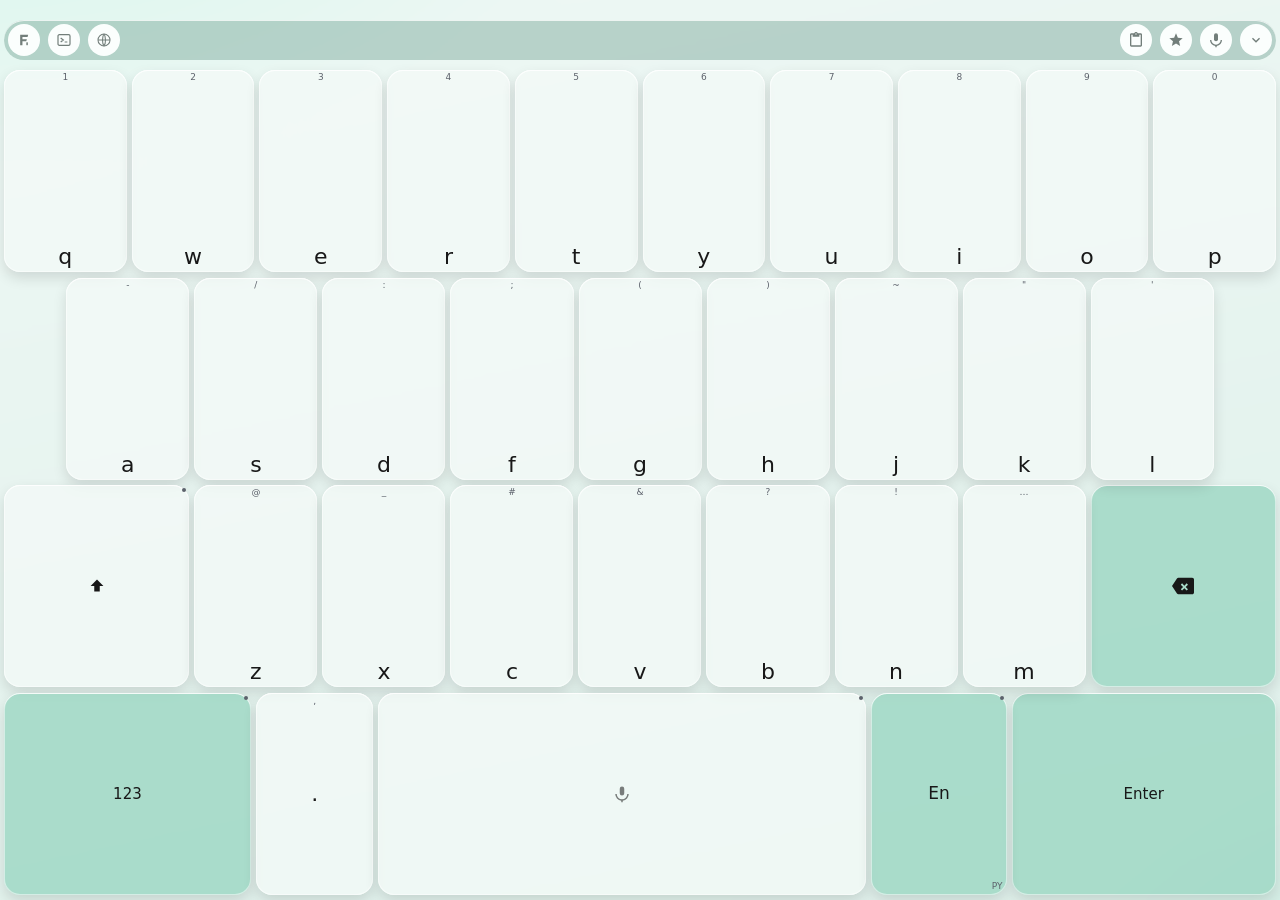
==== app/src/main/assets/keyboard/index.html @ f9fce421 "液态玻璃外观、皮肤工作室，以及中文设置分区 键盘与设置改成同一套磨砂玻璃：更圆的键帽、半透面板、壁纸模糊，并在皮肤页提供八套内置皮肤和磨砂/圆角/透明度调节。设置首页按日常使用重新分组，语音浮层写明需" ====
<!doctype html>
<html lang="zh-CN">
<head>
    <meta charset="utf-8">
    <meta name="viewport" content="width=device-width,initial-scale=1,maximum-scale=1,user-scalable=no,viewport-fit=cover">
    <title>Feelime Keyboard</title>
    <link rel="stylesheet" href="keyboard.css?v=__KB_VERSION__">
</head>
<body>
<main id="softKeyboard" aria-label="Feelime HTML keyboard">
    <!-- 背景图片层：铺满整个键盘区域（工具条到底部留白）。z-index 垫底，
         data-bg-image=on 时根背景转透明让图透出。 -->
    <div id="bgImage" aria-hidden="true"></div>
    <!-- 拼音行内前缀：悬浮在顶部 padding 带里（issue #8 定稿形态——
         独立一行，字号可在设置里三档调整）。 -->
    <div id="preeditLine" aria-live="polite"></div>

    <!-- 单手模式侧边条（issue #15）：data-side-content 驱动两态——
         cursor（2×4 光标/编辑簇）、blank。位置贴单手让位的一侧。 -->
    <aside id="sidePad">
        <div id="sideGrid">
            <!-- 方向键按物理位次排布（issue #15 定稿）：上 / 左右 / 下，
                 与手指预期一致；编辑键横排 icon+文字保证语义明确。 -->
            <div class="side-row">
                <button class="side-key" data-side-cursor="up" aria-label="光标上移" data-i18n-aria-label="光标上移">
                    <svg viewBox="0 0 24 24" width="16" height="16" fill="none" stroke="currentColor"
                         stroke-width="2.2" stroke-linecap="round" stroke-linejoin="round" aria-hidden="true">
                        <path d="M5 15 L12 8 L19 15"/>
                    </svg>
                </button>
            </div>
            <div class="side-row side-row-mid">
                <button class="side-key" data-side-cursor="left" aria-label="光标左移" data-i18n-aria-label="光标左移">
                    <svg viewBox="0 0 24 24" width="16" height="16" fill="none" stroke="currentColor"
                         stroke-width="2.2" stroke-linecap="round" stroke-linejoin="round" aria-hidden="true">
                        <path d="M15 5 L8 12 L15 19"/>
                    </svg>
                </button>
                <button class="side-key" data-side-cursor="right" aria-label="光标右移" data-i18n-aria-label="光标右移">
                    <svg viewBox="0 0 24 24" width="16" height="16" fill="none" stroke="currentColor"
                         stroke-width="2.2" stroke-linecap="round" stroke-linejoin="round" aria-hidden="true">
                        <path d="M9 5 L16 12 L9 19"/>
                    </svg>
                </button>
            </div>
            <div class="side-row">
                <button class="side-key" data-side-cursor="down" aria-label="光标下移" data-i18n-aria-label="光标下移">
                    <svg viewBox="0 0 24 24" width="16" height="16" fill="none" stroke="currentColor"
                         stroke-width="2.2" stroke-linecap="round" stroke-linejoin="round" aria-hidden="true">
                        <path d="M5 9 L12 16 L19 9"/>
                    </svg>
                </button>
            </div>
            <button class="side-key side-labeled" data-side-action="selectAll" aria-label="全选" data-i18n-aria-label="全选">
                <svg viewBox="0 0 24 24" width="13" height="13" fill="none" stroke="currentColor"
                     stroke-width="2" stroke-linecap="round" aria-hidden="true">
                    <path d="M7 3H5a2 2 0 0 0-2 2v2m0 4v2m0 4v2a2 2 0 0 0 2 2h2m4 0h2m4 0h2a2 2 0 0 0 2-2v-2m0-4v-2m0-4V5a2 2 0 0 0-2-2h-2M9 9h6v6H9z"/>
                </svg>
                <span data-i18n="全选">全选</span>
            </button>
            <button class="side-key side-labeled" data-side-action="copy" aria-label="复制" data-i18n-aria-label="复制">
                <svg viewBox="0 0 24 24" width="13" height="13" fill="none" stroke="currentColor"
                     stroke-width="2" stroke-linecap="round" stroke-linejoin="round" aria-hidden="true">
                    <path d="M16 1H4a2 2 0 0 0-2 2v14h2V3h12V1zm3 4H8a2 2 0 0 0-2 2v14a2 2 0 0 0 2 2h11a2 2 0 0 0 2-2V7a2 2 0 0 0-2-2zm0 16H8V7h11v14z"/>
                </svg>
                <span data-i18n="复制">复制</span>
            </button>
            <button class="side-key side-labeled" data-side-action="cut" aria-label="剪切" data-i18n-aria-label="剪切">
                <svg viewBox="0 0 24 24" width="13" height="13" fill="none" stroke="currentColor"
                     stroke-width="2" stroke-linecap="round" stroke-linejoin="round" aria-hidden="true">
                    <circle cx="6" cy="6" r="3"/><circle cx="6" cy="18" r="3"/>
                    <path d="M20 4L8.12 15.88M14.47 14.48L20 20M8.12 8.12L12 12"/>
                </svg>
                <span data-i18n="剪切">剪切</span>
            </button>
            <button class="side-key side-labeled" data-side-action="paste" aria-label="粘贴" data-i18n-aria-label="粘贴">
                <svg viewBox="0 0 24 24" width="13" height="13" fill="none" stroke="currentColor"
                     stroke-width="2" stroke-linecap="round" stroke-linejoin="round" aria-hidden="true">
                    <path d="M19 2h-4.18C14.4.84 13.3 0 12 0c-1.3 0-2.4.84-2.82 2H5c-1.1 0-2 .9-2 2v16c0 1.1.9 2 2 2h14c1.1 0 2-.9 2-2V4c0-1.1-.9-2-2-2zm-7 0c.55 0 1 .45 1 1s-.45 1-1 1-1-.45-1-1 .45-1 1-1zm7 18H5V4h2v3h10V4h2v16z"/>
                </svg>
                <span data-i18n="粘贴">粘贴</span>
            </button>
        </div>
    </aside>

<!-- Editor strip ABOVE the candidate bar
         (which stays selectable mid-edit), regular keyboard below. -->
    <section id="panelEditor" hidden>
        <input id="panelEditorInput" class="phrase-input" maxlength="200"
               placeholder="输入常用内容（最多 200 字）" data-i18n-placeholder="输入常用内容（最多 200 字）" aria-label="常用语内容" data-i18n-aria-label="常用语内容">
 <!-- The custom-JSON editor shares the strip as a
             multi-line textarea (system paste works on real inputs). -->
        <textarea id="panelEditorArea" class="phrase-input phrase-area" rows="3" hidden
                  placeholder="粘贴定制 JSON" data-i18n-placeholder="粘贴定制 JSON" aria-label="定制符号 JSON" data-i18n-aria-label="定制符号 JSON"></textarea>
        <button id="panelEditorCancel" class="phrase-cancel" aria-label="取消" data-i18n-aria-label="取消" data-i18n="取消">取消</button>
        <button id="panelEditorSave" class="phrase-add" aria-label="保存" data-i18n-aria-label="保存" data-i18n="保存">保存</button>
    </section>
 <!-- The phrase editor card floats ABOVE the keyboard view
         (native band area): title row + 2-row input + input
         code + save/cancel. The redirect channel targets .phrase-input
         focus, which the card's textarea keeps. -->
    <section id="phraseCard" hidden>
        <div class="pc-head">
            <button id="phraseCardClose" class="pc-close" aria-label="关闭" data-i18n-aria-label="关闭">×</button>
            <span id="phraseCardTitle" class="pc-title" data-i18n="添加常用语">添加常用语</span>
            <span class="pc-head-pad" aria-hidden="true"></span>
        </div>
        <div class="pc-card">
            <textarea id="phraseCardInput" class="phrase-input pc-input" rows="2" maxlength="200"
                      placeholder="输入常用内容" data-i18n-placeholder="输入常用内容" aria-label="常用语内容" data-i18n-aria-label="常用语内容"></textarea>
            <!-- issue #19 的「从剪贴板粘贴」按钮已撤下：工具栏剪贴板面板
                 本就支持选历史条目上屏，编辑卡不再放第二条通道。 -->
            <label class="pc-code-label" for="phraseCardCode"><span data-i18n="输入码">输入码</span> <small data-i18n="留空时自动生成">留空时自动生成</small></label>
            <!-- The code field shares one row with the rank stepper -
                 the code input narrows and the freed space holds 位次 -/+. -->
            <div class="pc-code-row">
                <input id="phraseCardCode" class="pc-code phrase-input" maxlength="12"
                       placeholder="例如：nh" data-i18n-placeholder="例如：nh" aria-label="输入码" data-i18n-aria-label="输入码">
                <span class="pc-rank" role="group" aria-label="位次" data-i18n-aria-label="位次">
                    <button id="phraseCardRankDown" class="pc-rank-btn" aria-label="位次减一" data-i18n-aria-label="位次减一">−</button>
                    <span id="phraseCardRankValue" class="pc-rank-value">1</span>
                    <button id="phraseCardRankUp" class="pc-rank-btn" aria-label="位次加一" data-i18n-aria-label="位次加一">＋</button>
                    <span class="pc-rank-label" data-i18n="位次">位次</span>
                </span>
            </div>
            <div class="pc-actions">
                <button id="phraseCardCancel" class="pc-btn pc-ghost" aria-label="取消" data-i18n-aria-label="取消" data-i18n="取消">取消</button>
                <button id="phraseCardSave" class="pc-btn pc-main" aria-label="保存" data-i18n-aria-label="保存" data-i18n="保存">保存</button>
            </div>
        </div>
    </section>
 <!-- Height adjust card (floats above the keyboard view).
         Fine steps via the -/+ buttons (applied live), coarse via the drag
         strip (preview only - the height lands on release/保存). -->
    <section id="heightCard" hidden>
        <div class="pc-head">
            <span class="pc-head-pad" aria-hidden="true"></span>
            <span class="pc-title" data-i18n="键盘高度">键盘高度</span>
            <span class="pc-head-pad" aria-hidden="true"></span>
        </div>
        <div class="pc-card">
            <div class="hc-row">
                <button id="heightMinus" class="hc-step" aria-label="减少高度" data-i18n-aria-label="减少高度">−</button>
                <div id="heightTrack" class="hc-track">
                    <i id="heightThumb"></i>
                </div>
                <button id="heightPlus" class="hc-step" aria-label="增加高度" data-i18n-aria-label="增加高度">＋</button>
            </div>
            <div class="hc-meta">
                <span id="heightValue">272</span>
                <span class="hc-hint" id="heightHint" data-i18n="拖动为预览，松手应用">拖动为预览，松手应用</span>
            </div>
            <div class="pc-actions">
                <button id="heightCardReset" class="pc-btn pc-ghost" aria-label="恢复默认" data-i18n-aria-label="恢复默认" data-i18n="恢复默认">恢复默认</button>
                <button id="heightCardCancel" class="pc-btn pc-ghost" aria-label="取消" data-i18n-aria-label="取消" data-i18n="取消">取消</button>
                <button id="heightCardSave" class="pc-btn pc-main" aria-label="保存" data-i18n-aria-label="保存" data-i18n="保存">保存</button>
            </div>
        </div>
    </section>
    <section id="candidateBar">
 <!-- The app's own F logo marks the keyboard menu;
             the gear moved to the full-settings entry. -->
        <button id="setupButton" data-role="setup" class="tool" aria-label="键盘设置" data-i18n-aria-label="键盘设置">
 <!-- The refreshed F logo (docs/branding/feelime-logo.svg,
                 same path as app/src/main/res/drawable/ic_launcher.xml). -->
            <svg viewBox="0 0 48 48" width="16" height="16" fill="currentColor" aria-hidden="true">
                <path d="M12.5 8.5h24l-1.8 6.2H19.3v7.2h13.3l-1.8 6.2H19.3v11.4h-6.8z"/>
                <rect x="31" y="31" width="4.5" height="8.5" rx="1"/>
            </svg>
        </button>
 <!-- The control-key entry - the toolbar swaps for two
             rows of control keys (Esc/Ctrl/Alt/arrows/...) while it shows. -->
        <button id="ctrlTool" data-role="ctrl-tool" class="tool" aria-label="控制键" data-i18n-aria-label="控制键">
            <svg viewBox="0 0 24 24" width="16" height="16" fill="none" stroke="currentColor"
                 stroke-width="1.8" aria-hidden="true">
                <rect x="3" y="4" width="18" height="16" rx="2"/>
                <path d="M7 9l4 3-4 3M13 15h4"/>
            </svg>
        </button>
 <!-- Opens the SYSTEM input method picker (all IMEs). -->
        <button id="imeSwitchButton" data-role="ime-switch" class="tool" aria-label="切换输入法" data-i18n-aria-label="切换输入法">
            <svg viewBox="0 0 24 24" width="16" height="16" fill="none" stroke="currentColor"
                 stroke-width="1.6" aria-hidden="true">
                <circle cx="12" cy="12" r="9"/>
                <path d="M3 12h18M12 3c3 3.5 3 14 0 18M12 3c-3 3.5-3 14 0 18"/>
            </svg>
        </button>
 <!-- Full settings moved off the panel into the toolbar;
             only visible while the quick panel is open. A gear
             glyph - the toolbar's own entry is the app logo now, so the gear
             no longer reads as a duplicate. The ‹ › pager buttons are gone
 the bar holds the whole pool and auto-fetches. -->
        <button id="fullSetupButton" class="tool" aria-label="打开完整设置" data-i18n-aria-label="打开完整设置" hidden>
            <svg viewBox="0 0 24 24" width="16" height="16" fill="currentColor" aria-hidden="true">
                <path d="M19.14 12.94c.04-.3.06-.61.06-.94 0-.32-.02-.64-.07-.94l2.03-1.58a.49.49 0 0 0 .12-.61l-1.92-3.32a.488.488 0 0 0-.59-.22l-2.39.96c-.5-.38-1.03-.7-1.62-.94l-.36-2.54a.484.484 0 0 0-.48-.41h-3.84c-.24 0-.43.17-.47.41l-.36 2.54c-.59.24-1.13.57-1.62.94l-2.39-.96c-.22-.08-.47 0-.59.22L2.74 8.87c-.12.21-.08.47.12.61l2.03 1.58c-.05.3-.09.63-.09.94s.02.64.07.94l-2.03 1.58a.49.49 0 0 0-.12.61l1.92 3.32c.12.22.37.29.59.22l2.39-.96c.5.38 1.03.7 1.62.94l.36 2.54c.05.24.24.41.48.41h3.84c.24 0 .44-.17.47-.41l.36-2.54c.59-.24 1.13-.56 1.62-.94l2.39.96c.22.08.47 0 .59-.22l1.92-3.32c.12-.22.07-.47-.12-.61l-2.01-1.58zM12 15.6c-1.98 0-3.6-1.62-3.6-3.6s1.62-3.6 3.6-3.6 3.6 1.62 3.6 3.6-1.62 3.6-3.6 3.6z"/>
            </svg>
        </button>
 <!-- 手写候选态的整行互斥（wetype 形态）：有识别候选时工具栏全部
             让位，这一行左侧的模式标识与右侧 ×（composeClear）一起构成
             候选行；平时隐藏，不占布局。 -->
        <span id="inkTag" class="ink-tag" hidden data-i18n="手写">手写</span>
 <!-- #H 候选条形态快捷切换键（#87 顺带优化）：键区隐藏时的模式可见性
             ——软硬切换后用户能看见自己身在哪个键盘。modeToggle 的紧凑
             形态：cn-main=当前模式简称、cn-sub=快捷对目标简称，点按翻对、
             长按模式菜单；完整键盘形态仍用 modeToggle。 -->
        <button id="hwModeTag" class="hw-toggle" hidden aria-label="切换键盘" data-i18n-aria-label="切换键盘">
            <span class="cn-main"></span><span class="cn-sub"></span>
        </button>
        <div id="candidates"></div>
 <!-- Engine lifecycle notice (mode-fallback §2.3): overlays the
             candidate strip while the engine warms up or a degrade fallback
             serves. Pointer-transparent; hidden otherwise. -->
        <div id="engineStatus" hidden></div>
        <button id="clipboardButton" data-role="clipboard" class="tool" aria-label="剪贴板" data-i18n-aria-label="剪贴板">
            <svg viewBox="0 0 24 24" width="16" height="16" fill="currentColor" aria-hidden="true">
                <path d="M19 2h-4.18C14.4.84 13.3 0 12 0c-1.3 0-2.4.84-2.82 2H5c-1.1 0-2 .9-2 2v16c0 1.1.9 2 2 2h14c1.1 0 2-.9 2-2V4c0-1.1-.9-2-2-2zm-7 0c.55 0 1 .45 1 1s-.45 1-1 1-1-.45-1-1 .45-1 1-1zm7 18H5V4h2v3h10V4h2v16z"/>
            </svg>
        </button>
        <button id="favoritesButton" data-role="favorites" class="tool" aria-label="常用语" data-i18n-aria-label="常用语">
            <svg viewBox="0 0 24 24" width="16" height="16" fill="currentColor" aria-hidden="true">
                <path d="M12 17.27 18.18 21l-1.64-7.03L22 9.24l-7.19-.61L12 2 9.19 8.63 2 9.24l5.46 4.73L5.82 21z"/>
            </svg>
        </button>
        <button id="composeClear" class="tool compose-tool" aria-label="清除输入" data-i18n-aria-label="清除输入" hidden>
            <svg viewBox="0 0 24 24" width="16" height="16" fill="currentColor" aria-hidden="true">
                <path d="M19 6.41 17.59 5 12 10.59 6.41 5 5 6.41 10.59 12 5 17.59 6.41 19 12 13.41 17.59 19 19 17.59 13.41 12z"/>
            </svg>
        </button>
        <button id="composeExpand" class="tool compose-tool" aria-label="展开候选" data-i18n-aria-label="展开候选" hidden>
            <svg viewBox="0 0 24 24" width="16" height="16" fill="currentColor" aria-hidden="true">
                <path d="M7.41 8.59 12 13.17l4.59-4.58L18 10l-6 6-6-6z"/>
            </svg>
        </button>
        <button id="mic" class="tool" aria-label="开始语音输入" data-i18n-aria-label="开始语音输入">
            <svg viewBox="0 0 24 24" width="16" height="16" fill="currentColor" aria-hidden="true">
                <path d="M12 14a3 3 0 0 0 3-3V5a3 3 0 0 0-6 0v6a3 3 0 0 0 3 3z"/>
                <path d="M19 12a7 7 0 0 1-14 0H3a9 9 0 0 0 8 8.94V23h2v-2.06A9 9 0 0 0 21 12h-2z"/>
            </svg>
        </button>
        <button id="hide" class="tool" aria-label="收起键盘" data-i18n-aria-label="收起键盘">
            <svg viewBox="0 0 24 24" width="16" height="16" fill="currentColor" aria-hidden="true">
                <path d="M16.59 8.59 12 13.17 7.41 8.59 6 10l6 6 6-6z"/>
            </svg>
        </button>
 <!-- Settings sub-page chrome rides the toolbar -
             left: back + title, right: close. Regular tools hide meanwhile. -->
        <div id="settingsPageBar" hidden></div>
 <!-- #41 统计浮层的工具栏 chrome：左标题右 ✕（常规工具让位，
      body.stats-page 互斥，settingsPageBar 同款形态）。 -->
        <div id="statsPageBar" hidden></div>
    </section>

    <section id="expandLayer" hidden>
        <div class="expand-head">
            <div class="expand-tabs" role="tablist">
                <button class="expand-tab active" data-expand-tab="freq" data-i18n="词频">词频</button>
                <button class="expand-tab" data-expand-tab="single" data-i18n="单字">单字</button>
            </div>
            <div id="expandPreedit" aria-live="polite"></div>
            <button id="expandCollapse" class="tool" aria-label="收起候选" data-i18n-aria-label="收起候选">
                <svg viewBox="0 0 24 24" width="18" height="18" fill="currentColor" aria-hidden="true">
                    <path d="M7.41 15.41 12 10.83l4.59 4.58L18 14l-6-6-6 6z"/>
                </svg>
            </button>
        </div>
        <div class="expand-body">
            <div id="expandVariants"></div>
            <div id="expandGrid"></div>
        </div>
    </section>

 <!-- The control-key view replaces ONLY the candidate
         bar (same 40px slot); the keyboard rows below stay untouched. -->
    <section id="ctrlLayer" class="kb-layer" hidden>
        <div class="kb-row ctrl-row">
            <button class="kb-key ctrl-key" data-ctrl="Escape">Esc</button>
            <button class="kb-key ctrl-key ctrl-mod" data-ctrl="sticky-ctrl">Ctrl</button>
            <button class="kb-key ctrl-key" data-ctrl="Home">Home</button>
            <button class="kb-key ctrl-key" data-ctrl="ArrowUp">↑</button>
            <button class="kb-key ctrl-key" data-ctrl="End">End</button>
            <button class="kb-key ctrl-key" data-ctrl="PageUp">PgUp</button>
 <!-- Fn replaces the Comb icon - tap = sticky
                 (twelve letter keys become F1..F12), long-press = the old
                 Comb combo grid. -->
            <button class="kb-key ctrl-key ctrl-mod" data-ctrl="sticky-fn" aria-label="Fn 粘滞键" data-i18n-aria-label="Fn 粘滞键">Fn</button>
            <button class="kb-key ctrl-key" data-ctrl="Del">Del</button>
        </div>
        <div class="kb-row ctrl-row">
            <button class="kb-key ctrl-key" data-ctrl="Tab">Tab</button>
            <button class="kb-key ctrl-key ctrl-mod" data-ctrl="sticky-alt">Alt</button>
            <button class="kb-key ctrl-key" data-ctrl="ArrowLeft">←</button>
            <button class="kb-key ctrl-key" data-ctrl="ArrowDown">↓</button>
            <button class="kb-key ctrl-key" data-ctrl="ArrowRight">→</button>
            <button class="kb-key ctrl-key" data-ctrl="PageDown">PgDn</button>
            <button class="kb-key ctrl-key ctrl-mod" data-ctrl="sticky-meta" aria-label="Meta 键" data-i18n-aria-label="Meta 键">&#8862;</button>
            <button class="kb-key ctrl-key ctrl-close" data-ctrl="collapse" aria-label="收起控制键" data-i18n-aria-label="收起控制键">
                <svg viewBox="0 0 24 24" width="12" height="12" fill="none" stroke="currentColor"
                     stroke-width="2.2" stroke-linecap="round" aria-hidden="true">
                    <path d="M6 6 L18 18 M18 6 L6 18"/>
                </svg>
            </button>
        </div>
    </section>

    <!-- 工具栏编辑模式（issue #15）：替换键区，展示未上栏的 icon 仓库
         （点按添加到工具栏；候选条内 × 移除、长按拖动排序）。 -->
    <section id="toolbarEditor" hidden>
        <div class="tbe-head">
            <span class="tbe-title" data-i18n="编辑工具栏">编辑工具栏</span>
            <span class="tbe-hint" data-i18n="点按图标添加 · 拖动工具栏图标排序">点按图标添加 · 拖动工具栏图标排序</span>
            <button id="toolbarEditCancel" class="tbe-cancel" data-i18n="取消">取消</button>
            <button id="toolbarEditDone" class="tbe-done" data-i18n="完成">完成</button>
        </div>
        <div id="toolbarEditorGrid"></div>
    </section>

    <section id="qwertyLayer" class="kb-layer"></section>
    <section id="symbolLayer" class="kb-layer" hidden>
        <div id="symGrid"></div>
        <div id="symCatBar">
            <button class="kb-key kb-special" data-action="letters">ABC</button>
            <div id="symCats"></div>
            <!-- ⌫ 由 setup 注入（specialKey repeat，占换行键原位）：
                 符号层不设换行——换行走 ABC 回主键盘（2026-10-28 用户定案）。 -->
        </div>
    </section>
    <!-- 九宫格数字键盘（长按 123 打开），全部由 renderNumpad 填充 -->
    <section id="numPadLayer" class="kb-layer" hidden></section>
    <!-- #39-10 编辑工具条（可选工具栏控件，搜狗「文字编辑」形态）：
         替换键区——左侧 ↑/← 扩选 →/↓、底部 行首/全选/行尾，右列
         删除/复制/剪切/粘贴。全部动作复用现有桥通道（editorCursor/
         keyEvent/SHIFT 扩选、editorAction、backspace），JS 填充。 -->
    <section id="editLayer" class="kb-layer" hidden></section>
    <!-- #41 二轮：输入统计浮层（快捷设置 tile 进入；数据经 inputStats 桥）。 -->
    <section id="statsLayer" class="kb-layer" hidden></section>

    <section id="panelLayer" hidden>
        <div class="panel-head">
            <div class="panel-tabs" role="tablist">
                <button class="panel-tab active" data-panel-tab="clipboard" data-i18n="剪贴板">剪贴板</button>
                <button class="panel-tab" data-panel-tab="favorites" data-i18n="常用语">常用语</button>
            </div>
            <!-- #67 定稿：颜文字不走 tab 界面——面板头换成横向滑动的
                 分类条（右侧固定 × 收起），列表区整幅给网格。 -->
            <div id="kaomojiTabs" class="kaomoji-tabs" hidden></div>
            <button id="panelClear" class="panel-action" aria-label="清空剪贴板" data-i18n-aria-label="清空剪贴板" data-i18n="清空">清空</button>
            <button id="panelManage" class="panel-action" aria-label="添加常用语" data-i18n-aria-label="添加常用语" hidden data-i18n="＋添加">＋添加</button>
            <!-- #39-4 定稿：面板头右侧唯一的关闭钮，× 图标回主键盘
                 （tab 已是剪贴板/常用语切换器，不再复用工具栏图标）。 -->
            <button id="panelClose" class="tool" aria-label="关闭面板" data-i18n-aria-label="关闭面板">
                <svg viewBox="0 0 24 24" width="16" height="16" fill="none" stroke="currentColor"
                     stroke-width="2" stroke-linecap="round" aria-hidden="true">
                    <path d="M6 6l12 12M18 6L6 18"/>
                </svg>
            </button>
        </div>
        <div id="panelList"></div>
        <div id="panelEmpty" hidden></div>
    </section>


    <div id="modeMenu"></div>

 <!-- Long-press / ⋯ menu for a favorites row. -->
    <div id="itemMenu"></div>

 <!-- Confirm deleting a self-made word from the user
         lexicon (long-press a candidate -> 删除自造词). -->
    <div id="confirmCard" hidden>
        <div id="confirmText" aria-live="polite"></div>
        <div class="confirm-actions">
            <button id="confirmCancel" data-i18n="取消">取消</button>
            <button id="confirmOk" class="danger" data-i18n="删除">删除</button>
        </div>
    </div>

    <section id="settingsPanel" hidden>
 <!-- The toolbar tools live in the quick panel now (the
             toolbar keeps only the logo, the gear and the dismiss chevron).
             renderSettingsHome re-appends this node after each rebuild, so
             the ids/bindings the suites (and users) rely on survive. -->
    </section>

    <div id="voiceOverlay">
        <div id="voiceScrim"></div>
        <div id="voiceCard">
 <!-- The big red dot became a half-height mic icon
                 (portrait AND landscape); only colours/pulse animate. -->
            <div class="vc-mic">
                <svg viewBox="0 0 24 24" width="20" height="20" fill="currentColor" aria-hidden="true">
                    <path d="M12 14a3 3 0 0 0 3-3V5a3 3 0 0 0-6 0v6a3 3 0 0 0 3 3z"/>
                    <path d="M19 12a7 7 0 0 1-14 0H3a9 9 0 0 0 8 8.94V23h2v-2.06A9 9 0 0 0 21 12h-2z"/>
                </svg>
            </div>
            <div id="voiceStatus" data-i18n="正在聆听…">正在聆听…</div>
            <div id="partialText" aria-live="polite"></div>
            <div id="levelBar"><i></i></div>
            <div id="voiceHint" data-i18n="点击任意位置结束">点击任意位置结束</div>
            <div id="voiceGuide" data-i18n="请说较标准的普通话。标点由本机模型自动补上，声音不会上传">请说较标准的普通话。标点由本机模型自动补上，声音不会上传</div>
            <!-- mic 浮层动作行：说完了居中大按钮（主要出口）。 -->
            <div id="voiceActions">
                <button id="voiceDone" type="button" aria-label="说完了，结束并上屏" data-i18n-aria-label="说完了，结束并上屏">
                    <svg viewBox="0 0 24 24" width="14" height="14" fill="currentColor" aria-hidden="true">
                        <path d="M9 16.2L4.8 12l-1.4 1.4L9 19 21 7l-1.4-1.4L9 16.2z"/>
                    </svg><span data-i18n="说完了">说完了</span>
                </button>
            </div>
            <!-- 撤销（弃稿）回右上角：小而语义明确（↺+文字）。 -->
            <button id="voiceClose" type="button" aria-label="撤销本次听写" data-i18n-aria-label="撤销本次听写">
                <svg viewBox="0 0 24 24" width="12" height="12" fill="currentColor" aria-hidden="true">
                    <path d="M12.5 8c-2.65 0-5.05.99-6.9 2.6L2 7v9h9l-3.62-3.62c1.39-1.16 3.16-1.88 5.12-1.88 3.54 0 6.55 2.31 7.6 5.5l2.37-.78C21.08 11.03 17.15 8 12.5 8z"/>
                </svg><span id="voiceCloseLabel" data-i18n="撤销">撤销</span>
            </button>
        </div>
        <!-- 长按空格浮层专用：上滑撤销提示，toast 样式挂在卡片下方，
             不自动消失；上滑时字体和背景同步放大（updateSlideCancel）。 -->
        <div id="voiceSlideHint" data-i18n="上滑撤销">上滑撤销</div>
    </div>

    <!-- 按键气泡（issue #30-1，外观开关默认关）：按下时在键帽上方放大
         显示所按字符；长按弹层接管时立即让位 -->
    <div id="keyBubble" hidden></div>
    <div id="keyPopup"><div id="keyPopupInner"></div></div>
    <!-- 三行弹层滑出卡片边界时的「松手撤销」提示（issue #9，showPopupCancelTip） -->
    <div id="keyPopupCancelTip"></div>
 <!-- The 3x3 combo grid (long-press Ctrl/Alt/tap Comb) - full
         key names stacked per row, centered. -->
    <div id="comboPopup"><button id="comboClose" aria-label="关闭组合键浮层" data-i18n-aria-label="关闭组合键浮层">×</button><div id="comboPopupInner"></div></div>
 <!-- The keyboard-height adjust handle (drag the top edge),
         shown only from quick settings. -->
    <div id="flickBlob"></div>
    <div id="toast" role="status"></div>
    <!-- 液态玻璃底放在文档末尾：负 z-index 仍垫在键下，但不插到
         #keyPopup 之前，避免改变既有兄弟序号（弹层几何测试依赖它）。 -->
    <div id="glassField" aria-hidden="true"></div>
</main>
<script src="keyboard.js?v=__KB_VERSION__"></script>
</body>
</html>
---- app/src/main/assets/keyboard/keyboard.css ----
/* Feelime keyboard styles.
 * Key geometry: 44px keys, 5px gaps, ~272px content height inside the IME
 * view (the budget formula lives in applyHeight, keyboard.js).
 * Colors are tokenized per docs/design/appearance.md (design §1.1).
 * Historical pixel gates (#103a24 shift-green, #07180e sel text) were
 * retired with the #31 hue slider: the surfaces now derive from --kb-hue
 * (--mod-active-bg / --accent-strong + --accent-ink); the old hexes survive
 * only as var() fallbacks. */
/* Theme tokens: dark by default, light via system scheme or manual override
 * (html.theme-light / html.theme-dark). */
:root {
    color-scheme: dark;
    /* #31 色相滑条（oh-my-term 式「一个 hue 驱动全套」）：--kb-hue 是
     * 唯一的色相源，键帽/面板/背景按低饱和各自带一点色相（中性灰时代
     * S=0，用户反馈「只换 accent 没区别」），accent 三件套饱和度高。
     * --kb-hue 的来源优先级：内联 style（自定义滑条值，inline 胜一切
     * 属性选择器）> html[data-preset]（六预置=六个固定 hue）> 默认 160
     * （经典绿，校准为与旧版硬编码观感一致）。像素门禁色（文件头注释
     * 列的两处）不参与派生。 */
    --kb-hue: 160;
    /* 饱和度缩放（黑白灰滑块，用户验收二轮 2026-09-27）：0=纯灰度
     * （黑白灰主题，明暗模式定黑白基底）、1=全彩默认。乘在各表面
     * 的设计饱和度上，层次（键帽淡/面板中/accent 浓）保持比例。 */
    --kb-sat: 1;
    /* 皮肤双组（用户验收四轮：背景/键面独立色调+饱和度）：
     * --bg-hue/--bg-sat 驱动背景/面板/线条/卡片；--key-hue/--key-sat
     * 驱动键帽/特殊键/accent。默认键面组继承背景组（未自定义键面时
     * 与旧单源行为一致），JS 只在用户自定义时内联覆盖键面组。 */
    --bg-hue: var(--kb-hue);
    --bg-sat: var(--kb-sat, 1);
    --key-hue: var(--kb-hue);
    --key-sat: var(--kb-sat, 1);
    /* 键帽不透明度滑块（外观页）：hsla 的 alpha 位由 JS 只调
     * --key-alpha（0-1），键帽文字保持实色。 */
    /* 液态玻璃：键帽默认略透（文字仍实色）。用户「按键不透明度」
     * 仍写这个变量，100 = 完全实心。 */
    --key-alpha: 0.78;
    /* 面板/浮层通透度（设置页「面板透明度」）。候选首词 pill 保持
     * 更实，避免主操作在壁纸上发虚。 */
    --panel-alpha: 0.72;
    --glass-blur: 16px;
    --glass-a: hsl(var(--bg-hue) 55% 32% / .75);
    --glass-b: hsl(var(--key-hue) 48% 22% / .7);
    --glass-c: hsl(var(--bg-hue) 24% 11%);
    --glass-d: hsl(var(--bg-hue) 28% 7%);
    --glass-sheen: rgba(255, 255, 255, .38);
    --glass-edge: rgba(255, 255, 255, .16);
    --glass-veil: rgba(8, 16, 20, .28);
    --glass-veil-2: rgba(8, 16, 20, .42);
    --bg: hsl(var(--bg-hue) calc(22% * var(--bg-sat, 1)) calc(12% + (100% - 12%) * 0.35 * var(--bg-lt, 0)));
    --key: hsl(var(--key-hue) calc(16% * var(--key-sat, 1)) calc(37% + (100% - 37%) * 0.75 * var(--key-lt, 0)) / var(--key-alpha));
    --special: hsl(var(--key-hue) calc(22% * var(--key-sat, 1)) calc(25% + (100% - 25%) * 0.75 * var(--key-lt, 0)) / var(--key-alpha));
    --pressed: hsl(var(--key-hue) calc(16% * var(--key-sat, 1)) calc(43% + (100% - 43%) * 0.75 * var(--key-lt, 0)) / var(--key-alpha));
    --text: #e8e8e8;
    --muted: #b0b0b0;
    --accent: hsl(var(--key-hue) calc(62% * var(--key-sat, 1)) calc(48% + (100% - 48%) * 0.75 * var(--key-lt, 0)));
    --accent-strong: hsl(var(--key-hue) calc(62% * var(--key-sat, 1)) calc(30% + (100% - 30%) * 0.75 * var(--key-lt, 0)));
    --danger: #ff6b6b;
    --recording: #ff4d4d;
    --panel: hsl(var(--bg-hue) calc(22% * var(--bg-sat, 1)) calc(16% + (100% - 16%) * 0.35 * var(--bg-lt, 0)) / var(--panel-alpha));
    --panel-a: hsl(var(--bg-hue) calc(22% * var(--bg-sat, 1)) calc(16% + (100% - 16%) * 0.35 * var(--bg-lt, 0)) / var(--panel-alpha));
    --pill: hsl(var(--bg-hue) calc(20% * var(--bg-sat, 1)) calc(24% + (100% - 24%) * 0.35 * var(--bg-lt, 0)));
    --logo-bg: hsl(var(--bg-hue) calc(8% * var(--bg-sat, 1)) calc(30% + (100% - 30%) * 0.35 * var(--bg-lt, 0)));
    --icon: hsl(var(--bg-hue) calc(5% * var(--bg-sat, 1)) calc(60% + (100% - 60%) * 0.35 * var(--bg-lt, 0)));
    --card-bg: hsl(var(--bg-hue) calc(9% * var(--bg-sat, 1)) calc(21% + (100% - 21%) * 0.35 * var(--bg-lt, 0)) / var(--panel-alpha));
    --card-text: #e8e8e8;
    --card-sub: #a2a2ac;
    --input-placeholder: #dedede;
    --key-subtext: #dedede;
    --accent-text: hsl(var(--key-hue) calc(60% * var(--key-sat, 1)) calc(66% + (100% - 66%) * 0.75 * var(--key-lt, 0)));
    --accent-ink: hsl(var(--key-hue) calc(45% * var(--key-sat, 1)) calc(95% + (100% - 95%) * 0.75 * var(--key-lt, 0)));
    --line: hsl(var(--bg-hue) calc(18% * var(--bg-sat, 1)) calc(28% + (100% - 28%) * 0.35 * var(--bg-lt, 0)));
    --radius-key: 16px;
    --radius-card: 22px;
    --scrim: #000000b8;
}

html.theme-light {
    color-scheme: light;
    --key: hsl(var(--key-hue) calc(38% * var(--key-sat, 1)) calc(97% + (100% - 97%) * 0.75 * var(--key-lt, 0)) / var(--key-alpha));
    --special: hsl(var(--key-hue) calc(42% * var(--key-sat, 1)) calc(72% + (100% - 72%) * 0.75 * var(--key-lt, 0)) / var(--key-alpha));
    --pressed: hsl(var(--key-hue) calc(38% * var(--key-sat, 1)) calc(92% + (100% - 92%) * 0.75 * var(--key-lt, 0)) / var(--key-alpha));
    --bg: hsl(var(--bg-hue) calc(32% * var(--bg-sat, 1)) calc(88% + (100% - 88%) * 0.35 * var(--bg-lt, 0)));
    --text: #181818;
    /* The old #b0b0b0 sat at ~2.1:1 on the light surfaces -
     * quick-settings text was effectively invisible. #5c616b keeps the
     * secondary tone and clears 4.5:1 on every surface muted text actually
     * sits on (6.1 on --key, 5.7 on --panel, 4.9 on --bg; --special surfaces
     * carry --text, not muted). */
    --muted: #5c616b;
    --accent: hsl(var(--key-hue) calc(62% * var(--key-sat, 1)) calc(42% + (100% - 42%) * 0.75 * var(--key-lt, 0)));
    --accent-strong: hsl(var(--key-hue) calc(62% * var(--key-sat, 1)) calc(30% + (100% - 30%) * 0.75 * var(--key-lt, 0)));
    --danger: #d93025;
    --recording: #e5484d;
    --panel: hsl(var(--bg-hue) calc(34% * var(--bg-sat, 1)) calc(95% + (100% - 95%) * 0.35 * var(--bg-lt, 0)) / var(--panel-alpha));
    --panel-a: hsl(var(--bg-hue) calc(34% * var(--bg-sat, 1)) calc(95% + (100% - 95%) * 0.35 * var(--bg-lt, 0)) / var(--panel-alpha));
    --pill: hsl(var(--bg-hue) calc(45% * var(--bg-sat, 1)) calc(99% + (100% - 99%) * 0.35 * var(--bg-lt, 0)));
    --logo-bg: hsl(var(--bg-hue) calc(20% * var(--bg-sat, 1)) calc(99% + (100% - 99%) * 0.35 * var(--bg-lt, 0)));
    --icon: hsl(var(--bg-hue) calc(5% * var(--bg-sat, 1)) calc(47% + (100% - 47%) * 0.35 * var(--bg-lt, 0)));
    --card-bg: hsl(var(--bg-hue) calc(18% * var(--bg-sat, 1)) calc(97% + (100% - 97%) * 0.35 * var(--bg-lt, 0)) / var(--panel-alpha));
    --card-text: #1c1c24;
    --card-sub: #6a6a78;
    --input-placeholder: #5c616b;
    --key-subtext: #5c616b;
    --accent-text: hsl(var(--key-hue) calc(70% * var(--key-sat, 1)) calc(26% + (100% - 26%) * 0.75 * var(--key-lt, 0)));
    --accent-ink: hsl(var(--key-hue) calc(45% * var(--key-sat, 1)) calc(95% + (100% - 95%) * 0.75 * var(--key-lt, 0)));
    --line: hsl(var(--bg-hue) calc(26% * var(--bg-sat, 1)) calc(82% + (100% - 82%) * 0.35 * var(--bg-lt, 0)));
    --scrim: #ffffffb0;
    --mod-active-bg: hsl(var(--key-hue) calc(55% * var(--key-sat, 1)) calc(89% + (100% - 89%) * 0.75 * var(--key-lt, 0)));
    --glass-a: hsl(var(--bg-hue) 70% 88% / .9);
    --glass-b: hsl(var(--key-hue) 55% 80% / .82);
    --glass-c: hsl(var(--bg-hue) 42% 96%);
    --glass-d: hsl(var(--bg-hue) 36% 90%);
    --glass-sheen: rgba(255, 255, 255, .75);
    --glass-edge: rgba(255, 255, 255, .5);
    --glass-veil: rgba(255, 255, 255, .38);
    --glass-veil-2: rgba(255, 255, 255, .16);
}

/* ===== #31 预置色调：六预置=六个固定 --kb-hue（classic=默认绿 160），
 * 整套令牌由 :root/.theme-light 的 hsl 派生接管——v1 只换 accent 三
 * 件套被用户实测「只影响少部分按键」。hue 取各预置 v1 主色的色相：
 * ocean #4da3ff→212、violet #a78bfa→255、amber #ff9f45→27、sakura
 * #ff8fb1→344、teal #2ec8c8→180。内联 --kb-hue（自定义滑条）胜过这
 * 里的属性选择器，设置页滑条动过即覆盖预置。 */
html[data-preset="ocean"]  { --kb-hue: 212; }
html[data-preset="violet"] { --kb-hue: 255; }
html[data-preset="amber"]  { --kb-hue: 27; }
html[data-preset="sakura"] { --kb-hue: 344; }
html[data-preset="teal"]   { --kb-hue: 180; }


html.theme-dark {
    color-scheme: dark;
}

@media (prefers-color-scheme: light) {
    html:not(.theme-light):not(.theme-dark) {
        color-scheme: light;
        --key: hsl(var(--key-hue) calc(38% * var(--key-sat, 1)) calc(97% + (100% - 97%) * 0.75 * var(--key-lt, 0)) / var(--key-alpha));
        --special: hsl(var(--key-hue) calc(42% * var(--key-sat, 1)) calc(72% + (100% - 72%) * 0.75 * var(--key-lt, 0)) / var(--key-alpha));
        --pressed: hsl(var(--key-hue) calc(38% * var(--key-sat, 1)) calc(92% + (100% - 92%) * 0.75 * var(--key-lt, 0)) / var(--key-alpha));
        --bg: hsl(var(--bg-hue) calc(32% * var(--bg-sat, 1)) calc(88% + (100% - 88%) * 0.35 * var(--bg-lt, 0)));
        --text: #181818;
        --muted: #5c616b; /* See html.theme-light */
        --accent: hsl(var(--key-hue) calc(62% * var(--key-sat, 1)) calc(42% + (100% - 42%) * 0.75 * var(--key-lt, 0)));
    --accent-strong: hsl(var(--key-hue) calc(62% * var(--key-sat, 1)) calc(30% + (100% - 30%) * 0.75 * var(--key-lt, 0)));
        --danger: #d93025;
        --recording: #e5484d;
        --panel: hsl(var(--bg-hue) calc(34% * var(--bg-sat, 1)) calc(95% + (100% - 95%) * 0.35 * var(--bg-lt, 0)) / var(--panel-alpha));
        --panel-a: hsl(var(--bg-hue) calc(34% * var(--bg-sat, 1)) calc(95% + (100% - 95%) * 0.35 * var(--bg-lt, 0)) / var(--panel-alpha));
        --pill: hsl(var(--bg-hue) calc(45% * var(--bg-sat, 1)) calc(99% + (100% - 99%) * 0.35 * var(--bg-lt, 0)));
        --logo-bg: hsl(var(--bg-hue) calc(20% * var(--bg-sat, 1)) calc(99% + (100% - 99%) * 0.35 * var(--bg-lt, 0)));
        --icon: hsl(var(--bg-hue) calc(5% * var(--bg-sat, 1)) calc(47% + (100% - 47%) * 0.35 * var(--bg-lt, 0)));
        --card-bg: hsl(var(--bg-hue) calc(18% * var(--bg-sat, 1)) calc(97% + (100% - 97%) * 0.35 * var(--bg-lt, 0)) / var(--panel-alpha));
        --card-text: #1c1c24;
        --card-sub: #6a6a78;
        --input-placeholder: #5c616b;
        --key-subtext: #5c616b;
        --accent-text: hsl(var(--key-hue) calc(70% * var(--key-sat, 1)) calc(26% + (100% - 26%) * 0.75 * var(--key-lt, 0)));
    --accent-ink: hsl(var(--key-hue) calc(45% * var(--key-sat, 1)) calc(95% + (100% - 95%) * 0.75 * var(--key-lt, 0)));
        --line: hsl(var(--bg-hue) calc(26% * var(--bg-sat, 1)) calc(82% + (100% - 82%) * 0.35 * var(--bg-lt, 0)));
        --scrim: #ffffffb0;
        --mod-active-bg: hsl(var(--key-hue) calc(55% * var(--key-sat, 1)) calc(89% + (100% - 89%) * 0.75 * var(--key-lt, 0)));
        --glass-a: hsl(var(--bg-hue) 70% 88% / .9);
        --glass-b: hsl(var(--key-hue) 55% 80% / .82);
        --glass-c: hsl(var(--bg-hue) 42% 96%);
        --glass-d: hsl(var(--bg-hue) 36% 90%);
        --glass-sheen: rgba(255, 255, 255, .75);
        --glass-edge: rgba(255, 255, 255, .5);
        --glass-veil: rgba(255, 255, 255, .38);
        --glass-veil-2: rgba(255, 255, 255, .16);
    }
}

* { box-sizing: border-box; }
/* button/输入类控件不吃 body 的 font-family 继承（UA 样式默认另起）；
 * 键帽都是 button，用户字体（issue #70）必须显式继承才生效。 */
button, input, select, textarea { font-family: inherit; }
/* The IME window is TALLER than the keyboard (the native float
 * band above it); html/body stay transparent so the app shows through the
 * band - only #softKeyboard paints the keyboard background. */
html, body { margin: 0; width: 100%; height: 100%; overflow: hidden; background: transparent; }
body {
    /* 用户字体（issue #70）：导入后 JS 把 --kb-font 置为 "FeelimeUser"，
     * @font-face 由 /keyboard/fonts/<digest>/face.css 提供；缺省/加载失败
     * 逐字回落系统栈。button 等表单元素不吃 body 继承，得显式带回来。 */
    font-family: var(--kb-font, system-ui), "Noto Sans CJK SC", sans-serif;
    /* 键帽字号（issue #70）的缩放基准：--keycap-font-scale 只乘在基准上，
     * 上限受角标让位约束（见 .kb-main/.t9-group 的 min/max 钳制）。 */
    --kb-main-base: min(22px, calc(var(--kb-row-h, 44px) * 0.5));
    --kb-t9-base: min(20px, calc(var(--kb-row-h, 44px) * 0.46));
    user-select: none;
    -webkit-user-select: none;
    /* 长按浮层不收起（#7）：系统长按 ~500ms 触发 WebView 文本选择/
     * callout 菜单时触摸流被直接终止（touchend/cancel 都不再发），
     * 长按弹层拿不到收场事件就悬挂。设置页同款防线（2940168 AVD
     * 双通道取证）补到键盘页；user-select 管不到 callout，须此项。
     * JS 层 contextmenu preventDefault 双保险（keyboard.js）。 */
    -webkit-touch-callout: none;
    -webkit-tap-highlight-color: transparent;
}

/* #7 配套：面板里的可编辑目标要系统长按菜单（粘贴），恢复默认
 * callout——body 级 none 会连它们一起压掉（codex 评审 P2）。 */
body textarea,
body input,
body [contenteditable] {
    -webkit-touch-callout: default;
}
button { font: inherit; }

/* Height budget : 14 + 2 + 40(bar) + 10(gap) + 4*44 + 3*5 + 15 =
 * 272 (272dp view). The bar grows to 40px (bigger touch
 * targets) and the row gap drops 8 -> 5 (a third tighter) to pay for it;
 * the total height never changes. The key height itself is
 * tunable through --kb-row-h (quick settings), clamped by applyHeight(). */
#softKeyboard {
    /* Pinned to the BOTTOM of the (taller) IME view; the band
     * above (--band, native-driven) is transparent and shows the app. */
    position: absolute;
    left: 0;
    right: 0;
    bottom: 0;
    height: calc(100% - var(--band, 0px));
    /* Top padding hosts the composing preedit band (issue #8); the band
     * grows with the user's preedit font level AND with vendor font
     * metrics (18px base covers a CJK line box at 13px). layoutChrome()
     * mirrors the same growth so the row budget shrinks instead of
     * overflowing. */
    padding: var(--preedit-band, 18px) 4px calc(5px + var(--safe-bottom, 0px) + var(--kb-bottom-pad, 0px));
    background: var(--bg);
    /* clip, not hidden: a focused editor-strip input auto-SCROLLS a
       hidden-overflow container (programmatic scroll), shoving every
       absolutely-positioned layer (voice card, preedit) off the keyboard
       top - caught by the device suite. */
    overflow: hidden;
    overflow: clip;
    display: flex;
    flex-direction: column;
}
/* Landscape : the native side caps the IME view at a third of
 * the screen, so every chrome row compresses and the rows live on the
 * applyHeight() budget. */
/* D: --safe-bottom (native gesture-nav inset, CSS px) lifts the
 * rows above the gesture strip in both orientations; the keyboard background
 * fills the gap. */
/* #39 挖孔安全区：padding 落在 #softKeyboard 上（背景默认铺满 padding 区，
 * 同单手模式语义）——键区给挖孔侧让位，背景仍铺到屏幕边。开关关闭时
 * JS 侧把 --safe-side-* 清 0，键也铺满。 */
/* #H 硬键盘候选条形态（design hardware-keyboard.md §5）：键区整层
 * 隐藏，只保留 candidateBar（预编辑 band 由 native 的候选条高度预算
 * 承载）。native 侧 contentHeightPx 已收缩窗口高度——CSS 只做视觉
 * 收口；applyHeight 同步重排。 */
/* 只藏字母键区（qwerty/.kb-rows）——symbolLayer/ninePad 也是工具栏
 * 可达视图（codex 复审 P1-9：数字/符号/Emoji 按钮放上工具栏后，无条件
 * 藏死=点开落空白；它们 [hidden] 自管，hwPanelHeightState 报 full 配套
 * 撑高）。ctrlLayer/voiceOverlay 同理不进隐藏列（控制层是候选条行视图、
 * 语音遮罩有 .open 开关）；也不写 body.hwkb #candidateBar{display:flex}
 * ——那条会盖掉 [hidden] 的 UA 隐藏（engineStatus 顶替、控制层借条
 * 都靠 hidden 让位）。 */
body.hwkb #qwertyLayer,
body.hwkb .kb-rows { display: none; }
/* 候选条在 hwkb 态独占键区：margin 归零（原生高度预算已按 40px bar
 * 计算，2/10px margin 会让 bar 沉底）。 */
body.hwkb #candidateBar { margin: 0; }
/* #H 候选条形态快捷切换键（#87 顺带优化）：modeToggle 的紧凑形态，
 * 只在 hwkb 形态显示。cn-main=当前模式简称、cn-sub=快捷对目标简称
 * （右下角小字，#modeToggle 同款排版）；点按翻对、长按模式菜单。 */
#hwModeTag {
    position: relative;
    background: none;
    border: none;
    color: inherit;
    font: inherit;
    padding: 2px 8px 4px;
    min-width: 34px;
    flex: none;
    display: none;
    cursor: pointer;
}
#hwModeTag[hidden] { display: none; }
body.hwkb #hwModeTag { display: inline-block; }
body.hwkb #hwModeTag[hidden] { display: none; }
/* 只在 hwkb 候选条形态显示，与软键盘行高无关；横屏行高钳制可到 1px，
   绑 --kb-row-h 会把模式字缩没了（codex review MAJOR） */
#hwModeTag .cn-main { font-size: 16px; font-weight: 500; }
#hwModeTag .cn-sub {
    position: absolute;
    right: 3px;
    bottom: 2px;
    font-size: 9px;
    font-weight: 400;
    color: var(--key-ink, var(--key-subtext));
}
body.hwkb #softKeyboard { padding-bottom: calc(2px + var(--safe-bottom, 0px)); }

body.landscape #softKeyboard {
    padding: 4px calc(4px + var(--safe-side-r, 0px))
        calc(4px + var(--safe-bottom, 0px) + var(--kb-bottom-pad, 0px))
        calc(4px + var(--safe-side-l, 0px));
}

/* #39 横屏整体不透明度：含背景在内的整层透明（想看被盖住的内容时用）。
 * 仅横屏选择器生效；窗口涂层（导航栏/底部条）由 native applyChromeColor
 * 同步转透明。 */
body.landscape #softKeyboard { opacity: var(--kb-landscape-opacity, 1); }

/* Engine lifecycle notice (mode-fallback §2.3): fills the candidate
 * slot while the engine warms up ("正在准备语言数据…") or a degrade
 * fallback serves ("「双拼」暂以英文直出…"). Hidden otherwise. */
/* The status strip REPLACES the candidate bar's slot while visible (the JS
 * sets candidates.hidden in step) — two flex:1 strips side by side would
 * squeeze and clip each other on narrow screens. */
#engineStatus {
    flex: 1;
    min-width: 0;
    min-height: 40px;
    /* Block (not flex): text-overflow does not ellipsize a flex container's
     * anonymous text child - the message clipped at both ends with no
     * ellipsis (round-4 review). line-height centers it. */
    display: block;
    line-height: 40px;
    text-align: center;
    font-size: 14px;
    color: var(--text);
    opacity: .7;
    overflow: hidden;
    white-space: nowrap;
    text-overflow: ellipsis;
}
#engineStatus[hidden] { display: none; }
#candidates[hidden] { display: none; }
body.landscape #engineStatus { min-height: 40px; }
/* Degraded fallback: a small '!' pinned to the mode toggle (persistent
 * state comes from hello/events; tapping the toggle retries the failed
 * mode). */
#modeToggle.degraded::after {
    content: '!';
    position: absolute;
    top: 1px;
    right: 1px;
    min-width: 14px;
    height: 14px;
    line-height: 14px;
    border-radius: 7px;
    background: #c62828;
    color: #fff;
    font-size: 11px;
    font-weight: 700;
    text-align: center;
}
/* The landscape bar grew (26 -> 40) and moved DOWN (margin-top
 * 2 -> 14) so the pinyin preedit line (0-14px) no longer overlaps the
 * candidates; applyHeight() reserves 78px for the landscape chrome. */
body.landscape #candidateBar { height: 40px; margin-top: var(--preedit-band, 18px); margin-bottom: 4px; }
body.landscape #candidateBar .tool,
body.landscape #settingsPageBar .tool { width: 30px; height: 30px; }
body.landscape #candidates { min-height: 40px; }
body.landscape .candidate { min-height: 40px; line-height: normal; font-size: calc(16px * var(--cand-font-scale, 1)); display: flex; align-items: center; }
body.landscape .kb-row { margin-bottom: 3px; }
body.landscape #symCatBar { margin-top: 3px; gap: 4px; }

/* Composing preedit（issue #8 定稿）：拼音悬浮在顶部 padding 带里
 * （1.0.13 形态），字号可在设置里三档调整（--preedit-font-scale）。
 * 带高不再用固定行高：真机厂商字体（OPPO Sans 等）行盒明显大于
 * Noto，固定 height/line-height 会把 g/j 的下缘裁掉。改为
 * line-height:normal + min-height=--preedit-band（按档位给足 CJK
 * 行盒，18/22/25px），顶部 padding / 横屏 bar margin-top 用同一个
 * 变量让位，行高预算由 layoutChrome() 按档位同步收缩。 */
#preeditLine {
    display: none;
    position: absolute;
    top: 0;
    left: 8px;
    min-height: var(--preedit-band, 18px);
    max-width: calc(100% - 16px);
    overflow: hidden;
    white-space: nowrap;
    text-overflow: ellipsis;
    align-items: center;
    /* Raw pinyin must be legible at a glance (review note b). */
    font-size: calc(13px * var(--preedit-font-scale, 1));
    line-height: normal;
    color: var(--text);
    z-index: 5;
}
body.composing #preeditLine {
    display: flex;
    padding: 0 8px;
    border-radius: 999px;
    background: hsl(var(--bg-hue) calc(18% * var(--bg-sat, 1)) 50% / .28);
}

/* ===== 单手模式（issue #15）=====
 * body[data-one-hand="left"|"right"] 时 #softKeyboard 用同侧 padding 让位
 * （键区贴 left/right），#sidePad absolute 贴另一侧、占满整个让位条
 * （拼音带 + 候选条 + 键区的全高——工具栏旁的空白一并利用，键更高），
 * bottom 对齐键区底（不含 safe area 与底部留白，不与系统手势条冲突）。
 * 拼音带在右手模式跟随键区贴右。侧边内容 body[data-side-content] 三态。 */
#sidePad {
    position: absolute;
    top: 0;
    bottom: calc(5px + var(--safe-bottom, 0px) + var(--kb-bottom-pad, 0px));
    width: var(--side-pad-w, 64px);
    display: none;
    z-index: 4;
}
/* off 态显式兜底（display:none 由 data-one-hand 完全驱动，JS 不碰 hidden）。 */
body[data-one-hand="off"] #sidePad { display: none; }
body[data-one-hand="left"] #softKeyboard { padding-right: var(--side-pad-w, 64px); }
body[data-one-hand="left"] #sidePad { display: block; right: 0; }
body[data-one-hand="right"] #softKeyboard { padding-left: var(--side-pad-w, 64px); }
body[data-one-hand="right"] #sidePad { display: block; left: 0; }
/* 拼音带跟随候选条起点（issue #15 真机反馈）：右手模式候选条从侧边条
 * 右侧开始，拼音带贴到同一位置上方，与第一个候选词保持视觉关联——
 * 不跟键区右缘（那会和候选脱节）。 */
body[data-one-hand="right"] #preeditLine { left: calc(var(--side-pad-w, 64px) + 8px); right: auto; }
/* 工具按钮在缩窄的候选条里临界溢出（8 键 + gap 会顶进侧边条）：单手
 * 模式下收紧行间距。 */
body[data-one-hand] #candidateBar { gap: 5px; }
/* 收起键/设置键贴着让位边界时与侧边栏视觉压边（真机截图回归）。
 * 用容器 padding 内收：margin-right 对最后一个 flex 项无效（不改变
 * 自身位置），hide 是末项、setup 是首项，padding 两侧各留 8px 缝。 */
body[data-one-hand="left"] #candidateBar { padding-right: 8px; }
body[data-one-hand="right"] #candidateBar { padding-left: 8px; }

/* ===== 工具栏编辑模式（issue #15）=====
 * 长按候选条任意可编辑工具进入；键区被 #toolbarEditor（未上栏 icon
 * 仓库，右上角 + 角标，点按添加）替换；候选条内可编辑 icon 右上角
 * 出现 ×（点按移除到仓库），长按拖动可在左/右两组内与组间排序。 */
#toolbarEditor {
    flex: 1;
    display: none;
    flex-direction: column;
    min-height: 0;
    padding: 4px 6px;
    background: var(--bg);
}
#toolbarEditor[hidden] { display: none; }
body.toolbar-edit #toolbarEditor { display: flex; }
/* 背景图开启时编辑区同样透出图（与快捷设置面板一致）；仓库格子
 * 自带 #ffffff18 底 + 按钮描边，图上仍可辨识。 */
body[data-bg-image="on"] #toolbarEditor { background: transparent; }
body.toolbar-edit #qwertyLayer,
body.toolbar-edit #symbolLayer,
body.toolbar-edit #numPadLayer { display: none; }
/* 模式切换用 hidden 属性;显式兜底防止 author display 覆盖 hidden。 */
#qwertyLayer[hidden] { display: none; }
#symbolLayer[hidden] { display: none; }
#numPadLayer[hidden] { display: none; }
.tbe-head { display: flex; align-items: center; gap: 10px; padding: 2px 4px 8px; }
.tbe-title { font-size: 15px; font-weight: 650; color: var(--text); }
.tbe-hint { flex: 1; font-size: 11px; color: var(--muted); overflow: hidden; white-space: nowrap; text-overflow: ellipsis; }
.tbe-done {
    flex: none;
    border: 0;
    border-radius: 8px;
    background: var(--accent, #18ad7c);
    color: #fff;
    font-size: 13px;
    font-weight: 600;
    padding: 6px 14px;
}
.tbe-cancel {
    flex: none;
    border: 1px solid var(--pill, #ffffff2e);
    border-radius: 8px;
    background: transparent;
    color: var(--muted, #999);
    font-size: 13px;
    font-weight: 600;
    padding: 5px 12px;
}
#toolbarEditorGrid {
    flex: 1;
    min-height: 0;
    display: flex;
    flex-wrap: wrap;
    gap: 10px;
    align-content: flex-start;
    padding: 8px;
    border-radius: 10px;
    /* 固定半透明白：不能用 --pill（浅色 #fff/深色 #3d3d3d），否则容器
     * 和圆钮同色，按钮融进背景只剩 + 角标（preview 实测）。 */
    background: #ffffff18;
    overflow-y: auto;
}
/* 仓库里的按钮恢复圆形工具样式（.tool 的圆钮样式挂在
 * #candidateBar .tool 下，仓库里不生效，这里独立给全）+ 右上角 +
 * 角标（点按整钮即添加）。 */
#toolbarEditorGrid .tool {
    width: 44px;
    height: 44px;
    padding: 0;
    border: 0;
    border-radius: 50%;
    background: var(--pill);
    color: var(--icon);
    display: flex;
    align-items: center;
    justify-content: center;
    /* 容器底色与圆钮在两个主题下都可能接近，靠阴影给轮廓。 */
    box-shadow: 0 1px 4px #0003;
}
#toolbarEditorGrid .tool.editor-pool { position: relative; }
#toolbarEditorGrid .tool.editor-pool::after {
    content: '+';
    position: absolute;
    top: -4px;
    right: -4px;
    width: 16px;
    height: 16px;
    border-radius: 50%;
    background: var(--accent, #18ad7c);
    color: #fff;
    font-size: 13px;
    line-height: 16px;
    text-align: center;
    font-weight: 700;
}
/* 候选条编辑态：可编辑 icon 右上角 × 徽章（点按移除）；非编辑态隐藏
 * 且不参与按钮 flex 布局。 */
.tool-x { display: none; }
body.toolbar-edit #candidateBar .tool[data-tool] {
    position: relative;
    /* × 伸出按钮顶边 5px，左组紧邻候选区（DOM 靠后=绘制在上）时会被
     * 盖住点不到——编辑态把工具抬到候选区之上。 */
    z-index: 2;
}
body.toolbar-edit #candidateBar .tool[data-tool] .tool-x {
    display: block;
    position: absolute;
    top: -5px;
    right: -5px;
    width: 16px;
    height: 16px;
    border-radius: 50%;
    background: #c62828;
    color: #fff;
    font-size: 12px;
    line-height: 16px;
    text-align: center;
    font-weight: 700;
    z-index: 2;
}
/* 拖拽中的按钮浮起、原位置半透明。ghost 是独立的圆形浮钮——
 * clone 出来的 .tool 在 body 下没有候选条的圆钮样式，这里给全，
 * 并把 × 藏掉（编辑态的徽章跟着 clone 会一起出来）。 */
.tool.toolbar-dragging { opacity: 0.35; }
.tool.toolbar-drag-ghost {
    position: fixed;
    z-index: 60;
    pointer-events: none;
    border: 0;
    padding: 0;
    border-radius: 50%;
    background: var(--pill);
    color: var(--icon);
    display: flex;
    align-items: center;
    justify-content: center;
    box-shadow: 0 6px 16px #0007;
}
.tool.toolbar-drag-ghost .tool-x { display: none; }
#sideGrid {
    display: flex;
    flex-direction: column;
    gap: 3px;
    height: 100%;
    box-sizing: border-box;
    padding: 3px;
}
/* 方向行（上 / 左右 / 下）：左右行是高频主键，高度 +30%；其余行
   （▲ / ▼ / 四个编辑键）等高（issue #15 定稿微调）。 */
.side-row { display: flex; gap: 3px; flex: 1; min-height: 0; }
.side-row.side-row-mid { flex: 1.3; }
.side-key {
    flex: 1;
    min-height: 0;
    border: 0;
    border-radius: var(--radius-key);
    background: var(--key);
    color: var(--text);
    font-size: 13px;
    font-weight: 550;
    display: flex;
    align-items: center;
    justify-content: center;
    padding: 0;
}
.side-row .side-key { min-width: 0; }
.side-key:active { background: var(--pressed); }
/* 编辑键：icon+文字横排（纯 icon 语义不明确），四键等高。 */
.side-key.side-labeled { gap: 5px; justify-content: center; }
.side-key.side-labeled span { font-size: 11px; font-weight: 550; line-height: 1; }
/* 侧边内容两态：blank 收起键簇。 */
body[data-side-content="blank"] #sideGrid { display: none; }

/* ===== 背景图片（原「侧边图片」升级） =====
 * 铺满整个键盘区域（工具条到底部留白；float band 扩展透明区在
 * WebView 之外，天然不覆盖）。on 时根背景转透明，键帽/候选 pill
 * 保持实色浮在图上（键盘皮肤形态）。 */
#softKeyboard { isolation: isolate; }
#bgImage {
    position: absolute;
    inset: 0;
    /* 负 z-index:画在容器背景之上、键区等普通流内容之下（z-index:0
     * 的定位元素会画到普通流之上，把键全盖住）。isolate 把 context
     * 锁在 softKeyboard 内，图不会沉到键盘窗口之外。 */
    z-index: -1;
    display: none;
    background-size: cover;
    background-position: center;
    pointer-events: none;
}
body[data-bg-image="on"] #bgImage { display: block; }
body[data-bg-image="on"] #softKeyboard { background: transparent; }
/* 液态玻璃底：色相渐变先模糊成水纹，键帽再以半透+高光浮在上面。
 * 有壁纸时改成薄色罩，模糊交给 #bgImage（一张图只模糊一次）。 */
#glassField {
    position: absolute;
    inset: -14%;
    z-index: -1;
    pointer-events: none;
    background:
        radial-gradient(68% 52% at 8% -8%, var(--glass-a), transparent 64%),
        radial-gradient(62% 70% at 108% 112%, var(--glass-b), transparent 60%),
        linear-gradient(168deg, var(--glass-c), var(--glass-d));
    filter: blur(var(--glass-blur, 16px));
}
body[data-bg-image="on"] #glassField {
    inset: 0;
    filter: none;
    background: linear-gradient(180deg, var(--glass-veil), var(--glass-veil-2));
}
body[data-bg-image="on"] #bgImage {
    filter: blur(var(--glass-blur, 16px));
    transform: scale(1.12);
}
/* 拼音加粗（issue #8）：设置开关，默认关。 */
body[data-preedit-bold="1"] #preeditLine { font-weight: 600; }
body[data-preedit-font="large"] { --preedit-font-scale: 1.2; --preedit-band: 22px; }
body[data-preedit-font="xlarge"] { --preedit-font-scale: 1.35; --preedit-band: 25px; }

/* ===== Candidate / tool bar ===== */
#candidateBar {
    flex: none;
    /* 40px - bigger pills and a wider candidate strip. */
    height: 40px;
    display: flex;
    align-items: center;
    /* Wider tool spacing - 5px caused mis-taps. */
    gap: 8px;
    /* Ride lower, clear of the pinyin line above. */
    margin-top: 2px;
    margin-bottom: 10px;
    padding: 0 4px;
    border-radius: calc(var(--radius-key) + 6px);
    background: hsl(var(--bg-hue) calc(20% * var(--bg-sat, 1)) 50% / calc(var(--panel-alpha) * .55));
    box-shadow: inset 0 1px 0 var(--glass-sheen);
}
#candidateBar .tool {
    flex: none;
    width: 32px;
    height: 32px;
    padding: 0;
    border: 0;
    border-radius: 50%;
    /* Measured toolbar button (not the logo disc): --pill #3d3d3d/#ffffff. */
    background: var(--pill);
    color: var(--icon);
    display: flex;
    align-items: center;
    justify-content: center;
}
#candidateBar .tool:active, #candidateBar .tool.active-touch { background: var(--pressed); }
/* 开关型工具（振动/声音/联想/单手）：开着时点亮。色彩模式是三态
 * 循环无开/关语义，syncToolStates 不再给它挂 state-on。
 * 底色用 active 深绿（mic listening / ctrl active 同配方）、icon 走
 * accent——之前的实心亮绿 + 纯白 icon 在暗色键盘里像颗灯泡（真机
 * 截图定罪）。快捷设置 tile 的 on 也只是 icon 变绿，语义统一。 */
#candidateBar .tool.state-on,
#toolbarEditorGrid .tool.state-on {
    /* 开 = icon 变 accent + 一圈细描边，底色不动——大色块（实心绿/
     * 深绿底）在暗色键区里两次被用户点名刺眼；快捷设置 tile 的 on
     * 也只是 icon 变绿，两处语义保持一致。 */
    background: var(--pill, #3d3d3d);
    color: var(--accent, #23c890);
    box-shadow: inset 0 0 0 1px var(--accent, #23c890);
}
/* Settings sub-page chrome rides the toolbar - back +
 * title on the left, close on the right, all in .tool pill styling; the
 * regular tools (logo, gear, clipboard, favorites, mic, hide, strip) hide
 * while a sub-page is up. */
#settingsPageBar, #statsPageBar {
    display: none;
    flex: 1;
    min-width: 0;
    align-items: center;
    gap: 8px;
}
#settingsPageBar .tool, #statsPageBar .tool { flex: none; width: 32px; height: 32px; }
#settingsPageBar .page-title, #statsPageBar .page-title {
    flex: 1;
    min-width: 0;
    font-size: 13px;
    font-weight: 600;
    color: var(--text);
    white-space: nowrap;
    overflow: hidden;
    text-overflow: ellipsis;
}
body.settings-page #settingsPageBar { display: flex; }
/* #41 统计浮层：工具栏换成标题+✕（settingsPageBar 同款互斥形态——
 * 常规工具全藏，统计面板外的任何界面不可能再叠上来）。 */
body.stats-page #statsPageBar { display: flex; }
body.stats-page #candidates,
body.stats-page #candidateBar > .tool,
body.settings-page #statsPageBar { display: none; }
/* 子页打开时隐藏所有常规工具——直接子元素级选择器，动态开关工具
 * （toolTheme 等五个）自动覆盖，新增工具也不会再漏（真机翻车：逐 id
 * 枚举漏掉动态按钮，「输入法快捷切换」子页标题栏边上挂着一颗色彩
 * 模式）。settingsPageBar 的 ‹/× 在其内部，不受 > 影响。 */
body.settings-page #candidates,
body.settings-page #candidateBar > .tool { display: none; }
/* [hidden] must win even against the settings-page swap (lint R2). */
#setupButton[hidden], #fullSetupButton[hidden], #clipboardButton[hidden],
#favoritesButton[hidden], #hide[hidden], #settingsPageBar[hidden],
#ctrlTool[hidden], #imeSwitchButton[hidden], #statsPageBar[hidden] {
    display: none !important;
}
/* Author display:flex beats the UA [hidden] rule - compose controls and the
 * M4 toolbar swap never actually hid without this (review: P1). */
#candidateBar .tool[hidden] { display: none; }
/* The clipboard/favorites panel replaces the toolbar row entirely. */
#candidateBar[hidden] { display: none; }
#modeButton {
    width: auto;
    min-width: 30px;
    padding: 0 7px;
    font-weight: 700;
    font-size: 12px;
    color: var(--text);
    background: var(--special);
}
#modeButton:active, #modeButton.active-touch { background: var(--pressed); }
#candidates {
    min-width: 0;
    flex: 1;
    display: flex;
    align-items: center;
    gap: 2px;
    overflow-x: auto;
    overflow-y: hidden;
    white-space: nowrap;
    scrollbar-width: none;
    min-height: 40px;
    padding: 0 2px;
}
#candidates::-webkit-scrollbar { display: none; }
.candidate {
    flex: none;
    /* 垂直布局防弹化（issue #8 真机反馈）：厂商 CJK 字体（OPPO Sans 等）
     * 的行高 metrics 明显大于 Noto，固定 height+line-height 会在手机
     * 浏览器/大字号下把 descender（g/j/y）下缘裁掉、下方却留白。改为
     * min-height + flex 居中 + line-height:normal，行盒随字体自适应，
     * 药丸在候选条（40px，overflow hidden）内始终容得下完整字形。 */
    min-height: 34px;
    padding: 0 12px;
    border: 0;
    border-radius: calc(var(--radius-key) - 2px);
    background: transparent;
    color: var(--text);
    font-size: calc(17px * var(--cand-font-scale, 1));
    line-height: normal;
    display: flex;
    align-items: center;
}

/* 联想词（docs/design/association.md）：与引擎候选同尺寸同配色。
 * 用户定稿（2026-09-20）：不做任何「这是联想」的降调标识——不加灰字、
 * 不加圆点/角标，样式全部继承 .candidate。class 名保留供测试定位。 */

/* 候选字号（issue #42）：JS 直写 --cand-font-scale（80-150% 连续），
 * data 属性仅作测试锚点，不再驱动缩放；34px 行高预算不动。 */
.candidate:active, .candidate.active-touch { background: var(--pressed); }
/* First candidate: accent text on a pill (both themes, reference behaviour). */
.candidate.first {
    color: var(--accent-text);
    background: var(--pill);
    font-weight: 650;
    box-shadow: inset 0 0 0 1px var(--accent);
}
/* 中英混输：拉丁词候选加一枚小 EN，方便和拼音缩写分开看。 */
.candidate.en-mix::after {
    content: "EN";
    margin-left: 5px;
    font-size: 9px;
    font-weight: 700;
    letter-spacing: .04em;
    color: var(--accent-text);
    opacity: .8;
}

#mic.listening { background: var(--mod-active-bg, #103a24); box-shadow: inset 0 0 0 1.5px var(--accent); color: var(--accent-text); animation: pulse 1.3s ease-in-out infinite; }
#mic.loading { opacity: .55; color: var(--accent-text); }
#mic.stopping { opacity: .55; }
#mic.error { color: var(--danger); }
#mic[disabled] { opacity: .35; }
@keyframes pulse { 50% { box-shadow: inset 0 0 0 1.5px var(--accent), 0 0 12px hsl(var(--key-hue) calc(62% * var(--key-sat, 1)) 48% / 0.4); } }

/* ===== Key layers ===== */
/* The row gap drops to 5px (a third tighter) - the freed
 * height funds the taller candidate bar. */
/* 行内缝与缩进提成变量（#59 行对齐公式引用同一来源，竖屏/横屏
 * 改一处即可）。 */
body { --kb-gap: 5px; --kb-indent: 4.9%; }
body.landscape { --kb-gap: 4px; }
.kb-row { display: flex; gap: var(--kb-gap); margin-bottom: 5px; }
.kb-row:last-child { margin-bottom: 0; }
.kb-row.kb-indent { padding: 0 var(--kb-indent); }
/* #59 26 键行对齐：第三行字母键与第二行（缩进行）同宽，z..m 精确
 * 落在 s..k 之上（左功能键宽 = 缩进 + 一个字母，与旧版 z 的视觉位
 * 一致），差值由退格 flex:1 吸收（Gboard 中文键面同款宽退格）。
 * 类名按第二行几何：qwerty 家族 9 字母 8 缝、俄语 11 字母 10 缝。 */
.kb-align-9 > .kb-letter { width: calc((100% - 2 * var(--kb-indent) - 8 * var(--kb-gap)) / 9); flex: none; }
.kb-align-9 > .kb-mod { width: calc(var(--kb-indent) + (100% - 2 * var(--kb-indent) - 8 * var(--kb-gap)) / 9); flex: none; }
.kb-align-9 > .kb-special { flex: 1; }
.kb-align-11 > .kb-letter { width: calc((100% - 2 * var(--kb-indent) - 10 * var(--kb-gap)) / 11); flex: none; }
.kb-align-11 > .kb-mod { width: calc(var(--kb-indent) + (100% - 2 * var(--kb-indent) - 10 * var(--kb-gap)) / 11); flex: none; }
.kb-align-11 > .kb-special { flex: 1; }
/* 14 键贴合（kb-align-dp14）：第二行 5 键帽 4 缝共 9 半键。第三行
 * 半键/键帽显式定宽与第二行等宽（消漂移），差值由两侧功能键均分。 */
.kb-align-dp14 > .kb-letter { width: calc((100% - 2 * var(--kb-indent) - 4 * var(--kb-gap)) / 9); flex: none; }
.kb-align-dp14 > .merge-pair { width: calc(2 * (100% - 2 * var(--kb-indent) - 4 * var(--kb-gap)) / 9); flex: none; }
/* #36 双拼 14 键（验收反馈三轮）：相邻两字母贴合为一颗宽键帽——
 * 触摸判定保持半区（半区宽 ≥ 原 26 键键宽，分界无歧义）；中间一道
 * 分割线区分两个半区，每颗半区键保留自己的居中字母与上滑小字
 * （韵母小字仍不显示：键面溢出，方案键位图在设置页有）。 */
.merge-pair { flex: 2; min-width: 0; display: flex; }
.merge-pair .kb-key { flex: 1; min-width: 0; border-radius: 0; }
.merge-pair .kb-key:first-child { border-radius: var(--radius-key) 0 0 var(--radius-key); }
.merge-pair .kb-key:last-child { border-radius: 0 var(--radius-key) var(--radius-key) 0; }
/* 分割线：面板底色细缝，视觉上等同键间 gap 的窄化版。 */
.merge-pair .kb-key + .kb-key { border-left: 2px solid var(--panel); }
/* Key height is the tunable variable (default 44). */
.kb-key, .sym-tab {
    flex: 1;
    min-width: 0;
    height: var(--kb-row-h, 44px);
    padding: 0;
    border: 0;
    border-radius: var(--radius-key);
    background: var(--key);
    /* 液态玻璃高光：上沿一道亮边 + 细描边，按压仍只换底色。 */
    box-shadow:
        inset 0 1px 0 var(--glass-sheen),
        inset 0 0 0 1px var(--glass-edge),
        0 6px 14px rgba(0, 0, 0, .12);
    /* #61 review P1：键面亮度偏移过大时白字对比崩，JS 设 --key-ink 翻深墨；缺省回落 --text。 */
    color: var(--key-ink, var(--text));
    /* 功能键文字（issue #70）：跟随键帽字号缩放；无角标碰撞，不设上限。 */
    font-size: calc(13px * var(--keycap-font-scale, 1));
    font-weight: 550;
    display: flex;
    align-items: center;
    justify-content: center;
    touch-action: none;
}
.kb-key:active, .kb-key.active-touch, .sym-tab:active, .sym-tab.active-touch {
    background: var(--pressed);
    box-shadow: inset 0 1px 0 var(--glass-sheen), inset 0 0 0 1px var(--glass-edge);
}
.kb-key.kb-letter { flex-direction: column; gap: 2px; }
/* Glyphs scale with the row height (dragging the keyboard
 * shorter shrinks the font too - nothing overflows the key face). */
/* 键帽字号（issue #70）：基准 × --keycap-font-scale，再被「行高-16px」
 * 钳制（顶部角标区 12px + 底部留白 4px，#39-3 让位布局不能被大字号
 * 侵占）；max(base, …) 保证过矮行高下缩放退化为不缩放而非缩到基准以下。 */
.kb-main { font-size: min(calc(var(--kb-main-base) * var(--keycap-font-scale, 1)), max(var(--kb-main-base), calc(var(--kb-row-h, 44px) - 16px))); line-height: 1; font-weight: 400; }
.kb-alt { color: var(--muted); font-size: 9px; line-height: 1; font-weight: 400; }
/* 上下滑互换（issue #29-2）：小字提示跟着翻到主字下方（提示的是下滑值）；
 * 标点槽是墨形绝对定位，主字（inset 42%/12%）与 alt 要一起上下镜像，
 * 只翻 alt 会两个墨形挤在下半键（验收 2026-09-24 实录）。 */
body.flick-swap .kb-key.kb-letter { flex-direction: column-reverse; }
/* #39-3（间距）：角标钉键顶 3px、主字沉键底（上方留 4px）——两者分
 * 离到键的两端，任意行高都不重叠。1.3.1 首版只钉了角标、主字仍居
 * 中，44px 行高下主字上半与角标重叠约 2px（用户实测「y/6 上下间距
 * 也更小了」「显示重叠」）；更早的整体居中布局角标贴主字太近也是同
 * 一诉求（拉开间距）。互换布局（column-reverse）镜像：角标钉底、主
 * 字浮顶。 */
.kb-key.kb-letter { position: relative; justify-content: flex-end; padding-bottom: 4px; }
.kb-key.kb-letter .kb-alt { position: absolute; top: 3px; left: 0; right: 0; }
body.flick-swap .kb-key.kb-letter { justify-content: flex-end; padding-top: 4px; padding-bottom: 0; }
body.flick-swap .kb-key.kb-letter .kb-alt { top: auto; bottom: 3px; }
body.flick-swap .kb-key[data-key="."] .kb-alt { top: auto; bottom: 4px; }
body.flick-swap .kb-key.zh-punct .kb-main { inset: 12% 0 42%; }
body.flick-swap .kb-key.zh-punct .kb-alt { top: auto; bottom: 12%; }
/* Follow-up: an armed Fn key turns its twelve letter caps into
 * F1..F12. Keep the label on one line and let the single visible glyph use
 * the key's normal centring; F10 is the widest label at the narrowest key. */
.kb-key.fn-label .kb-alt { display: none; }
.kb-key.fn-label .kb-main {
    /* 功能键文字（issue #70）：跟随键帽字号缩放（无角标，钳制同口径）。 */
    font-size: min(calc(16px * var(--keycap-font-scale, 1)), max(16px, calc(var(--kb-row-h, 44px) - 16px)));
    white-space: nowrap;
}
/* alt 隐藏后回中：flick-swap 起字母键是 alt 上/main 下的底锚
 * （justify-content:flex-end + padding-bottom），沿用初版的「正常
 * 居中」在底锚布局里变成低于键心 ~11px（9m Fn lock 断言抓到的存量
 * 回归）。显式回中，并压掉两个方向的 flick padding。 */
.kb-key.kb-letter.fn-label {
    justify-content: center;
    padding-top: 0;
    padding-bottom: 0;
}
.kb-special { background: var(--special); font-size: min(calc(15px * var(--keycap-font-scale, 1)), max(15px, calc(var(--kb-row-h, 44px) - 16px))); font-weight: 500; }
.kb-mod.active, .kb-mod.locked { color: var(--accent-text); background: var(--mod-active-bg, #103a24); box-shadow: inset 0 0 0 1px var(--accent); }
.kb-wide-1_4 { flex: 1.4; }
.kb-wide-2_1 { flex: 2.1; }
.kb-wide-2_25 { flex: 2.25; }
.kb-wide-1_15 { flex: 1.15; }
.kb-wide-4 { flex: 4.15; }
/* Symbol row 4 = ABC | sliding categories |
 * enter. The strip fades at both edges and the next tab peeks in, so the
 * row reads as scrollable. */
/* Margin 9 -> 5 - the taller candidate bar consumed the slack and
 * the four symbol rows must stay inside the same 272px budget. */
#symCatBar { display: flex; gap: 5px; margin-top: 5px; }
#symCatBar [data-action="letters"] { flex: 1.35; font-size: 13px; }
/* ⌫ 顶替换行键位（setup 注入）：与 ABC 同权重，长按连删（bar 在
 * 滚动容器外，bindTouch 合法——numpad back 同判定）。 */
#symCatBar [data-role="backspace"] { flex: 1.35; }
#symCats {
    flex: 4.8;
    display: flex;
    gap: 5px;
    overflow-x: auto;
    overflow-y: hidden;
    -webkit-overflow-scrolling: touch;
    -webkit-mask-image: linear-gradient(to right, transparent, #000 12px, #000 calc(100% - 12px), transparent);
    mask-image: linear-gradient(to right, transparent, #000 12px, #000 calc(100% - 12px), transparent);
}
.sym-cat {
    flex: none;
    flex: 0 0 auto;
    position: relative;
    min-width: 52px;
    /* Every key on the symbol layer shares the row height -
     * categories, ABC and enter all track --kb-row-h (was a fixed 44 that
     * could disagree with the compressed editing rows). */
    height: var(--kb-row-h, 44px);
    padding: 0 10px;
    border: 0;
    border-radius: var(--radius-key);
    background: var(--special);
    /* Category labels stay readable on both themes; the old
     * muted tone washed out on the light palette. */
    color: var(--text);
    font-size: 13px;
    display: flex;
    align-items: center;
    justify-content: center;
    /* pan-x: category taps have no touch handlers, and `none` here would
     * intersect with the scroll container and kill the strip's horizontal
     * drag . */
    touch-action: pan-x;
}
/* The active category matches the expanded area's white pill inside
 * a pale capsule - the old accent outline clashed with the main keyboard. */
.sym-cat.active {
    background: var(--key);
    color: var(--text);
    font-weight: 600;
}
.sym-cat:active, .sym-cat.active-touch { background: var(--pressed); }
/* 常用 dual-label: the small 中/En badge sits bottom-right like the
 * mode toggle's target shorthand (#modeToggle .cn-sub) - same token,
 * the muted tone read as "missing" on the light theme once. */
.sym-cat .cat-sub {
    position: absolute;
    right: 4px;
    bottom: 3px;
    font-size: 9px;
    font-weight: 400;
    color: var(--key-ink, var(--key-subtext));
}
/* 方向 category: two text rows top-aligned inside the three-row slot. */
.sym-arrows {
    flex: 1;
    display: flex;
    flex-direction: column;
    justify-content: flex-start;
    gap: 5px;
}
/* Single-glyph cells read at near-main-key size - 13px on a
 * 44px cell wasted the key face and hurt digit recognition. */
.kb-key.sym-single { font-size: min(20px, calc(var(--kb-row-h, 44px) * 0.46)); font-weight: 400; }
.sym-multi {
    font-size: 11px;
    /* Review P3: custom-table cells can hold long strings - clip
     * instead of wrapping the 44px cell open. */
    white-space: nowrap;
    overflow: hidden;
}
.sym-blank { flex: 1; min-width: 0; height: var(--kb-row-h, 44px); background: transparent; }
/* 分词 (syllable separator) rides in the Shift slot of Chinese layouts. */
.sep { font-size: 14px; font-weight: 500; }
.kb-layer[hidden] { display: none; }
.kb-layer { flex: 1; min-height: 0; display: flex; flex-direction: column; justify-content: space-between; }
/* #symGrid 是竖向滚动容器（分类行数不设限，货币/假名/制表等多行
 * 分类上下滑动）。justify-content 不能留在 scroller 本体——溢出时
 * 负剩余空间把起始方向的内容裁进不可滚区（.sym-custom-row 同教训），
 * 分布职责摘到内层 .sym-grid-inner。 */
#symGrid {
    flex: 1;
    min-height: 0; /* 无此则撑破层高，被 #softKeyboard overflow:hidden 裁掉 */
    display: flex;
    flex-direction: column;
    overflow-y: auto;
    overscroll-behavior: contain;
    touch-action: pan-y;
    -webkit-overflow-scrolling: touch;
    scrollbar-width: none;
}
#symGrid::-webkit-scrollbar { display: none; }
/* 滚动容器的键盘焦点圈（.ink-scroll 真机实录同因）。 */
#symGrid:focus { outline: none; }
/* ≤3 行时 wrapper=视口高，space-between 分布与旧版逐像素一致；
 * >3 行时 wrapper 高=内容高，space-between 无负空间、起点永不裁。
 * renderSymbols 每次重建 inner，scrollTop 随内容清空归零=进分类回顶
 * （搜狗同语义，有意为之）。 */
.sym-grid-inner {
    min-height: 100%;
    display: flex;
    flex-direction: column;
    justify-content: space-between;
}
/* 压过 .kb-key 的 touch-action:none——否则从键上起手的竖向拖动被
 * 杀。作用域限定 inner：定制分支的 .sym-custom 直挂 #symGrid，其
 * pan-x 横滚不受影响。 */
.sym-grid-inner .kb-key { touch-action: pan-y; }
/* 可滚才挂（JS 量高后 toggle）：底边 8px 渐隐提示还有更多行；
 * 顶部不需——每次进分类都回顶。 */
#symGrid.sym-scrollable {
    -webkit-mask-image: linear-gradient(to bottom, #000 calc(100% - 8px), transparent);
    mask-image: linear-gradient(to bottom, #000 calc(100% - 8px), transparent);
}
#symGrid .kb-row:last-child { margin-bottom: 0; }

/* ===== 九宫格数字键盘（长按 123，design §2.6）===== */
#numPadLayer { display: flex; flex-direction: column; }
#numPadLayer[hidden] { display: none; }
/* ===== #39-10 编辑工具条（搜狗「文字编辑」形态）=====
 * in-flow 替换键区（同 settingsPanel/panelLayer 机制），工具栏保留。
 * 四行高度全部走 --kb-row-h（与 t9-grid 同法），横屏自动压缩。
 * grid areas：↑ 跨三列居中、← 扩选 →、↓ 跨三列、底行 行首/全选/行尾；
 * 第四列 = 右侧竖排 删除/复制/剪切/粘贴。 */
#editLayer { flex: 1; min-height: 0; display: flex; flex-direction: column; }
#editLayer[hidden] { display: none; }
/* 法语候选大小写循环的 shift 指示（cap=单档亮，upper=锁定亮）。 */
.kb-mod.shift.case-cap { box-shadow: inset 0 0 0 2px var(--accent); }
.kb-mod.shift.case-upper {
    box-shadow: inset 0 0 0 2px var(--accent);
    background: var(--accent);
    color: var(--accent-ink);
}

/* --- #41 输入统计浮层 -------------------------------------------------- */
.stats-wrap {
    flex: 1;
    min-height: 0;
    overflow-y: auto;
    padding: 10px 14px 12px;
    display: flex;
    flex-direction: column;
    gap: 10px;
}
.stats-hero { text-align: center; padding: 2px 0 0; }
.stats-hero-label { font-size: 11px; color: var(--muted); letter-spacing: .12em; }
.stats-total {
    font-size: 38px;
    font-weight: 700;
    line-height: 1.15;
    color: var(--text);
    font-variant-numeric: tabular-nums;
}
.stats-total-unit { font-size: 13px; font-weight: 400; color: var(--muted); margin-left: 4px; }
.stats-sub { font-size: 12px; color: var(--muted); margin-top: 2px; }
.stats-sub b { color: var(--text); font-weight: 650; }
.stats-cards { display: flex; gap: 8px; }
.stats-card {
    flex: 1;
    padding: 8px 4px;
    border-radius: 8px;
    background: var(--panel);
    text-align: center;
}
.stats-card-v { font-size: 16px; font-weight: 650; color: var(--text); font-variant-numeric: tabular-nums; }
.stats-card-k { font-size: 10px; color: var(--muted); margin-top: 1px; }
.stats-bars {
    display: flex;
    align-items: flex-end;
    gap: 6px;
    height: 58px;
    padding: 0 2px;
}
.stats-bar-col { flex: 1; display: flex; flex-direction: column; align-items: center; gap: 3px; height: 100%; }
.stats-bar {
    width: 100%;
    flex: 1;
    max-height: 100%;
    border-radius: 3px 3px 0 0;
    background: var(--key);
    transform-origin: bottom;
    transform: scaleY(0);
    transition: transform .55s cubic-bezier(.2, .85, .3, 1);
    min-height: 3px;
}
.stats-bar.today { background: var(--accent); }
.stats-wrap.grown .stats-bar { transform: scaleY(1); }
.stats-bar-dow { font-size: 9px; color: var(--muted); }
.stats-bar-dow.today { color: var(--accent-text); font-weight: 650; }
.stats-fun {
    font-size: 11px;
    color: var(--muted);
    text-align: center;
    line-height: 1.6;
}
.stats-fun b { color: var(--text); }
.stats-badges { display: flex; gap: 6px; justify-content: center; flex-wrap: wrap; }
.stats-badge {
    display: inline-flex;
    align-items: center;
    gap: 4px;
    padding: 3px 8px;
    border-radius: 999px;
    border: 1px solid var(--line);
    font-size: 10px;
    color: var(--muted);
    font-variant-numeric: tabular-nums;
}
.stats-badge .dot { width: 6px; height: 6px; border-radius: 50%; background: var(--line); }
.stats-badge.earned {
    border-color: var(--accent);
    color: var(--accent-ink);
    background: var(--accent);
    font-weight: 650;
}
.stats-badge.earned .dot { background: var(--accent-ink); }
.stats-wrap.grown .stats-badge.earned { animation: stats-pop .4s cubic-bezier(.2, .85, .3, 1.2) backwards; }
@keyframes stats-pop {
    0% { transform: scale(.3); opacity: 0; }
    70% { transform: scale(1.12); }
    100% { transform: scale(1); opacity: 1; }
}

.edit-grid {
    flex: 1;
    min-height: 0;
    display: grid;
    grid-template-columns: 1fr 1.2fr 1fr 1.3fr;
    /* 行高 ≥ 键行基准且平分键区余量（t9 撑 --kb-row-h 是模式总高的事，
     * qwerty 槽位下编辑面板自己吃满整个键区高度，不再露出底部空白）。 */
    grid-template-rows: repeat(4, minmax(var(--kb-row-h, 44px), 1fr));
    grid-template-areas:
        "up    up    up    del"
        "left  sel   right copy"
        "down  down  down  cut"
        "home  all   end   paste";
    gap: 5px;
}
.edit-grid .kb-key {
    flex: none;
    min-width: 0;
    height: 100%;
}
.edit-grid .kb-key[data-edit="up"] { grid-area: up; }
.edit-grid .kb-key[data-edit="down"] { grid-area: down; }
.edit-grid .kb-key[data-edit="left"] { grid-area: left; }
.edit-grid .kb-key[data-edit="right"] { grid-area: right; }
.edit-grid .kb-key[data-edit="sel"] { grid-area: sel; }
.edit-grid .kb-key[data-edit="home"] { grid-area: home; }
.edit-grid .kb-key[data-edit="all"] { grid-area: all; }
.edit-grid .kb-key[data-edit="end"] { grid-area: end; }
.edit-grid .kb-key[data-edit="del"] { grid-area: del; }
.edit-grid .kb-key[data-edit="copy"] { grid-area: copy; }
.edit-grid .kb-key[data-edit="cut"] { grid-area: cut; }
.edit-grid .kb-key[data-edit="paste"] { grid-area: paste; }
/* 方向箭头大字；「选择」是面板内 toggle（点亮 = 方向键带 SHIFT），
 * 锁定态用 accent 实底（验收反馈：细描边不够明显）——与粘滞键的
 * armed 绿同语言但更满：底色 + 反差字，一眼锁定。 */
.edit-grid .kb-key[data-arrow] { font-size: min(22px, calc(var(--kb-row-h, 44px) * 0.5)); font-weight: 400; }
.edit-grid .kb-key[data-edit="sel"].armed {
    color: var(--accent-ink);
    background: var(--accent-strong);
    font-weight: 650;
    box-shadow: inset 0 0 0 2px var(--accent);
}
/* 右列文字键：主字 14px 与特殊键一致。 */
.edit-grid .kb-key.edit-word { font-size: min(15px, calc(var(--kb-row-h, 44px) * 0.34)); font-weight: 500; }
/* 横屏：行距收紧（t9-grid 同款）。 */
body.landscape .edit-grid { gap: 4px 5px; }
.num-grid {
    flex: 1;
    min-height: 0;
    display: grid;
    grid-template-columns: 0.8fr 1.2fr 1.2fr 1.2fr 1fr;
    grid-template-rows: repeat(4, var(--kb-row-h, 44px));
    gap: 5px;
}
/* Left strip: vertical scroll over plain-click keys - bindTouch's
 * preventDefault would kill the drag (same lesson as .sym-cat). */
.num-syms {
    grid-row: 1 / 4;
    grid-column: 1;
    display: flex;
    flex-direction: column;
    gap: 5px;
    overflow-y: auto;
    touch-action: pan-y;
    -webkit-overflow-scrolling: touch;
    scrollbar-width: none;
    -webkit-mask-image: linear-gradient(to bottom, transparent, #000 8px, #000 calc(100% - 8px), transparent);
    mask-image: linear-gradient(to bottom, transparent, #000 8px, #000 calc(100% - 8px), transparent);
}
.num-sym-key {
    flex: none;
    height: var(--kb-row-h, 44px);
    border: 0;
    border-radius: var(--radius-key);
    background: var(--special);
    color: var(--text);
    font-size: 15px;
    display: flex;
    align-items: center;
    justify-content: center;
}
.num-sym-key:active { background: var(--pressed); }
/* The back key rides the accent (reference: green, left column bottom). */
.num-back {
    grid-row: 4;
    grid-column: 1;
    background: var(--accent-strong);
    color: var(--accent-ink);
}
.num-digit { font-size: min(26px, calc(var(--kb-row-h, 44px) * 0.6)); font-weight: 400; }
.num-fn { font-size: 14px; }
/* ===== 九宫格 T9（微信式五列键面，preview-t9 定稿） ===== */
.t9-grid {
    flex: 1;
    min-height: 0;
    display: grid;
    grid-template-columns: 0.92fr 1fr 1fr 1fr 0.92fr;
    grid-template-rows: repeat(4, var(--kb-row-h, 44px));
    gap: 5px;
}
/* 左列：常用字符/音节条（native pan-y 滚动，键不 bindTouch——
 * preventDefault 杀拖动，同 .num-syms 的教训）+ 底部符号面板键。
 * 显式跨满 4 行——缺了放置声明整列会塌进 r1（截图评审抓到）。 */
.t9-side {
    grid-row: 1 / 5;
    grid-column: 1;
    display: flex;
    flex-direction: column;
    gap: 4px;
    min-height: 0;
    min-width: 0;
}
.t9-strip {
    flex: 1;
    min-height: 0;
    display: flex;
    flex-direction: column;
    gap: 4px;
    overflow-y: auto;
    touch-action: pan-y;
    -webkit-overflow-scrolling: touch;
    scrollbar-width: none;
}
.t9-strip::-webkit-scrollbar { display: none; }
.t9-side-cell {
    flex: none;
    /* 0.74：符号键加高到整行后，音节条竖屏仍刚好放下 4 格（用户要求
     * 「符号键 = 最后一行高，压缩上面 4 格」）。 */
    height: calc(var(--kb-row-h, 44px) * 0.74);
    border: 0;
    border-radius: var(--radius-key);
    background: var(--special);
    color: var(--text);
    font-size: min(17px, calc(var(--kb-row-h, 44px) * 0.4));
    display: flex;
    align-items: center;
    justify-content: center;
    padding: 0;
}
.t9-side-cell:active { background: var(--pressed); }
.t9-syl-pre { color: var(--key-subtext); }
/* flex:none 压住 .kb-key 的默认 flex:1——否则符号键与滚动条平分列高。
 * 高度 = 最后一行（r4）整行高，底边与 123/mic/中英/换行对齐。 */
.t9-sym-btn { flex: none; height: var(--kb-row-h, 44px); }
/* 字母组键：主字形=字母组，右上角标=数字（与空格的 0 角标同款）。 */
.t9-key { position: relative; }
.t9-sup {
    position: absolute;
    top: 2px;
    right: 7px;
    font-size: 10px;
    color: var(--key-ink, var(--key-subtext));
}
/* 字母组主字形不加重——kb-key 的 550 在大号字母组上显得过粗（用户反馈） */
.t9-group { font-size: min(calc(var(--kb-t9-base) * var(--keycap-font-scale, 1)), max(var(--kb-t9-base), calc(var(--kb-row-h, 44px) - 16px))); font-weight: 400; }
/* 长按符号角标：左上角小字（issue #9；右上角留给数字角标）。 */
.t9-hint {
    position: absolute;
    top: 2px;
    left: 5px;
    font-size: 10px;
    color: var(--key-ink, var(--key-subtext));
    letter-spacing: 1px;
}
/* 底行：123 与中英各 2/3 键宽，省出的空间全给 mic/空格（5/3 键宽）。 */
.t9-r4 { display: flex; gap: 5px; min-width: 0; }
.t9-r4 .kb-key { flex: 3; min-width: 0; }
.t9-r4 .t9-narrow { flex: 2; }
.t9-r4 .t9-wide { flex: 5; }
/* T9 长按浮层：单行排布（5 格，qwerty 长按的 3 格换行排不适用）。 */
#keyPopupInner.t9-row { max-width: none; flex-wrap: nowrap; }
/* T9 三行长按弹层（issue #9）：小写 / 左符号·数字·右符号 / 大写，
 * 每行一个容器行内居中——符号行 3 格窄于字母行也对齐中轴。整体
 * 一张卡片（格子换 --key 底色做对比），中行压在工具栏上也不混淆。 */
#keyPopupInner.t9-grid3 {
    max-width: none;
    flex-wrap: nowrap;
    flex-direction: column;
    gap: 5px;
    padding: 6px;
    border-radius: 12px;
    background: var(--panel);
    box-shadow: 0 6px 24px #000c;
}
#keyPopupInner.t9-grid3 .kp-row { display: flex; gap: 5px; justify-content: center; }
#keyPopupInner.t9-grid3 .kp-item { background: var(--key); box-shadow: none; }
/* 选中格必须压回上面的 ID 优先级覆盖，否则高亮只剩深色文字看不见。 */
#keyPopupInner.t9-grid3 .kp-item.sel { background: var(--accent-strong); }
/* 手写符号键下方抽出的候选条（round-5）：纵向单列、与键同宽，从键
 * 下沿向下展开——T9/数字面板左列符号条的形态，不再盖住书写区（四轮
 * 上滑弹层的核心抱怨）。格子压着键宽铺满；下方空间不足时 JS 把整条
 * 翻到键上方并限高，格子按 min 高度压缩（键盘视口内永不裁切）。
 * 选中格用 .sel，无预选格。 */
#keyPopupInner.kp-drawer {
    max-width: none;
    flex-wrap: nowrap;
    flex-direction: column;
    gap: 3px;
    padding: 4px;
    border-radius: 12px;
    background: var(--panel);
    box-shadow: 0 6px 24px #000c;
    overflow: hidden;
}
#keyPopupInner.kp-drawer .kp-item {
    width: auto;
    min-height: 24px;
    max-height: 44px;
    flex: 1 1 auto;
    background: var(--key);
    box-shadow: none;
    font-size: 17px;
}
#keyPopupInner.kp-drawer .kp-item.sel { background: var(--accent-strong); color: var(--accent-ink); }
/* 抽出动画：从键沿向下滑出（transform 不参与定位，弹层位置仍由
 * JS 的 left/top 决定）。 */
@keyframes ink-drawer {
    from { transform: translateY(-10px); opacity: 0.35; }
}
#keyPopup.kp-drawer.open { animation: ink-drawer 0.13s ease-out; }
/* 滑出浮层卡片边界时的「松手撤销」提示（showPopupCancelTip 挂在浮层
 * 上方中线，不跟手）。卡片底色 + 描边：黑底白字在暗色键盘上看不清。 */
#keyPopupCancelTip {
    display: none;
    position: fixed;
    z-index: 31;
    transform: translateX(-50%);
    padding: 5px 14px;
    border-radius: 999px;
    background: var(--card-bg);
    border: 1px solid var(--line);
    color: var(--text);
    font-size: 13px;
    font-weight: 600;
    box-shadow: 0 4px 16px #000a;
    pointer-events: none;
    white-space: nowrap;
}
#keyPopupCancelTip.show { display: block; }
/* 横屏高度预算按 qwerty 的 4px gap 计算——T9 保持 5px 会侵入底部
 * 预留（codex round-2 P2-7 实测 3px）。 */
body.landscape .t9-grid { gap: 4px 5px; }
/* T9 空格键：长按圆点（::after）挪到左上角，右上角留给字面 0 角标。 */
#spaceKey.t9-space::after { right: auto; left: 3px; }
/* ===== 手写键面（issue #28，design/handwriting.md）：round-3 起为
 * wetype 形态——书写面板是主区（.ink-main 里唯一的弹性块），右侧窄列
 * 退格+，。！？（round-5），底行 符号/数字/空格/快捷切换/换行。竖屏目标宽高比
 * 1.6:1（wetype 984×590 口径）——键盘总高由 JS 推到 chrome + 底行 +
 * 主区（applyModeHeight）。底行高固定 --ink-row-h（JS 单一来源写入），
 * 不吃 --kb-row-h 预算：applyHeight 在视图被瞬时量高时烘焙出的陈旧行
 * 变量再也压不塌书写区（重唤折叠 P1 的根因通道被结构性拆除）。
 * 横屏总高被 native 钳在半屏、纵向没有底行的余量：右列改两列四行
 * （.ink-rail，底行键并入），键盘切换键不占格（中英键留守=模式出口）。
 * ===== */
.ink-layout {
    flex: 1;
    min-height: 0;
    display: flex;
    flex-direction: column;
    gap: 5px;
}
.ink-main {
    flex: 1;
    min-height: 0;
    display: flex;
    gap: 5px;
}
.ink-pad {
    position: relative;
    flex: 1;
    min-height: 0;
    border-radius: var(--radius-key);
    background: var(--key);
    overflow: hidden;
}
/* 右窄列（round-6 用户拍板）：退格固定 1 格 + 滚动符号列（视口 3 格），
 * 总高与 4 键等分一致。符号列是常驻滚动列表（T9/数字面板左列同款）：
 * 上滑滚出更多，点按直上屏。 */
.ink-side {
    flex: none;
    min-height: 0;
    display: flex;
    flex-direction: column;
    gap: 5px;
    width: 58px;
}
/* 高度统一（round-6）后的结构性兜底：键盘内容永不越出 view——
 * 矮高度下手写链的任何溢出都被裁在 view 内。 */
#softKeyboard { overflow: hidden; }
.ink-layout { overflow: hidden; }
.ink-scroll {
    /* 4 键等分里的 3 份（退格拿 1 份，见 .ink-side > .kb-key）。 */
    flex: 3;
    min-height: 0;
    display: flex;
    flex-direction: column;
    gap: 5px;
    overflow-y: auto;
    overscroll-behavior: contain;
    /* 与 .t9-strip 同款：列内原生滚动。列上和格上都必须放行 pan-y
     * （格是 .kb-key，基类声明的 none 会把整列拖死——真机实录：
     * overflow-y:auto 形同虚设）。 */
    touch-action: pan-y;
    -webkit-overflow-scrolling: touch;
    scrollbar-width: none;
}
.ink-scroll::-webkit-scrollbar { display: none; }
/* 滚动会让 Chromium 给滚动容器自身发焦点，系统 outline（部分 ROM 是
 * 橙色粗圈）会箍住整列——真机实录。IME 视图没有键盘导航场景，直接压掉。 */
.ink-scroll:focus { outline: none; }
/* 特异性必须压过文件后段的 `.ink-side .kb-key { flex:1 }`（否则 12 格
 * 被均分成 1px 线全挤进视口——真机实录）。格高 = 视口剥掉 2 条格缝后
 * 三等分，与退格的 calc((100% - 15px)/4) 数学上严格同高。字号跟格高
 * 走（inkResize 量视口写 --ink-sym-size），矮高度下不再裁字。 */
.ink-side .ink-scroll .kb-key {
    flex: none;
    height: calc((100% - 10px) / 3);
    touch-action: pan-y;
    font-size: var(--ink-sym-size, 22px);
    line-height: 1;
}
/* 底行：符号/数字/空格（宽）/键盘切换/换行，高固定（--ink-row-h）。 */
.ink-bottom {
    flex: none;
    display: flex;
    gap: 5px;
    /* 键高 JS 写入（--ink-row-h），缺省值仅兜 mock/旧 DOM。 */
    height: var(--ink-row-h, 46px);
}
/* 窄列/底行的键高不消费 --kb-row-h：键盘高度调节的弹性全部留给
 * 书写面板（§8.4 结构性解耦在本键面的体现）。 */
.ink-side .kb-key,
.ink-bottom .kb-key,
.ink-rail .kb-key {
    flex: 1;
    min-width: 0;
    min-height: 0;
    height: auto;
}
.ink-bottom .kb-key { height: var(--ink-row-h, 46px); }
/* 退格 4 键等分的 1 份（round-6 终稿实修）：此前退格与滚动列同为
 * flex:1 对半分列高——退格虚高近一倍、符号格被压成细缝的根因。
 * 特异性与上面 `.ink-side .kb-key` 同为 (0,2,0)，靠文件顺序压过。
 * 列高 H = 4k + 3g（g=5px 缝），故 k = (H-15px)/4。 */
.ink-side > .kb-key {
    flex: none;
    height: calc((100% - 15px) / 4);
}
/* 空格不再是底行的大头（round-4 反馈：空格短一点，宽度让给换行）：
 * flex 2 让其余四键与右窄列同宽（58px 量级），换行不再是最窄的键。 */
.ink-bottom #spaceKey { flex: 2; }
.ink-punct { font-size: 22px; }
body.landscape .ink-layout { flex-direction: row; }
/* 横屏右列：退格/， ‖ 。/中英 ‖ 符号/123 ‖ 空格/换行 两列四行。 */
body.landscape .ink-rail {
    flex: none;
    display: flex;
    flex-flow: row wrap;
    align-content: stretch;
    gap: 4px;
    width: 116px;
    margin-left: 4px;
}
body.landscape .ink-rail .kb-key {
    flex: 0 0 calc(50% - 2px);
    height: calc(25% - 3px);
}
.ink-canvas {
    /* 绝对定位铺满书写区：canvas 是替换元素，静态布局会把位图尺寸
     * （inkResize 按 devicePixelRatio 写入的 width/height 属性）当作
     * 固有高度顶进 flex——键盘窗口变矮后（编辑框上移/旋转/拖高）书写区
     * 缩不回去，底行被推出窗外（AVD 实测 pad 底到 567 > 视口 472）。 */
    position: absolute;
    inset: 0;
    width: 100%;
    height: 100%;
    /* 书写区不是滚动容器：封死浏览器默认手势（长按选择/双击缩放），
     * 笔迹事件全部 preventDefault。 */
    touch-action: none;
    -webkit-user-select: none;
    user-select: none;
}
.ink-hint {
    position: absolute;
    left: 0;
    right: 0;
    top: 50%;
    transform: translateY(-50%);
    text-align: center;
    color: var(--muted);
    font-size: 13px;
    pointer-events: none;
}
/* 三行提示（round-5）：首行是动作主行（稍大、略强），后两行是预期
 * 管理（能力边界 / 连笔影响识别率），弱化缩进次级。 */
.ink-hint .ink-hint-line { display: block; }
.ink-hint .ink-hint-line:first-child {
    font-size: 15px;
    color: var(--text);
    opacity: 0.72;
}
.ink-hint .ink-hint-line + .ink-hint-line {
    margin-top: 4px;
    font-size: 12px;
    opacity: 0.85;
}
/* 落笔后提示让位（.writing 由 bindInkPad 控制）——识别结果在候选条，
 * 书写区不额外画 loading 态（design §5.2）。 */
.ink-pad.writing .ink-hint { opacity: 0; }
/* 手写候选态的整行互斥（wetype 形态）：左侧模式标识。候选条自持滚动，
 * 标识是 #candidateBar 行内 #candidates 之前的独立节点，不随滚动漂移。 */
.ink-tag {
    flex: none;
    font-size: 13px;
    font-weight: 650;
    color: var(--accent-text);
    white-space: nowrap;
}
/* Emoji sub-view: snapping page scroller over the category strip.
 * No edge mask - the pages are exactly full width and a mask would dim
 * the first/last emoji column. */
.emoji-area {
    grid-column: 2 / 6;
    grid-row: 1 / 5;
    display: grid;
    grid-template-rows: 1fr auto;
    gap: 4px;
    min-width: 0;
}
.emoji-pages {
    display: flex;
    overflow-x: auto;
    scroll-snap-type: x mandatory;
    touch-action: pan-x;
    -webkit-overflow-scrolling: touch;
    scrollbar-width: none;
}
.emoji-page {
    flex: 0 0 100%;
    scroll-snap-align: start;
    display: grid;
    grid-template-columns: repeat(8, 1fr);
    grid-template-rows: repeat(3, 1fr);
    gap: 4px;
    min-width: 0;
}
.emoji-key {
    border: 0;
    border-radius: var(--radius-key);
    background: var(--key);
    color: var(--text);
    font-size: min(22px, calc(var(--kb-row-h, 44px) * 0.52));
    display: flex;
    align-items: center;
    justify-content: center;
    min-width: 0;
    padding: 0;
}
.emoji-key:active { background: var(--pressed); }
.emoji-cats { display: flex; gap: 4px; overflow-x: auto; touch-action: pan-x; scrollbar-width: none; }
body.landscape .num-grid { gap: 3px; }

/* Long-press affordance (design §1.2): ONLY keys whose long-press opens
 * a hidden surface or toggles a state wear the top-right dot - 123
 * (nine-pad), the mode toggle (mode menu), Shift (caps lock) and the
 * ctrl layer's sticky keys (combo grids, via bindCtrlLayer's own timer,
 * no data-lp). Repeat-style holds (⌫/enter/arrows) and letter popups
 * stay bare - a dot on every key reads as noise (user review). */
.kb-key[data-lp="lock"],
.kb-key[data-lp="numpad"],
.kb-key[data-lp="mode-menu"],
.kb-key[data-lp="space-hold"],
#ctrlLayer .ctrl-mod {
    position: relative;
}
.kb-key[data-lp="lock"]::after,
.kb-key[data-lp="numpad"]::after,
.kb-key[data-lp="mode-menu"]::after,
.kb-key[data-lp="space-hold"]::after,
#ctrlLayer .ctrl-mod::after {
    content: '';
    position: absolute;
    top: 3px;
    right: 3px;
    width: 4px;
    height: 4px;
    border-radius: 50%;
    background: var(--key-subtext);
    pointer-events: none;
}

/* In-space mic glyph: the space key shows ONLY
 * a centered mic - the mode shorthand lives on the adjacent toggle key.
 * Text colour at 55% - muted washed out on the light key
 * surface and read as "missing"; the key itself is a plain key cap now. */
#spaceKey { position: relative; }
#spaceKey .space-mic {
    position: absolute;
    left: 50%;
    top: 50%;
    transform: translate(-50%, -50%);
    width: 18px;
    height: 18px;
    color: var(--text);
    opacity: .55;
    pointer-events: none;
}
#spaceKey.voice .space-mic { color: var(--accent-text); opacity: 1; }
/* 长按空格非语音动作的自定义键面文案（#59 验收延伸）：与 mic 同一
 * 槽位同一弱化观感，字号跟键高（≤8 字符）。 */
#spaceKey .space-face {
    position: absolute;
    left: 50%;
    top: 50%;
    transform: translate(-50%, -50%);
    font-size: min(13px, calc(var(--kb-row-h, 44px) * 0.3));
    color: var(--text);
    opacity: .55;
    pointer-events: none;
    white-space: nowrap;
}

/* Chinese/English toggle: plain text, no accent
 * colour or highlight - the big current-language glyph with the small target
 * language tucked into the lower-right corner of the same key. The
 * glyphs are the MODE SHORTHANDS (拼/双/En/FR/РУ/日). */
#modeToggle { position: relative; line-height: 1; }
#modeToggle .cn-main { font-size: min(17px, calc(var(--kb-row-h, 44px) * 0.4)); font-weight: 500; }
#modeToggle .cn-sub {
    position: absolute;
    right: 4px;
    bottom: 4px;
    font-size: 9px;
    font-weight: 400;
    /* muted is near-invisible on the special key surface in the light theme
     * (users read it as "missing"); text colour at 55% reads on
     * both themes. */
    color: var(--key-ink, var(--key-subtext));
}

/* The punctuation slot's main glyph sits dead-center; the small
 * alt preview overlays the top-left corner instead of squeezing the layout
 * (the full-width 。glyph read as off-center inside the column flow). */
/* position:relative keeps the absolute spans inside the button - without it
   they resolve against the page and overlay the whole keyboard (every tap
   then hits the punct key - caught by the AVD suite). */
.kb-key[data-key="."] { position: relative; }
.kb-key[data-key="."] .kb-main {
    position: absolute;
    inset: 0;
    display: flex;
    align-items: center;
    justify-content: center;
    font-size: min(22px, calc(var(--kb-row-h, 44px) * 0.5));
}
/* Center the alt preview across the key width - the old
 * left-anchored preview read as off-center even after the .3em shift
 * (a 9px glyph barely moves under an em-relative transform). */
.kb-key[data-key="."] .kb-alt {
    position: absolute;
    left: 0;
    right: 0;
    top: 4px;
    text-align: center;
}

/* Chinese punctuation uses centered ink shapes instead of font-dependent
 * fullwidth side bearings. Text remains in the spans for accessibility. */
.kb-key.zh-punct .kb-main {
    inset: 42% 0 12%;
    font-size: 0;
}
.kb-key.zh-punct .kb-main::after {
    content: "";
    width: 3.5px;
    height: 5px;
    background: var(--text);
    -webkit-mask: url("data:image/svg+xml,%3Csvg xmlns='http://www.w3.org/2000/svg' viewBox='0 0 7 10'%3E%3Cpath d='M3.6 0C1.8 0 .5 1.3 .5 3c0 1.5 1 2.6 2.4 2.8C2.7 7 1.8 8.1 .5 9l.9 1C4.7 8.1 6.5 5.8 6.5 3.2 6.5 1.3 5.3 0 3.6 0Z'/%3E%3C/svg%3E") center / contain no-repeat;
    mask: url("data:image/svg+xml,%3Csvg xmlns='http://www.w3.org/2000/svg' viewBox='0 0 7 10'%3E%3Cpath d='M3.6 0C1.8 0 .5 1.3 .5 3c0 1.5 1 2.6 2.4 2.8C2.7 7 1.8 8.1 .5 9l.9 1C4.7 8.1 6.5 5.8 6.5 3.2 6.5 1.3 5.3 0 3.6 0Z'/%3E%3C/svg%3E") center / contain no-repeat;
}
.kb-key.zh-punct .kb-alt {
    top: 12%;
    height: 22%;
    display: flex;
    align-items: center;
    justify-content: center;
    font-size: 0;
}
.kb-key.zh-punct .kb-alt::after {
    content: "";
    width: 2.5px;
    height: 2.5px;
    border: .5px solid currentColor;
    border-radius: 50%;
}

/* ===== Clipboard / favorites panel ===== */
#panelLayer {
    flex: 1;
    display: flex;
    flex-direction: column;
    min-height: 0;
}
#panelLayer[hidden] { display: none; }
.panel-head {
    flex: none;
    display: flex;
    align-items: center;
    gap: 8px;
    padding: 2px 0 8px;
}
/* #33 统一内外视觉：面板头圆钮与候选条工具钮同尺寸同材质
 * （--pill 底 + --pressed 按下，portrait 32 / landscape 30）。 */
.panel-head .tool {
    flex: none;
    width: 32px;
    height: 32px;
    padding: 0;
    border: 0;
    border-radius: 50%;
    background: var(--pill);
    color: var(--icon);
    display: flex;
    align-items: center;
    justify-content: center;
}
.panel-head .tool:active { background: var(--pressed); }
body.landscape .panel-head .tool { width: 30px; height: 30px; }
/* #39-4：面板开时工具栏整条隐藏，面板头无接管按钮——gap 仍与
 * candidateBar 的实际值（body[data-one-hand] 恒命中 5px）保持一致，
 * 头行与候选条密度统一。display:flex 盖掉 UA [hidden] 的坑一并钉住。 */
body[data-one-hand] .panel-head { gap: 5px; }
.panel-head .tool[hidden] { display: none; }
/* The clipboard/favorites tabs live in one pale capsule (the
 * expanded area's tab container); the ACTIVE tab is the white pill. The
 * inactive tabs are transparent with muted text so the selection reads
 * instantly in both themes - the old grey-pills pair was unreadable. */
.panel-tabs {
    flex: none;
    display: flex;
    background: var(--panel-a);
    border-radius: 16px;
    padding: 2px;
}
/* hidden 属性必须压过上面的显式 display：UA 样式 [hidden]{display:none}
 * 会被类选择器盖掉——#67 首版颜文字态 tabs 行（display:flex）设置了
 * hidden 属性却视觉残留「剪贴板|常用语」，DOM 断言读属性全绿、真机
 * 全露馅。head 内所有子元素统一收口。 */
.panel-head [hidden] { display: none; }
.panel-tab, .panel-action {
    height: 26px;
    padding: 0 14px;
    border: 0;
    border-radius: 13px;
    background: transparent;
    color: var(--muted);
    font-size: 13px;
}
.panel-tab.active {
    background: var(--key);
    color: var(--text);
    font-weight: 600;
}
/* 面板头改版（验收 2026-09-24）：收起箭头撤掉，清空/添加顺排右侧，
 * 最右是收起键。#33 二轮（2026-09-26）：tabs 两侧 auto 居中在
 * 清空(2字)/＋添加(3字) 间左右位移且不贴左——改为 tabs 靠左、
 * action 组 auto margin 推右；面板头几何与 candidateBar 逐像素对齐
 * （portrait 40px 高 + 2/10 边距；landscape 40px 高 + preedit 带
 * 上边距），打开/关闭面板顶部零跳变，真机 CJK 行盒差异由定高吸收。 */
.panel-head { height: 40px; padding: 0; margin: 2px 0 10px; }
body.landscape .panel-head { margin: var(--preedit-band, 18px) 0 4px; }
.panel-tabs { margin: 0; }
.panel-action { color: var(--text); height: 30px; margin-left: auto; }
/* 「清空」确认态（#39 两击确认） */
.panel-action.danger { color: var(--danger); font-weight: 600; }
#panelList {
    flex: 1;
    min-height: 0;
    overflow-y: auto;
    border-radius: 10px;
    /* 候选列表块与键帽同材质（验收反馈）：背景按「按键不透明度」
     * 合成，壁纸上与键帽一致地透，不再是一块死色。 */
    background: var(--panel-a);
    padding: 4px;
}
/* 空态不铺列表块（验收反馈）：提示只占一行，列表整个收起，
 * 剩余空间透出键盘背景。 */
#panelLayer[data-empty] #panelList { display: none; }
#panelLayer[data-empty] #panelEmpty { flex: none; padding: 14px 0 18px; }
/* #67 颜文字定稿形态：面板头 tabs 让位给横向滑动分类条（.kaomoji-tabs
 *  就是面板头里那行 chips，右侧 × 为 panelClose 固定件），列表区整幅
 *  给网格纵向滚动。与剪贴板/常用语 tab 界面解耦。 */
.kaomoji-tabs {
    display: flex; gap: 6px; overflow-x: auto; flex: 1; min-width: 0;
    padding: 0; margin: 0; border: none; scrollbar-width: none;
}
.kaomoji-tabs::-webkit-scrollbar { display: none; }
.kaomoji-chip {
    flex: none; border: 1px solid var(--kb-border, rgba(128,128,128,.35));
    background: transparent; color: inherit; border-radius: 999px;
    padding: 3px 12px; font-size: 12px; cursor: pointer;
}
.kaomoji-chip.active { background: var(--kb-accent, #147345); color: #fff; border-color: transparent; }
#panelLayer[data-kaomoji] #panelList {
    display: flex; flex: 1; min-height: 0;
}
.kaomoji-grid {
    display: grid; grid-template-columns: repeat(4, 1fr);
    gap: 4px; padding: 6px 10px 12px; overflow-y: auto;
    align-content: start; flex: 1;
}
.kaomoji-cell {
    border: none; background: rgba(128,128,128,.10); color: inherit;
    border-radius: 8px; min-height: 40px; padding: 6px 4px;
    font-size: 13px; line-height: 1.25; word-break: break-all;
    cursor: pointer; display: flex; align-items: center; justify-content: center;
}
.kaomoji-cell:active { background: rgba(128,128,128,.25); }

.panel-item {
    display: flex;
    align-items: center;
    gap: 8px;
    width: 100%;
    min-height: 44px;
    padding: 8px 10px;
    border: 0;
    border-radius: 8px;
    background: transparent;
    color: var(--text);
    font-size: 14px;
    text-align: left;
}
.panel-item:active { background: var(--pressed); }
.panel-item.disabled { color: var(--muted); }
.panel-text {
    flex: 1;
    min-width: 0;
    /* Two-line clamp (design §3.5). */
    display: -webkit-box;
    -webkit-box-orient: vertical;
    -webkit-line-clamp: 2;
    overflow: hidden;
    word-break: break-all;
}
.panel-remove {
    flex: none;
    width: 24px;
    height: 24px;
    border-radius: 50%;
    display: flex;
    align-items: center;
    justify-content: center;
    color: var(--muted);
    font-size: 16px;
}
#panelEmpty {
    flex: 1;
    display: flex;
    align-items: center;
    justify-content: center;
    color: var(--muted);
    font-size: 13px;
    text-align: center;
    padding: 0 24px;
}
#panelEmpty[hidden] { display: none; }

/* ===== Control-key layer ===== */
/* Replaces the candidate bar slot: use the WHOLE slot
 * PLUS the 11px preedit padding the ctrl view collapses (63px total),
 * minus 3px of breathing room top and bottom - the keys grow to 27px
 * while the keyboard rows below keep their full height. 8-column grid +
 * the main keyboard's key language stay. */
#ctrlLayer {
    flex: none;
    display: flex;
    flex-direction: column;
    gap: 2px;
    /* 槽位守恒（2026-09-18 用户反馈：展开 ctrl 层主键盘高度会变）：
     * 普通态槽位 = --preedit-band(padTop) + bar(2+40+10)；ctrl 态 =
     * padTop 3 + margins 6 + height。height 随 band 走才能让 qwerty 的
     * 起点与层高在两态完全一致（band 加大时 ctrlLayer 同步加高）。
     * 默认 band 18 → 61px。 */
    height: calc(var(--preedit-band, 18px) + 43px);
    margin-top: 3px;
    margin-bottom: 3px;
}
#ctrlLayer[hidden] { display: none; }
/* The 14px top padding exists for the composing preedit
 * line, which the ctrl view never shows - collapse it there (kept OUT of
 * applyHeight's chrome so the keyboard rows below keep their height) and
 * hand the space to the control keys. */
body.ctrl-view #softKeyboard { padding-top: 3px; }
/* Design §11: both landscape slots total 62px before the letter rows
 * (band 18). Candidate: band + 40 + 4. Control: 3 + H + 3 → H = band + 38. */
body.landscape #ctrlLayer { height: calc(var(--preedit-band, 18px) + 38px); margin-top: 0; margin-bottom: 3px; gap: 2px; }
#ctrlLayer .ctrl-row {
    display: grid;
    grid-template-columns: repeat(8, 1fr);
    gap: 2px;
    margin-bottom: 0;
    /* 弹性等分容器富余（band 加大时键面随之变高），min-height 保底。 */
    flex: 1 1 0;
    min-height: 27px;
}
body.landscape #ctrlLayer .ctrl-row { gap: 2px; height: auto; }
#ctrlLayer .ctrl-key {
    height: 100%;
    /* The rows borrow the MAIN keyboard's key language -
       letter-key face and the same pressed feedback (declared right below;
       the .ctrl-close overrides keep its bare no-face look). */
    background: var(--key);
    color: var(--text);
    font-size: 14px;
    font-weight: 550;
    border-radius: 4px;
    letter-spacing: 0;
    padding: 0;
}
#ctrlLayer .ctrl-key:active, #ctrlLayer .ctrl-key.active-touch { background: var(--pressed); }
body.landscape #ctrlLayer .ctrl-key { font-size: 11px; border-radius: var(--radius-key); }
#ctrlLayer .ctrl-key[data-ctrl="ArrowUp"], #ctrlLayer .ctrl-key[data-ctrl="ArrowDown"],
#ctrlLayer .ctrl-key[data-ctrl="ArrowLeft"], #ctrlLayer .ctrl-key[data-ctrl="ArrowRight"],
#ctrlLayer .ctrl-key[data-ctrl="sticky-meta"] {
    font-size: 16px;
}
body.landscape #ctrlLayer .ctrl-key[data-ctrl="ArrowUp"],
body.landscape #ctrlLayer .ctrl-key[data-ctrl="ArrowDown"],
body.landscape #ctrlLayer .ctrl-key[data-ctrl="ArrowLeft"],
body.landscape #ctrlLayer .ctrl-key[data-ctrl="ArrowRight"],
body.landscape #ctrlLayer .ctrl-key[data-ctrl="sticky-meta"] { font-size: 11px; }
/* The close affordance keeps its grid cell (columns stay aligned) but has
 * no key face - a bare X, muted, brightening on touch. */
#ctrlLayer .ctrl-close {
    background: transparent;
    color: var(--muted);
}
#ctrlLayer .ctrl-close:active, #ctrlLayer .ctrl-close.active-touch { background: transparent; color: var(--text); }
#ctrlLayer .ctrl-close svg { width: 14px; height: 14px; }
body.landscape #ctrlLayer .ctrl-close svg { width: 12px; height: 12px; }
/* Sticky modifiers light up like the shift key (same green, same inset).
 * Only the armed `.active` state - `.active-touch` is the PRESS class and
 * must keep the grey pressed face , matching how the main
 * keyboard's shift behaves (armed = green, held = pressed grey). */
#ctrlLayer .ctrl-key.active {
    color: var(--accent-text);
    background: var(--mod-active-bg, #103a24);
    box-shadow: inset 0 0 0 1px var(--accent);
}
#ctrlLayer .ctrl-close.active {
    background: transparent;
    box-shadow: none;
}

/* The combo grid (long-press Ctrl/Alt/Win, or the Comb key): a card that
 * borrows the main keyboard's key language - special-key faces, the green
 * active inset on press, modifier names as small muted text above the big
 * key glyph. */
#comboPopup {
    display: none;
    position: fixed;
    z-index: 34;
    pointer-events: auto;
    padding: 6px;
    border-radius: 14px;
    background: var(--panel);
    border: 1px solid rgba(128, 128, 140, .22);
    box-shadow: 0 12px 32px #000a;
}
/* The close X is its own floating badge centred on the card's
 * top-right CORNER point (offset = half its size) - it takes no room from
 * the grid, unlike the old top strip that padded the whole card. */
#comboClose {
    position: absolute;
    top: -14px;
    right: -14px;
    width: 28px;
    height: 28px;
    padding: 0;
    border: 1px solid rgba(128, 128, 140, .30);
    border-radius: 50%;
    background: var(--special);
    color: var(--text);
    font-size: 17px;
    line-height: 1;
    box-shadow: 0 2px 8px rgba(0, 0, 0, .45);
}
#comboClose:active, #comboClose.active-touch { background: var(--pressed); color: var(--text); }
/* fixed + shrink-to-fit collapses 1fr tracks to 0 - fixed cell widths.
 * The cells live in #comboPopupInner - the GRID goes there, not on the
 * fixed-positioned wrapper (else all nine cells stack in one column). */
#comboPopup.open { display: block; }
#comboPopupInner {
    display: none;
}
#comboPopup.open #comboPopupInner {
    display: grid;
    /* --combo-cell (set at open time) shrinks the grid into
     * short (landscape) keyboards; 58px is the portrait design size. */
    grid-template-columns: repeat(3, var(--combo-cell, 58px));
    gap: 6px;
}
.combo-cell {
    width: var(--combo-cell, 58px);
    height: var(--combo-cell, 58px);
    border: 0;
    border-radius: 8px;
    /* The grid borrows the main keyboard's LETTER-key face
     * (--key), not the special grey - it reads as the same palette as the
     * keyboard behind it and follows light/dark through the tokens. */
    background: var(--key);
    color: var(--text);
    display: flex;
    flex-direction: column;
    align-items: center;
    justify-content: center;
    gap: 3px;
    text-align: center;
    line-height: 1.2;
}
.combo-cell .combo-mod { color: var(--key-subtext); font-size: 11px; font-weight: 500; }
.combo-cell .combo-main { font-size: 14px; font-weight: 550; }
.combo-cell:active, .combo-cell.active-touch {
    background: var(--pressed);
    box-shadow: inset 0 0 0 1px var(--accent);
}

/* ===== Keyboard height adjust ===== */
/* One card pinned to the keyboard's TOP edge (it moves with the top edge
 * while dragging - the IME cannot paint above its own window). The drag
 * strip and the value/cancel/save all live IN the card, so nothing
 * overlays the keys or the strip any more; the card owns its own 36px of
 * layout (body.height-editing pushes the bar down) instead of covering. */
#heightHandle.height-handle {
    position: absolute;
    top: 3px;
    left: 4px;
    right: 4px;
    height: 34px;
    z-index: 38;
    display: flex;
    align-items: center;
    gap: 10px;
    padding: 0 8px 0 14px;
    border-radius: 10px;
    background: var(--panel);
    box-shadow: 0 4px 14px rgba(0, 0, 0, .35);
    cursor: ns-resize;
    touch-action: none;
}
#heightHandle[hidden] { display: none; }
#heightHandle.height-handle i {
    flex: none;
    width: 52px;
    height: 4px;
    border-radius: 2px;
    background: var(--pressed);
    box-shadow: 0 0 0 1px var(--pill);
}
#heightHint {
    flex: 1;
    display: flex;
    align-items: center;
    justify-content: flex-end;
    gap: 8px;
    color: var(--text);
    font-size: 12px;
    white-space: nowrap;
    /* Taps on the strip must start drags (only buttons take theirs). */
    pointer-events: none;
}
#heightHint.dragging { color: var(--accent-text); }
/* Big enough to tap reliably while dragging (user feedback). */
#heightHint button {
    pointer-events: auto;
    border: 0;
    border-radius: 8px;
    background: var(--pill);
    color: var(--text);
    font-size: 12.5px;
    padding: 7px 13px;
}
#heightHint #heightSave { background: var(--accent-strong); color: var(--accent-ink); font-weight: 600; }
/* （body.height-editing #candidateBar 已删：高度卡是浮层 placeHeightCard，
 * 无 JS 挂该类——独立评审点名的死 CSS。） */

/* ===== Mode menu ===== */
/* Opened by LONG-PRESSING the space-adjacent toggle key. 
 * #0.4: anchor-driven - toggleModeMenu hugs the toggle's top edge (window
 * coordinates, so it uses the band above the keyboard when there is one
 * and stays clear of the key rows); only a short band (landscape) drops it
 * to window-top + scroll. The static bottom/right below is just the
 * no-JS/preview fallback. */
#modeMenu {
    display: none;
    /* Single column - six keyboards read top-to-bottom. */
    grid-template-columns: 1fr;
    position: fixed;
    bottom: 62px;
    right: 4px;
    width: max-content;
    min-width: 180px;
    max-width: 70%;
    overflow-y: auto;
    z-index: 30;
    padding: 6px;
    border-radius: var(--radius-card);
    background: var(--panel);
    box-shadow:
        inset 0 1px 0 var(--glass-sheen),
        0 16px 36px #0008;
}
#modeMenu.open { display: grid; }
/* Compact rows (32px, was 42 - five items exceeded the
 * keyboard height), shorthand FIRST then the full title, left aligned with
 * no trailing blank (padding stays so it doesn't read cramped). */
#modeMenu button {
    display: flex;
    justify-content: flex-start;
    align-items: center;
    gap: 9px;
    min-height: 40px;
    padding: 4px 10px;
    border: 0;
    border-radius: calc(var(--radius-key) - 4px);
    background: transparent;
    color: var(--text);
    font-size: 12.5px;
    text-align: left;
}
#modeMenu .mm-copy { display: flex; flex-direction: column; min-width: 0; line-height: 1.15; }
#modeMenu .mm-hint { font-size: 10px; font-weight: 400; color: var(--muted); }
#modeMenu button.current { color: var(--accent-text); font-weight: 700; }
#modeMenu button.current .mm-hint { color: var(--accent-text); opacity: .75; }
#modeMenu button.preparing { color: var(--muted); }
#modeMenu button .prep {
    min-width: 22px;
    text-align: center;
    font-size: 10.5px;
    color: var(--muted);
}
/* 快捷切换配对入口（round-5）：菜单尾部的从属行——弱色 + 上分隔线，
 * 与可选的模式行区分开（它打开的是配对编辑，不是切换动作）。 */

/* ===== Voice overlay: recording ONLY, high contrast vs background ===== */
#voiceOverlay {
    display: none;
    position: absolute;
    inset: 0;
    z-index: 39;
    pointer-events: auto;
}
#voiceOverlay.open { display: block; }
#voiceScrim {
    position: absolute;
    inset: 0;
    z-index: 0;
    background: var(--scrim);
}
#voiceCard {
    position: absolute;
    left: 50%;
    top: 42%;
    transform: translate(-50%, -50%);
    z-index: 1;
    width: 246px;
    padding: 16px 16px 14px;
    border-radius: var(--radius-card);
    background: var(--card-bg);
    color: var(--card-text);
    border: 1px solid var(--glass-edge);
    /* Theme-aware card on a themed scrim - the deep shadow keeps
     * it reading as a floating layer in BOTH colour modes. 
     * max-height keeps the card inside short (landscape) keyboards. */
    box-shadow: 0 22px 54px #00000066, 0 4px 14px #00000038;
    display: flex;
    flex-direction: column;
    align-items: center;
    gap: 9px;
    max-height: calc(100% - 12px);
}
/* mic 浮层：撤销回右上角（小、描边、能看明白即可），
 * 说完了居中实心大按钮（主要出口）。 */
#voiceActions {
    display: flex;
    justify-content: center;
    width: 100%;
    margin-top: 3px;
}
#voiceDone {
    display: flex;
    align-items: center;
    justify-content: center;
    gap: 5px;
    width: 58%;
    min-height: 36px;
    padding: 0 12px;
    border: 0;
    border-radius: 18px;
    background: var(--accent-strong);
    color: var(--accent-ink);
    font-size: 14px;
    font-weight: 650;
    line-height: 1;
}
#voiceDone:active, #voiceDone.active-touch {
    background: var(--accent-text);
}
#voiceClose {
    position: absolute;
    top: 6px;
    right: 6px;
    display: flex;
    align-items: center;
    gap: 4px;
    height: 24px;
    padding: 0 8px;
    border: 1px solid var(--line);
    border-radius: 12px;
    background: transparent;
    color: var(--card-sub);
    font-size: 11px;
    line-height: 1;
}
#voiceClose:active, #voiceClose.active-touch {
    background: var(--pressed);
    color: var(--card-text);
}
/* 长按空格浮层：无按钮；「上滑撤销」是卡片下方的常驻 toast 胶囊
 * （半透明底、不自动消失），上滑时整体 transform scale 放大——
 * 字体和背景同步变大。位置锚在卡片下沿之下，不随卡片缩放。 */
#voiceSlideHint {
    display: none;
    position: absolute;
    left: 50%;
    top: 42%;
    transform: translateX(-50%) scale(0.85);
    transform-origin: center;
    margin-top: 65px;
    z-index: 1;
    padding: 8px 16px;
    border-radius: 999px;
    background: #000000b3;
    color: #ffffff;
    font-size: 13px;
    font-weight: 600;
    white-space: nowrap;
}
#voiceSlideHint.arm {
    background: hsl(var(--bg-hue) calc(55% * var(--bg-sat, 1)) 8% / 0.8);
    color: var(--accent-text);
}
#voiceOverlay.hold #voiceActions { display: none; }
#voiceOverlay.hold #voiceSlideHint { display: block; }
#voiceOverlay.hold #voiceClose { display: none; }
#voiceOverlay.hold #voiceCard {
    /* 提示挪到卡片外，卡片收紧：框住状态+识别内容+松手上屏即可。 */
    gap: 6px;
    padding-bottom: 11px;
}
#voiceOverlay.hold #voiceHint { min-height: 0; }
/* The recording dot became a half-height mic icon (20px) - the
 * pulse animates the icon itself (colour pulse via opacity), both themes. */
#voiceCard .vc-mic {
    width: 20px;
    height: 20px;
    color: var(--accent-text);
    animation: vcPulse 1.2s ease-in-out infinite;
}
#voiceCard .vc-mic svg { display: block; width: 100%; height: 100%; }
@keyframes vcPulse { 50% { opacity: .55; transform: scale(1.15); } }
/* 引擎加载/收尾态（issue #11）：脉冲是「可以开始说话」的唯一信号——
 * 加载中麦克风静态弱化，用户不会对着还没就绪的引擎过早开口。 */
#voiceOverlay[data-state="loading"] .vc-mic,
#voiceOverlay[data-state="stopping"] .vc-mic {
    animation: none;
    opacity: .45;
}
/* Landscape keyboards are short (~170-200px) - compact the
 * card and center it so nothing clips. */
body.landscape #voiceCard {
    top: 50%;
    width: 200px;
    padding: 10px 12px 9px;
    gap: 5px;
}
body.landscape #voiceDone { min-height: 30px; font-size: 13px; width: 58%; }
body.landscape #voiceClose { top: 4px; right: 4px; height: 21px; padding: 0 7px; font-size: 10px; }
/* 横屏卡片同锚点 42%（原 50% 会把下方胶囊挤进空格键行）。 */
body.landscape #voiceCard { top: 42%; }
/* 横屏卡片下缘与空格键之间放不下整颗胶囊（20px < 23px+间距）：
   让胶囊贴住并轻微压住卡片下缘——滑动时卡片本来就变透明，
   换来永不遮挡空格键。 */
body.landscape #voiceSlideHint { margin-top: 48px; padding: 5px 13px; font-size: 12px; }
#voiceStatus { font-size: 13px; font-weight: 650; color: var(--card-text); min-height: 17px; text-align: center; }
#partialText {
    font-size: 14px;
    font-weight: 550;
    color: var(--accent-text);
    min-height: 18px;
    max-width: 200px;
    white-space: nowrap;
    overflow: hidden;
    text-overflow: ellipsis;
    text-align: center;
}
#levelBar {
    width: 100%;
    height: 6px;
    border-radius: 3px;
    background: var(--pressed);
    overflow: hidden;
}
#levelBar i {
    display: block;
    width: 100%;
    height: 100%;
    background: var(--accent);
    transform-origin: left center;
    transform: scaleX(0);
    transition: transform 80ms linear;
}
#voiceHint { font-size: 11px; color: var(--card-sub); }
#voiceGuide {
    font-size: 11px;
    line-height: 1.35;
    color: var(--card-sub);
    text-align: center;
    max-width: 220px;
}
body.landscape #voiceGuide { display: none; }

/* ===== Long-press popup ===== */
/* Candidates flow in a wrap grid up to three columns (the reference 3x3) and
 * the inner layer shrinks/fades when the finger drags away to cancel. */
#keyPopup {
    display: none;
    position: fixed;
    z-index: 30;
    pointer-events: none;
}
#keyPopup.open { display: flex; }
/* 按键气泡（issue #30-1）：视觉沿用 .kp-item 的浮层语言（--panel/--text/
 * 投影），位置由 JS 定在键帽正上方并做左右钳制；hidden 由 JS 维护，
 * 长按弹层（#keyPopup，z-30 同层但后开）接管前气泡先撤。 */
#keyBubble {
    position: fixed;
    z-index: 30;
    pointer-events: none;
    min-width: 44px;
    height: 50px;
    padding: 0 12px;
    border-radius: calc(var(--radius-key) - 2px);
    display: flex;
    align-items: center;
    justify-content: center;
    background: var(--panel);
    color: var(--text);
    box-shadow: 0 3px 12px #000a;
    font-size: 26px;
    font-weight: 500;
    line-height: 1;
}
#keyBubble[hidden] { display: none; }
#keyPopupInner {
    display: flex;
    flex-wrap: wrap;
    justify-content: center;
    gap: 4px;
    max-width: 153px; /* 3 x 47px cells + 2 x 4px gaps */
    transform-origin: 50% 50%;
    will-change: transform, opacity;
}
.kp-item {
    width: 47px;
    height: 45px;
    border-radius: calc(var(--radius-key) - 6px);
    display: flex;
    align-items: center;
    justify-content: center;
    background: var(--panel);
    color: var(--text);
    box-shadow: 0 3px 12px #000a;
}
.kp-item.sel { color: var(--accent-ink); background: var(--accent-strong); }

/* Flick feedback is a viscous direction blob (WAAPI-driven
 * transforms live in showFlick) - never a character preview, the character
 * actually lands. */
#flickBlob {
    display: none;
    position: fixed;
    z-index: 31;
    border-radius: 50%;
    /* top-lit droplet: brighter where it "sticks" to the key surface
     * hsla() follows --kb-hue (old WebViews lack color-mix; hsla is fine). */
    background: radial-gradient(circle at 50% 68%,
        hsl(var(--key-hue) calc(62% * var(--key-sat, 1)) 48% / 0.55) 0%,
        hsl(var(--key-hue) calc(62% * var(--key-sat, 1)) 48% / 0.18) 55%,
        transparent 78%);
    pointer-events: none;
}
#flickBlob.run { display: block; }

/* toast（用户验收重做）：工具栏居中、暗亮通吃的高对比浮层——毛玻璃
 * 底 + 阴影 + 边框三重区分，字号加大。 */
#toast {
    display: none;
    position: absolute;
    left: 50%;
    top: 40px;
    transform: translateX(-50%);
    z-index: 40;
    max-width: 88%;
    padding: 10px 16px;
    border-radius: 12px;
    background: color-mix(in srgb, var(--panel, #2a2a2e) 88%, transparent);
    -webkit-backdrop-filter: blur(10px);
    backdrop-filter: blur(10px);
    color: var(--text, #fff);
    border: 1px solid color-mix(in srgb, var(--text, #fff) 18%, transparent);
    box-shadow: 0 6px 22px rgba(0, 0, 0, .35);
    font-size: 14px;
    line-height: 1.45;
    white-space: nowrap;
}
#toast.open { display: block; }
/* 定制键备注：锚在键上方的气泡（同款高对比浮层） */
#keyNote {
    position: fixed;
    z-index: 60;
    max-width: 78%;
    padding: 9px 13px;
    border-radius: 10px;
    background: color-mix(in srgb, var(--panel, #2a2a2e) 92%, transparent);
    -webkit-backdrop-filter: blur(8px);
    backdrop-filter: blur(8px);
    color: var(--text, #fff);
    border: 1px solid color-mix(in srgb, var(--text, #fff) 20%, transparent);
    box-shadow: 0 4px 16px rgba(0, 0, 0, .3);
    font-size: 13px;
    line-height: 1.45;
    white-space: normal;
    pointer-events: none;
}


/* While the phrase editor strip shows, the key area
 * compresses so strip + candidate bar + keyboard share the 272px budget.
 * The 0.82 key compression and the period-key font squeeze
 * are GONE - the phrase editor became a floating card in the band
 *  and takes no keyboard budget, so shrinking every key was
 * a stale visual regression. The body.editing class itself stays (it
 * carries JS semantics: native input redirect, ctrl-view guard). */
body.editing #panelEditor {
    flex: none;
    padding: 0 0 4px;
}
body.editing .phrase-input { font-size: 13px; padding: 6px 9px; }
body.editing .phrase-add, body.editing .phrase-cancel { padding: 6px 10px; }

/* ===== Expanded candidate area ===== */
/* The whole keyboard becomes the candidate surface. Follows the
 * The expand head: a 词频/单字 filter tab row, an optional parse-variant
 * column (double pinyin) and a vertically scrolling candidate grid whose
 * type sizes reuse the main candidate/key language. */
#expandLayer {
    position: absolute;
    inset: 0;
    display: flex;
    flex-direction: column;
    background: var(--bg);
    /* Above the tool layers; below voiceOverlay(39)/voiceCard(40). */
    z-index: 35;
}
#expandLayer[hidden] { display: none; }
/* 候选展开模式避让侧边条（issue #15）：让位的侧边条继续可用——浏览
 * 候选时正好用得上复制/剪切/光标键。 */
body[data-one-hand="left"] #expandLayer { inset: 0 var(--side-pad-w, 64px) 0 0; }
body[data-one-hand="right"] #expandLayer { inset: 0 0 0 var(--side-pad-w, 64px); }
body.expanded #preeditLine { display: none; }
.expand-head {
    flex: none;
    display: flex;
    align-items: center;
    gap: 10px;
    padding: 7px 10px 5px;
}
/* The tabs live inside one pale rounded capsule and the
 * active tab is a white pill inside it. */
.expand-tabs {
    flex: none;
    display: flex;
    background: var(--panel);
    border-radius: 16px;
    padding: 2px;
}
.expand-tab {
    flex: none;
    border: 0;
    border-radius: 14px;
    background: transparent;
    color: var(--muted);
    font-size: 14px;
    padding: 5px 14px;
}
.expand-tab.active {
    background: var(--key);
    color: var(--text);
    font-weight: 600;
}
#expandPreedit {
    flex: 1;
    min-width: 0;
    overflow: hidden;
    white-space: nowrap;
    text-overflow: ellipsis;
    text-align: right;
    font-size: 14px;
    color: var(--muted);
}
/* The collapse control is a bare chevron - no pill, no
 * border . The .tool pill styling is overridden, not relied on. */
#expandCollapse {
    /* border:0 matters: the UA <button> outset border is exactly the
     * "half light / half dark ring" seen on the expanded area . */
    border: 0;
    background: transparent;
    color: var(--muted);
    width: 34px;
    height: 34px;
    border-radius: 50%;
}
#expandCollapse:active, #expandCollapse.active-touch {
    background: var(--pressed);
    color: var(--text);
}
.expand-body {
    flex: 1;
    min-height: 0;
    display: flex;
}
/* Parse-variant column (double pinyin): one exact parse per row, small grey
 * keys with a row rule, the active row shaded. */
#expandVariants {
    flex: none;
    width: 72px;
    overflow-y: auto;
    overflow-x: hidden;
    touch-action: pan-y;
    border-right: 1px solid var(--pressed);
    display: flex;
    flex-direction: column;
}
#expandVariants[hidden] { display: none; }
.expand-variant {
    flex: none;
    border: 0;
    border-bottom: 1px solid var(--pressed);
    background: transparent;
    color: var(--muted);
    font-size: 13px;
    padding: 0 4px;
    height: 44px;
    white-space: nowrap;
}
.expand-variant.current {
    background: var(--pressed);
    color: var(--text);
    font-weight: 600;
}
/* Candidates flow as width-to-content chips in a wrapping
 * row - a 12-character word must be READABLE (the fixed 5-column grid
 * ellipsised everything past two glyphs). Denser type and padding show
 * more candidates per screen. */
#expandGrid {
    flex: 1;
    min-width: 0;
    display: flex;
    flex-wrap: wrap;
    align-content: flex-start;
    align-items: flex-start;
    overflow-y: auto;
    overflow-x: hidden;
    -webkit-overflow-scrolling: touch;
    touch-action: pan-y;
}
.expand-candidate {
    flex: none;
    max-width: 252px; /* 12 glyphs at 18px + padding, per the input cap */
    border: 0;
    background: transparent;
    color: var(--text);
    font-size: 18px;
    line-height: 1;
    padding: 0 10px;
    height: 44px;
    display: flex;
    align-items: center;
    justify-content: center;
    overflow: hidden;
    text-overflow: ellipsis;
    white-space: nowrap;
    touch-action: pan-y;
}
.expand-candidate.first { color: var(--accent-text); font-weight: 600; }
.expand-candidate:active, .expand-candidate.active-touch { background: var(--pressed); }
.expand-empty {
    flex: none;
    width: 100%;
    color: var(--muted);
    font-size: 14px;
    text-align: center;
    padding: 18px 0;
}
/* While a variant switch replays, the grid still shows the PREVIOUS
 * parse's candidates (ids invalid for the new one) - dim it and refuse taps
 * so a fast tap cannot get lost. */
#expandGrid.reloading { opacity: .5; pointer-events: none; }

/* ===== Quick settings panel ( ; Sub-pages) =====
 * An in-flow replacement of the KEY AREA (same mechanism as
 * the panel layer) - no floating card, the toolbar above stays put. */
#settingsPanel {
    flex: 1;
    display: none;
    flex-direction: column;
    min-height: 0;
    padding: 2px 4px 0;
    background: var(--bg);
    overflow-y: auto;
}
#settingsPanel.open { display: flex; }
/* 背景图开启时面板透出图（tile 本体仍实色，文字可读性不受影响）；
 * 纯色背景时维持 --bg 实底。 */
body[data-bg-image="on"] #settingsPanel { background: transparent; }
#settingsPanel[hidden] { display: none; }
/* The custom table's per-row preview. */
.custom-editor .set-row { align-items: center; }
.custom-preview {
    flex: 1;
    min-width: 0;
    color: var(--muted);
    font-size: 12px;
    white-space: nowrap;
    overflow: hidden;
    text-overflow: ellipsis;
}
/* The JSON editor's action buttons row. */
.custom-actions { display: flex; gap: 6px; margin-top: 8px; }
.custom-actions .set-nav { flex: none; }
/* The custom tab renders as three horizontally scrollable
 * strips (unlimited keys per row, drag to pan) with a fixed backspace
 * column on the right. */
.sym-custom { flex: 1; min-height: 0; display: flex; gap: 5px; }
.sym-custom-rows {
    flex: 1;
    min-width: 0;
    display: flex;
    flex-direction: column;
    justify-content: space-between;
}
.sym-custom-row {
    flex: 1;
    display: flex;
    gap: 5px;
    margin-bottom: 5px;
    overflow-x: auto;
    overflow-y: hidden;
    touch-action: pan-x;
    scrollbar-width: none;
}
.sym-custom-row::-webkit-scrollbar { display: none; }
.sym-custom-row:last-child { margin-bottom: 0; }
.sym-custom-key {
    flex: none;
    width: auto;
    /* em 化（2026-10-04 行缩放）：min-width/padding/字号随行 strip 的
     * font-size 等比缩（fitCustomRow 写 strip.style.fontSize 百分比）。
     * 注意 em 相对【本键】font-size：0.94em×16≈15px，则 2.75em≈41px、
     * 0.625em≈9.4px、6em≈90px（span2/3 同理 ≈86/132px）——比旧 px 值
     * 整体小 ~6%，等比语义不变。px 定死时字号缩了 min-width 先触顶，
     * 缩放形同虚设。 */
    min-width: 2.75em;
    max-width: 6em;
    padding: 0 0.625em;
    font-size: 0.94em;
    white-space: nowrap;
    overflow: hidden;
    /* : keys inherit .kb-key's none gesture policy,
     * which kills the row's horizontal pan whenever the finger starts ON a
     * key - only the 5px gaps would scroll. Same lesson as .sym-cat. */
    touch-action: pan-x;
}
/* #39-12 定制键的可选键面：色板（rgba 叠加，亮/暗键底都可辨）与
 * 宽键倍数（span 2/3；min/max 随档放宽，内容仍自适应）。 */
.sym-custom-key.ck-blue   { background: rgba(59, 130, 246, .32);  border-color: rgba(59, 130, 246, .60); }
.sym-custom-key.ck-green  { background: rgba(34, 197, 94, .30);   border-color: rgba(34, 197, 94, .55); }
.sym-custom-key.ck-orange { background: rgba(249, 115, 22, .32);  border-color: rgba(249, 115, 22, .55); }
.sym-custom-key.ck-red    { background: rgba(239, 68, 68, .30);   border-color: rgba(239, 68, 68, .55); }
.sym-custom-key.ck-purple { background: rgba(168, 85, 247, .30);  border-color: rgba(168, 85, 247, .55); }
.sym-custom-key[data-span="2"] { min-width: 5.75em; max-width: 10em; }
.sym-custom-key[data-span="3"] { min-width: 8.75em; max-width: 13.75em; }
/* 行对齐（2026-10-03 用户需求）：行不满时整组左/中/右停靠。走首键的
 * auto margin 而非 justify-content——overflow 容器里 justify 会把起点
 * 方向的键裁进不可滚动区，auto margin 在溢出时归零、自然回落左满排。 */
.sym-custom-row[data-align="center"] > .sym-custom-key:first-child { margin-left: auto; margin-right: auto; }
.sym-custom-row[data-align="right"] > .sym-custom-key:first-child { margin-left: auto; }
/* The shared strip's textarea form (custom-JSON editing). */
.phrase-area {
    height: auto;
    min-height: 58px;
    resize: none;
    font-size: 12px;
    line-height: 1.4;
    padding: 6px 9px;
}
/* ===== Height adjust card (band-floating). Fine steps via
 * -/+ buttons, coarse via the drag strip - dragging PREVIEWS only, the
 * height lands on release/save (user rule: no live resize while dragging). */
#heightCard {
    display: none;
    position: fixed;
    z-index: 37;
    left: 50%;
    transform: translateX(-50%);
    width: min(348px, calc(100% - 16px));
}
#heightCard.open { display: block; }
#heightCard[hidden] { display: none; }
.hc-row { display: flex; align-items: center; gap: 12px; }
.hc-step {
    position: relative;
    display: grid;
    place-items: center;
    flex: none;
    width: 36px;
    height: 36px;
    padding: 0;
    border: 0;
    border-radius: var(--radius-key);
    background: var(--key);
    color: var(--text);
    font-size: 0;
}
.hc-step::before, #heightPlus::after {
    content: "";
    position: absolute;
    width: 12px;
    height: 2px;
    border-radius: 1px;
    background: currentColor;
}
#heightPlus::after { transform: rotate(90deg); }
.hc-step:active, .hc-step.active-touch { background: var(--pressed); }
.hc-step:disabled { opacity: .4; }
.hc-track {
    position: relative;
    flex: 1;
    height: 36px;
    touch-action: none;
}
.hc-track::before {
    content: "";
    position: absolute;
    left: 0;
    right: 0;
    top: 15px;
    height: 6px;
    border-radius: 3px;
    background: linear-gradient(to right,
        var(--accent) calc(var(--frac, 0) * (100% - 14px) + 7px),
        var(--pressed) 0);
}
#heightThumb {
    position: absolute;
    top: 7px;
    left: 0;
    width: 14px;
    height: 22px;
    border: 2px solid var(--text);
    border-radius: var(--radius-key);
    background: var(--key);
    box-shadow: 0 1px 3px #00000030;
}
#heightCard .pc-card {
    padding: 12px;
    border-radius: 10px;
    box-shadow: 0 6px 20px #00000030;
}
#heightCard .pc-btn {
    min-height: 36px;
    padding: 8px 0;
    border-radius: var(--radius-key);
}
.hc-meta {
    display: flex;
    justify-content: space-between;
    align-items: center;
    margin-top: 8px;
    color: var(--text);
}
#heightValue { font-size: 14px; font-weight: 650; font-variant-numeric: tabular-nums; }
#heightValue small { font-size: 10px; font-weight: 500; color: var(--muted); margin-left: 1px; }
.hc-hint { font-size: 11px; color: var(--muted); }

/* ===== Phrase editor card (floats above the keyboard view,
 * in the native band - a floating phrase card). Same visual language as
 * the main keyboard: card surfaces, key-radius corners, accent main
 * button; focus rings are a thin accent inset, never the system outline. */
#phraseCard {
    display: none;
    position: fixed;
    z-index: 37;
    left: 50%;
    transform: translateX(-50%);
    width: min(348px, calc(100% - 16px));
}
#phraseCard.open { display: block; }
#phraseCard[hidden] { display: none; }
.pc-head {
    display: grid;
    grid-template-columns: 28px 1fr 28px;
    align-items: center;
    padding: 0 2px 8px;
}
.pc-title {
    text-align: center;
    font-size: 13px;
    font-weight: 650;
    color: var(--text);
}
#phraseCard .pc-close {
    width: 28px;
    height: 28px;
    padding: 0;
    border: 0;
    border-radius: 50%;
    background: var(--pill);
    color: var(--text);
    font-size: 16px;
    line-height: 1;
}
#phraseCard .pc-close:active, #phraseCard .pc-close.active-touch { background: var(--pressed); }
.pc-card {
    background: var(--card-bg);
    border-radius: 14px;
    padding: 8px;
    box-shadow: 0 18px 44px #00000059, 0 4px 14px #00000038;
}
#phraseCard .pc-input {
    display: block;
    width: 100%;
    min-height: 58px;
    border: 0;
    border-radius: 10px;
    background: var(--key);
    color: var(--text);
    font-size: 14px;
    line-height: 1.35;
    padding: 9px 10px;
    resize: none;
}
/* The system focus outline read as a garish yellow ring on
 * some ROMs - replace with a thin accent inset on BOTH card inputs. */
#phraseCard .phrase-input:focus, #phraseCard .pc-code:focus {
    outline: none;
    box-shadow: inset 0 0 0 1px var(--accent);
}
#phraseCard .pc-code {
    display: block;
    width: 100%;
    margin-top: 8px;
    border: 0;
    border-radius: 8px;
    background: var(--key);
    color: var(--text);
    font-size: 13px;
    padding: 8px 10px;
}
#phraseCard .pc-input::placeholder, #phraseCard .pc-code::placeholder {
    color: var(--input-placeholder);
    opacity: 1;
}
/* The actions row is shared card language too (heightCard reuses
 * pc-actions/pc-btn/pc-ghost/pc-main) - the #phraseCard prefixes left the
 * height card's buttons un-flexed and squeezed at UA defaults. */
.pc-actions { display: flex; gap: 8px; margin-top: 8px; }
.pc-btn {
    flex: 1;
    border: 0;
    border-radius: 8px;
    padding: 10px 0;
    font-size: 13px;
    font-weight: 600;
}
.pc-ghost { background: var(--special); color: var(--text); }
.pc-main { background: var(--accent-strong); color: var(--accent-ink); }
.pc-btn:active, .pc-btn.active-touch { filter: brightness(1.12); }

/* , The phrase editor strip sits above the
 * candidate bar (which stays selectable mid-edit) with the regular
 * keyboard below - body.editing compresses the key height to make room.
 * Replaces the old in-list add row (unusable: the list covered the very
 * keyboard that types into it). */
#panelEditor {
    flex: none;
    display: flex;
    gap: 6px;
    align-items: center;
    padding: 4px 2px 8px;
}
#panelEditor[hidden] { display: none; }
.phrase-input {
    flex: 1;
    min-width: 0;
    border: 0;
    border-radius: 8px;
    background: var(--key);
    color: var(--text);
    font-size: 14px;
    /* line-height:normal tracks the font metrics, so the
     * strip's height (and the 272px total) drifts per device - pin it. */
    line-height: 1.2;
    padding: 9px 10px;
}
.phrase-input::placeholder { color: var(--muted); }
.phrase-add {
    flex: none;
    border: 0;
    border-radius: 8px;
    background: var(--accent-strong);
    color: var(--accent-ink);
    font-size: 13px;
    font-weight: 600;
    padding: 9px 12px;
}
.phrase-cancel {
    flex: none;
    border: 0;
    border-radius: 8px;
    background: var(--special);
    color: var(--text);
    font-size: 13px;
    padding: 9px 12px;
}
/* Compact row trigger for the long-press menu. */
.panel-more {
    flex: none;
    width: 28px;
    height: 28px;
    border: 0;
    border-radius: 50%;
    background: transparent;
    color: var(--muted);
    font-size: 16px;
    line-height: 1;
    display: flex;
    align-items: center;
    justify-content: center;
}
.panel-more:active, .panel-more.active-touch { background: var(--pressed); color: var(--text); }
.panel-item.dragging { background: var(--pressed); opacity: .9; }
/* Row action menu (long press / ⋯) - same language as #modeMenu. */
#itemMenu {
    display: none;
    position: fixed;
    z-index: 33;
    min-width: 96px;
    padding: 4px;
    border-radius: 12px;
    background: var(--panel);
    box-shadow: 0 8px 26px #000c;
}
#itemMenu.open { display: block; }
#itemMenu button {
    display: block;
    width: 100%;
    min-height: 40px;
    padding: 0 14px;
    border: 0;
    border-radius: 8px;
    background: transparent;
    color: var(--text);
    font-size: 14px;
    text-align: left;
}
#itemMenu button:active { background: var(--pressed); }
#itemMenu button.danger { color: var(--danger); }
/* Review: the "head-only" hint must not read as an action. */
#itemMenu button:disabled { color: var(--muted); }
/* The delete-confirmation card (long-press a candidate ->
 * 删除自造词). A small centred modal over the key area, comboPopup styling. */
#confirmCard {
    position: fixed;
    left: 50%;
    /* The viewport grew by the float band - anchor the modal
     * to the keyboard's top area instead of 34% of the whole window. */
    top: calc(var(--band, 0px) + 48px);
    transform: translateX(-50%);
    z-index: 36;
    width: min(320px, calc(100% - 32px));
    padding: 16px 14px 12px;
    border-radius: 14px;
    background: var(--panel);
    border: 1px solid rgba(128, 128, 140, .22);
    box-shadow: 0 12px 32px #000a;
}
#confirmCard[hidden] { display: none; }
#confirmText { font-size: 14px; line-height: 1.5; color: var(--text); }
.confirm-actions {
    display: flex;
    justify-content: flex-end;
    gap: 8px;
    margin-top: 14px;
}
.confirm-actions button {
    min-height: 36px;
    padding: 0 16px;
    border: 0;
    border-radius: 8px;
    background: var(--special);
    color: var(--text);
    font-size: 14px;
    font-weight: 550;
}
.confirm-actions button:active, .confirm-actions button.active-touch { background: var(--pressed); }
.confirm-actions button.danger { background: var(--danger); color: #fff; }
/* Pair-row primitives (tick + name + drag handle). The in-keyboard
 * quick-switch editor is gone (tile deep-links the settings app since
 * 3.59.6); these classes are still used by the custom-page rows. */
.pair-row {
    display: flex;
    align-items: center;
    gap: 8px;
    height: 34px;
    border-radius: 8px;
    padding: 0 6px;
    background: transparent;
}
.pair-row.dragging { background: var(--pressed); opacity: .9; }
.pair-drag { color: var(--muted); font-size: 15px; padding: 6px 4px; touch-action: none; }
.pair-name { flex: 1; font-size: 13px; color: var(--text); text-align: left; }
.pair-tick {
    width: 24px;
    height: 24px;
    border: 1px solid var(--muted);
    border-radius: 50%;
    background: transparent;
    color: var(--text);
    font-size: 14px;
    line-height: 1;
}
.pair-tick.on { background: var(--accent); border-color: var(--accent-text); color: #fff; }
#settingsPanel .set-row {
    display: flex;
    align-items: center;
    justify-content: space-between;
    gap: 10px;
    min-height: 32px;
}
#settingsPanel .set-label {
    flex: none;
    color: var(--muted);
    font-size: 12px;
}
#settingsPanel .set-opts {
    display: flex;
    gap: 4px;
    background: var(--panel);
    border-radius: 14px;
    padding: 2px;
}
#settingsPanel .set-opt {
    border: 0;
    border-radius: 12px;
    background: transparent;
    color: var(--muted);
    font-size: 12px;
    padding: 4px 10px;
    white-space: nowrap;
}
#settingsPanel .set-opt.active {
    background: var(--key);
    color: var(--text);
    font-weight: 600;
}
#settingsPanel .set-opt[disabled] { opacity: .45; }

/* ===== 快捷设置方块网格（微信式 2×4，横向滑动翻页） =====
 * 页容器 native scroll-snap（无手势代码，t9-side 教训）；tile 即状态：
 * 点按直接生效并重渲染，开关块的图标/状态行着色跟随。 */
.qs-wrap { flex: 1; min-height: 0; display: flex; flex-direction: column; padding: 4px 0 0; }
.qs-pages {
    flex: 1;
    min-height: 0;
    display: flex;
    overflow-x: auto;
    overflow-y: hidden;
    /* 翻页吸附由 keyboard.js 手势接管（touchmove 跟手 + touchend
     * scrollTo），CSS scroll-snap 会在松手时抢先吸附、与 JS 目标页
     * 竞争（用户反馈「要划大半屏才翻页」的元凶之一），必须关闭。 */
    scrollbar-width: none;
    -webkit-overflow-scrolling: touch;
}
.qs-pages::-webkit-scrollbar { display: none; }
.qs-page {
    flex: 0 0 100%;
    min-width: 100%;
    display: grid;
    grid-template-columns: repeat(4, 1fr);
    grid-template-rows: repeat(2, 1fr);
    gap: 7px;
    min-height: 0;
    padding: 2px 2px 4px;
}
.qs-tile {
    min-width: 0;
    min-height: 0;
    border: 0;
    border-radius: 12px;
    background: var(--special);
    color: var(--text);
    display: flex;
    flex-direction: column;
    align-items: center;
    justify-content: center;
    gap: 3px;
    padding: 4px 2px;
}
/* 亮色下 --special 是灰块，观感不佳（用户反馈）：亮色统一白底，
 * 「完整设置」大方块改用更亮的 --key + 描边保持区分。 */
html.theme-light .qs-tile { background: var(--panel); }
.qs-tile svg { width: 24px; height: 24px; flex: none; }
.qs-tile:active { background: var(--pressed); }
.qs-tile.on svg { color: var(--accent); }
.qs-name { font-size: 12px; line-height: 1.2; }
.qs-state {
    max-width: 100%;
    font-size: 10px;
    line-height: 1.2;
    color: var(--muted);
    white-space: nowrap;
    overflow: hidden;
    text-overflow: ellipsis;
}
.qs-tile.on .qs-state { color: var(--accent-text); }
.qs-big { background: var(--panel); border: 1px solid var(--line); }
html.theme-light .qs-big { background: var(--key); }
.qs-big svg { color: var(--accent); }
.qs-dots { flex: none; display: flex; justify-content: center; gap: 7px; padding: 6px 0 4px; }
.qs-dots span { width: 6px; height: 6px; border-radius: 50%; background: var(--line); }
.qs-dots span.cur { background: var(--accent); }

/* Shared surfaces and controls (docs/design/appearance.md). Distinct tool circles and
 * keycaps retain their roles; all text states use theme-specific colors. */
#phraseCard, #heightCard {
    padding: 8px;
    border-radius: var(--radius-card);
    background: var(--card-bg);
    box-shadow: 0 6px 20px #00000030;
}
#phraseCard .pc-card, #heightCard .pc-card {
    padding: 0;
    border-radius: 0;
    background: transparent;
    box-shadow: none;
}
.pc-head { padding: 0 0 6px; }
.pc-title { color: var(--text); font-size: 13px; font-weight: 600; }
.pc-btn, #phraseCard .pc-code, #phraseCard .pc-input,
#ctrlLayer .ctrl-key, .combo-cell, .kp-item { border-radius: var(--radius-key); }
.pc-btn { min-height: 34px; padding: 8px 0; }
.pc-main, .kp-item.sel { color: var(--accent-ink); }
#phraseCard .pc-input { min-height: 44px; height: 44px; padding: 7px 9px; }
.pc-code-label { display: flex; gap: 8px; align-items: baseline; margin-top: 6px;
    font-size: 12px; color: var(--text); }
.pc-code-label small { font-size: 11px; color: var(--muted); }
#phraseCard .pc-code { margin-top: 4px; padding: 7px 9px; }
/* 位次 stepper shares the code row - the code field narrows and the
 * freed space holds the -/+ pair (min 1; a rank past the pool tail clamps). */
.pc-code-row { display: flex; gap: 8px; align-items: stretch; margin-top: 4px; }
.pc-code-row #phraseCardCode { flex: 1 1 auto; min-width: 0; width: auto; margin-top: 0; }
.pc-rank { display: flex; align-items: center; gap: 4px; flex: 0 0 auto; }
.pc-rank-btn {
    min-width: 30px; min-height: 30px; padding: 0 8px;
    border: 0; border-radius: 8px;
    background: var(--special); color: var(--text);
    font-size: 15px; font-weight: 600; line-height: 1;
}
.pc-rank-btn:active, .pc-rank-btn.active-touch { filter: brightness(1.12); }
.pc-rank-value { min-width: 18px; text-align: center; color: var(--text);
    font-size: 13px; font-weight: 600; font-variant-numeric: tabular-nums; }
.pc-rank-label { font-size: 11px; color: var(--muted); margin-left: 2px; }
#comboPopup, #modeMenu, #itemMenu, #confirmCard { border-radius: var(--radius-card); }
.kb-alt { color: var(--key-subtext); }
.combo-cell .combo-mod { opacity: 1; }
#ctrlLayer .ctrl-key.active, .set-opt.active { color: var(--text); }
button:disabled { cursor: default; }
.pc-btn:disabled { opacity: .5; }
@media (max-height: 420px) {
    body.landscape #phraseCard { width: min(600px, calc(100% - 16px)); }
    body.landscape #phraseCard .pc-card { display: grid; grid-template-columns: 1.4fr 1fr 100px; gap: 4px 8px; }
    body.landscape #phraseCard .pc-input { grid-column: 1; grid-row: 1 / 3; height: 50px; }
    body.landscape #phraseCard .pc-code-label { grid-column: 2; margin: 0; font-size: 11px; }
    body.landscape #phraseCard .pc-code-label small { font-size: 10px; }
    body.landscape #phraseCard .pc-code { grid-column: 2; margin: 0; min-width: 0; }
    body.landscape #phraseCard .pc-actions { grid-column: 3; grid-row: 1 / 3;
        flex-direction: column; gap: 4px; margin: 0; }
    body.landscape #phraseCard .pc-btn { min-height: 32px; padding: 6px 0; }
    body.landscape #phraseCard .pc-head { padding-bottom: 4px; }
    body.landscape #heightCard { width: min(600px, calc(100% - 16px)); }
    body.landscape #heightCard .pc-card { display: grid; grid-template-columns: 1fr 180px; gap: 4px 12px; }
    body.landscape #heightCard .hc-row { grid-column: 1; }
    body.landscape #heightCard .hc-meta { grid-column: 1; margin-top: 0; }
    body.landscape #heightCard .pc-actions { grid-column: 2; grid-row: 1 / 3;
        flex-direction: row; gap: 4px; margin: 0; }
    body.landscape #heightCard .pc-btn { min-height: 32px; padding: 6px 0; }

}
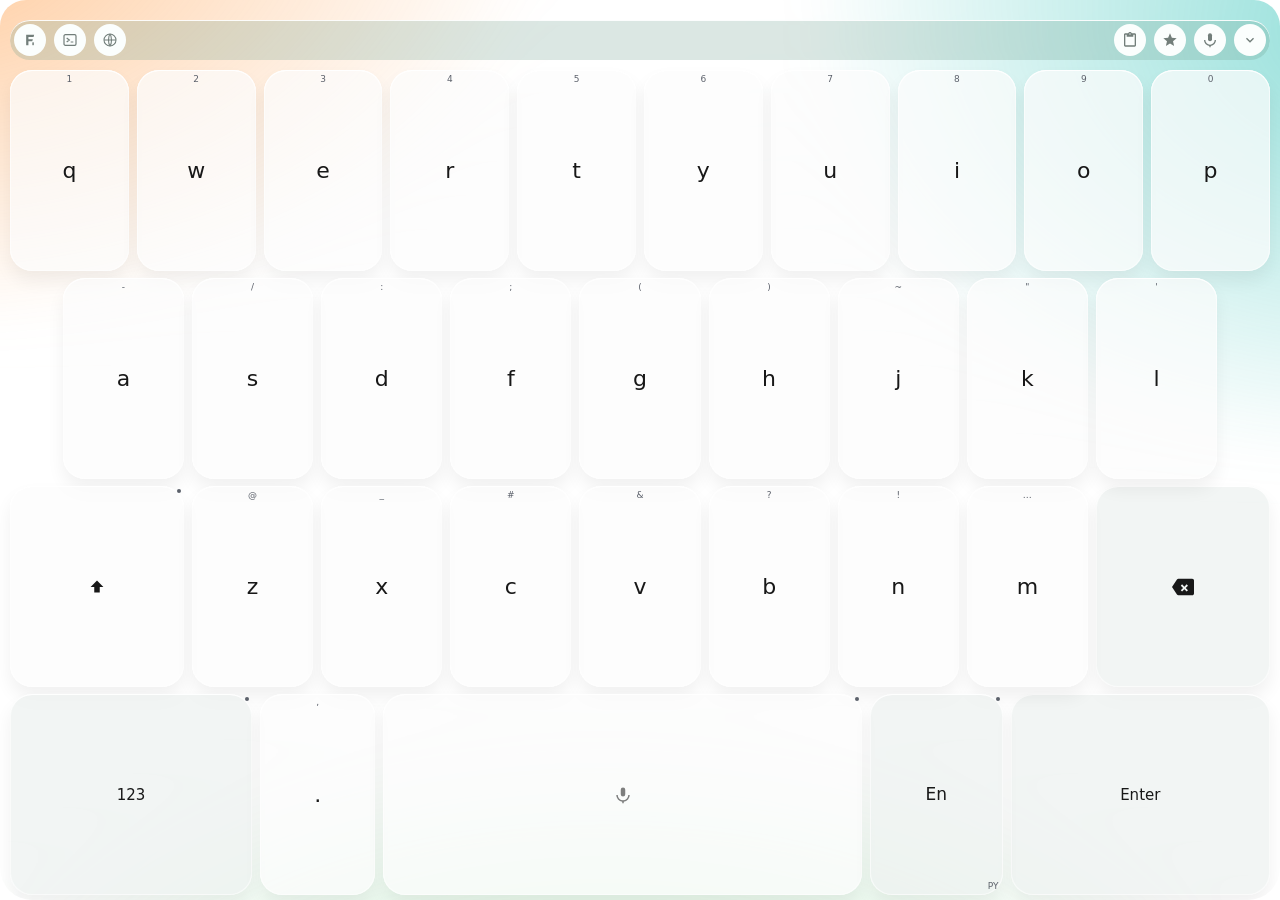
==== commit 6565490d: "剪贴板显示条数、分组和一键拆出，自造词可从候选收入 工具栏剪贴板图标带上本机条数。剪贴板放宽到约 2MB、300 条，可自建分组，混杂内容能只贴链接、号码或中文。联想把你刚打过的接续排到前面；长按候选" ====
--- a/app/src/main/assets/keyboard/index.html
+++ b/app/src/main/assets/keyboard/index.html
@@ -215,6 +215,7 @@
             <svg viewBox="0 0 24 24" width="16" height="16" fill="currentColor" aria-hidden="true">
                 <path d="M19 2h-4.18C14.4.84 13.3 0 12 0c-1.3 0-2.4.84-2.82 2H5c-1.1 0-2 .9-2 2v16c0 1.1.9 2 2 2h14c1.1 0 2-.9 2-2V4c0-1.1-.9-2-2-2zm-7 0c.55 0 1 .45 1 1s-.45 1-1 1-1-.45-1-1 .45-1 1-1zm7 18H5V4h2v3h10V4h2v16z"/>
             </svg>
+            <span class="clip-count" hidden>0</span>
         </button>
         <button id="favoritesButton" data-role="favorites" class="tool" aria-label="常用语" data-i18n-aria-label="常用语">
             <svg viewBox="0 0 24 24" width="16" height="16" fill="currentColor" aria-hidden="true">
--- a/app/src/main/assets/keyboard/keyboard.css
+++ b/app/src/main/assets/keyboard/keyboard.css
@@ -34,23 +34,20 @@
      * --key-alpha（0-1），键帽文字保持实色。 */
     /* 液态玻璃：键帽默认略透（文字仍实色）。用户「按键不透明度」
      * 仍写这个变量，100 = 完全实心。 */
-    --key-alpha: 0.78;
-    /* 面板/浮层通透度（设置页「面板透明度」）。候选首词 pill 保持
-     * 更实，避免主操作在壁纸上发虚。 */
-    --panel-alpha: 0.72;
-    --glass-blur: 16px;
-    --glass-a: hsl(var(--bg-hue) 55% 32% / .75);
-    --glass-b: hsl(var(--key-hue) 48% 22% / .7);
-    --glass-c: hsl(var(--bg-hue) 24% 11%);
-    --glass-d: hsl(var(--bg-hue) 28% 7%);
-    --glass-sheen: rgba(255, 255, 255, .38);
-    --glass-edge: rgba(255, 255, 255, .16);
-    --glass-veil: rgba(8, 16, 20, .28);
-    --glass-veil-2: rgba(8, 16, 20, .42);
+    --key-alpha: 0.72;
+    /* 面板很透：色和壁纸从键缝里透出来。候选首词仍用较实的 pill。 */
+    --panel-alpha: 0.42;
+    --glass-blur: 26px;
+    --sheet-top: rgba(18, 24, 28, .28);
+    --sheet-bottom: rgba(10, 14, 18, .38);
+    --glass-sheen: rgba(255, 255, 255, .55);
+    --glass-edge: rgba(255, 255, 255, .28);
+    --glass-veil: rgba(8, 16, 20, .18);
+    --glass-veil-2: rgba(8, 16, 20, .28);
     --bg: hsl(var(--bg-hue) calc(22% * var(--bg-sat, 1)) calc(12% + (100% - 12%) * 0.35 * var(--bg-lt, 0)));
-    --key: hsl(var(--key-hue) calc(16% * var(--key-sat, 1)) calc(37% + (100% - 37%) * 0.75 * var(--key-lt, 0)) / var(--key-alpha));
-    --special: hsl(var(--key-hue) calc(22% * var(--key-sat, 1)) calc(25% + (100% - 25%) * 0.75 * var(--key-lt, 0)) / var(--key-alpha));
-    --pressed: hsl(var(--key-hue) calc(16% * var(--key-sat, 1)) calc(43% + (100% - 43%) * 0.75 * var(--key-lt, 0)) / var(--key-alpha));
+    --key: hsl(var(--key-hue) calc(6% * var(--key-sat, 1)) calc(34% + (100% - 34%) * 0.75 * var(--key-lt, 0)) / calc(var(--key-alpha) * 0.82));
+    --special: hsl(var(--key-hue) calc(8% * var(--key-sat, 1)) calc(24% + (100% - 24%) * 0.75 * var(--key-lt, 0)) / calc(var(--key-alpha) * 0.82));
+    --pressed: hsl(var(--key-hue) calc(6% * var(--key-sat, 1)) calc(42% + (100% - 42%) * 0.75 * var(--key-lt, 0)) / calc(var(--key-alpha) * 0.82));
     --text: #e8e8e8;
     --muted: #b0b0b0;
     --accent: hsl(var(--key-hue) calc(62% * var(--key-sat, 1)) calc(48% + (100% - 48%) * 0.75 * var(--key-lt, 0)));
@@ -70,16 +67,17 @@
     --accent-text: hsl(var(--key-hue) calc(60% * var(--key-sat, 1)) calc(66% + (100% - 66%) * 0.75 * var(--key-lt, 0)));
     --accent-ink: hsl(var(--key-hue) calc(45% * var(--key-sat, 1)) calc(95% + (100% - 95%) * 0.75 * var(--key-lt, 0)));
     --line: hsl(var(--bg-hue) calc(18% * var(--bg-sat, 1)) calc(28% + (100% - 28%) * 0.35 * var(--bg-lt, 0)));
-    --radius-key: 16px;
-    --radius-card: 22px;
+    --radius-key: 22px;
+    --radius-card: 28px;
+    --radius-sheet: 32px;
     --scrim: #000000b8;
 }
 
 html.theme-light {
     color-scheme: light;
-    --key: hsl(var(--key-hue) calc(38% * var(--key-sat, 1)) calc(97% + (100% - 97%) * 0.75 * var(--key-lt, 0)) / var(--key-alpha));
-    --special: hsl(var(--key-hue) calc(42% * var(--key-sat, 1)) calc(72% + (100% - 72%) * 0.75 * var(--key-lt, 0)) / var(--key-alpha));
-    --pressed: hsl(var(--key-hue) calc(38% * var(--key-sat, 1)) calc(92% + (100% - 92%) * 0.75 * var(--key-lt, 0)) / var(--key-alpha));
+    --key: hsl(var(--key-hue) calc(10% * var(--key-sat, 1)) calc(99% + (100% - 99%) * 0.75 * var(--key-lt, 0)) / var(--key-alpha));
+    --special: hsl(var(--key-hue) calc(14% * var(--key-sat, 1)) calc(94% + (100% - 94%) * 0.75 * var(--key-lt, 0)) / var(--key-alpha));
+    --pressed: hsl(var(--key-hue) calc(12% * var(--key-sat, 1)) calc(90% + (100% - 90%) * 0.75 * var(--key-lt, 0)) / var(--key-alpha));
     --bg: hsl(var(--bg-hue) calc(32% * var(--bg-sat, 1)) calc(88% + (100% - 88%) * 0.35 * var(--bg-lt, 0)));
     --text: #181818;
     /* The old #b0b0b0 sat at ~2.1:1 on the light surfaces -
@@ -107,14 +105,12 @@
     --line: hsl(var(--bg-hue) calc(26% * var(--bg-sat, 1)) calc(82% + (100% - 82%) * 0.35 * var(--bg-lt, 0)));
     --scrim: #ffffffb0;
     --mod-active-bg: hsl(var(--key-hue) calc(55% * var(--key-sat, 1)) calc(89% + (100% - 89%) * 0.75 * var(--key-lt, 0)));
-    --glass-a: hsl(var(--bg-hue) 70% 88% / .9);
-    --glass-b: hsl(var(--key-hue) 55% 80% / .82);
-    --glass-c: hsl(var(--bg-hue) 42% 96%);
-    --glass-d: hsl(var(--bg-hue) 36% 90%);
-    --glass-sheen: rgba(255, 255, 255, .75);
-    --glass-edge: rgba(255, 255, 255, .5);
-    --glass-veil: rgba(255, 255, 255, .38);
-    --glass-veil-2: rgba(255, 255, 255, .16);
+    --sheet-top: rgba(255, 255, 255, .30);
+    --sheet-bottom: rgba(255, 255, 255, .16);
+    --glass-sheen: rgba(255, 255, 255, .92);
+    --glass-edge: rgba(255, 255, 255, .62);
+    --glass-veil: rgba(255, 255, 255, .22);
+    --glass-veil-2: rgba(255, 255, 255, .08);
 }
 
 /* ===== #31 预置色调：六预置=六个固定 --kb-hue（classic=默认绿 160），
@@ -137,9 +133,9 @@
 @media (prefers-color-scheme: light) {
     html:not(.theme-light):not(.theme-dark) {
         color-scheme: light;
-        --key: hsl(var(--key-hue) calc(38% * var(--key-sat, 1)) calc(97% + (100% - 97%) * 0.75 * var(--key-lt, 0)) / var(--key-alpha));
-        --special: hsl(var(--key-hue) calc(42% * var(--key-sat, 1)) calc(72% + (100% - 72%) * 0.75 * var(--key-lt, 0)) / var(--key-alpha));
-        --pressed: hsl(var(--key-hue) calc(38% * var(--key-sat, 1)) calc(92% + (100% - 92%) * 0.75 * var(--key-lt, 0)) / var(--key-alpha));
+        --key: hsl(var(--key-hue) calc(10% * var(--key-sat, 1)) calc(99% + (100% - 99%) * 0.75 * var(--key-lt, 0)) / var(--key-alpha));
+        --special: hsl(var(--key-hue) calc(14% * var(--key-sat, 1)) calc(94% + (100% - 94%) * 0.75 * var(--key-lt, 0)) / var(--key-alpha));
+        --pressed: hsl(var(--key-hue) calc(12% * var(--key-sat, 1)) calc(90% + (100% - 90%) * 0.75 * var(--key-lt, 0)) / var(--key-alpha));
         --bg: hsl(var(--bg-hue) calc(32% * var(--bg-sat, 1)) calc(88% + (100% - 88%) * 0.35 * var(--bg-lt, 0)));
         --text: #181818;
         --muted: #5c616b; /* See html.theme-light */
@@ -162,14 +158,12 @@
         --line: hsl(var(--bg-hue) calc(26% * var(--bg-sat, 1)) calc(82% + (100% - 82%) * 0.35 * var(--bg-lt, 0)));
         --scrim: #ffffffb0;
         --mod-active-bg: hsl(var(--key-hue) calc(55% * var(--key-sat, 1)) calc(89% + (100% - 89%) * 0.75 * var(--key-lt, 0)));
-        --glass-a: hsl(var(--bg-hue) 70% 88% / .9);
-        --glass-b: hsl(var(--key-hue) 55% 80% / .82);
-        --glass-c: hsl(var(--bg-hue) 42% 96%);
-        --glass-d: hsl(var(--bg-hue) 36% 90%);
-        --glass-sheen: rgba(255, 255, 255, .75);
-        --glass-edge: rgba(255, 255, 255, .5);
-        --glass-veil: rgba(255, 255, 255, .38);
-        --glass-veil-2: rgba(255, 255, 255, .16);
+        --sheet-top: rgba(255, 255, 255, .30);
+        --sheet-bottom: rgba(255, 255, 255, .16);
+        --glass-sheen: rgba(255, 255, 255, .92);
+        --glass-edge: rgba(255, 255, 255, .62);
+        --glass-veil: rgba(255, 255, 255, .22);
+        --glass-veil-2: rgba(255, 255, 255, .08);
     }
 }
 
@@ -228,8 +222,12 @@
      * metrics (18px base covers a CJK line box at 13px). layoutChrome()
      * mirrors the same growth so the row budget shrinks instead of
      * overflowing. */
-    padding: var(--preedit-band, 18px) 4px calc(5px + var(--safe-bottom, 0px) + var(--kb-bottom-pad, 0px));
-    background: var(--bg);
+    padding: var(--preedit-band, 18px) 10px calc(8px + var(--safe-bottom, 0px) + var(--kb-bottom-pad, 0px));
+    /* 底板交给 #glassField。这里保持透明，壁纸和色块才能从键缝透出来。
+     * 底部大圆角：系统导航/输入法切换条在 --safe-bottom 里，键区停在它上面，
+     * 卡片下沿仍是圆的，不另画地球仪或收起键。 */
+    background: transparent;
+    border-radius: 26px 26px var(--radius-sheet, 32px) var(--radius-sheet, 32px);
     /* clip, not hidden: a focused editor-strip input auto-SCROLLS a
        hidden-overflow container (programmatic scroll), shoving every
        absolutely-positioned layer (voice card, preedit) off the keyboard
@@ -620,14 +618,16 @@
  * 有壁纸时改成薄色罩，模糊交给 #bgImage（一张图只模糊一次）。 */
 #glassField {
     position: absolute;
-    inset: -14%;
+    inset: -18%;
     z-index: -1;
     pointer-events: none;
+    /* 暖橙 / 青绿 / 薄荷三团色，再罩一层很薄的霜。模糊后像隔着毛玻璃看壁纸。 */
     background:
-        radial-gradient(68% 52% at 8% -8%, var(--glass-a), transparent 64%),
-        radial-gradient(62% 70% at 108% 112%, var(--glass-b), transparent 60%),
-        linear-gradient(168deg, var(--glass-c), var(--glass-d));
-    filter: blur(var(--glass-blur, 16px));
+        radial-gradient(52% 46% at 8% 8%, rgba(255, 168, 92, .62), transparent 70%),
+        radial-gradient(48% 52% at 92% 16%, rgba(56, 196, 186, .55), transparent 68%),
+        radial-gradient(60% 48% at 48% 108%, rgba(126, 214, 146, .5), transparent 72%),
+        linear-gradient(180deg, var(--sheet-top), var(--sheet-bottom));
+    filter: blur(var(--glass-blur, 26px));
 }
 body[data-bg-image="on"] #glassField {
     inset: 0;
@@ -660,6 +660,38 @@
     background: hsl(var(--bg-hue) calc(20% * var(--bg-sat, 1)) 50% / calc(var(--panel-alpha) * .55));
     box-shadow: inset 0 1px 0 var(--glass-sheen);
 }
+#clipboardButton { position: relative; }
+.clip-count {
+    position: absolute;
+    top: -3px;
+    right: -4px;
+    min-width: 14px;
+    height: 14px;
+    padding: 0 3px;
+    border-radius: 8px;
+    background: var(--accent, #23c890);
+    color: var(--accent-ink, #07180e);
+    font-size: 9px;
+    font-weight: 700;
+    line-height: 14px;
+    text-align: center;
+    pointer-events: none;
+}
+.clip-count[hidden] { display: none !important; }
+.clip-groups { display: flex; flex-wrap: wrap; gap: 6px; padding: 2px 2px 8px; }
+.clip-chip, .clip-extract, .clip-group-input {
+    border: 0;
+    border-radius: 999px;
+    background: var(--pill);
+    color: var(--text);
+    font-size: 11px;
+    padding: 4px 8px;
+}
+.clip-chip.on { color: var(--accent-ink); background: var(--accent); }
+.clip-extracts { display: flex; flex-wrap: wrap; gap: 4px; margin-top: 4px; }
+.clip-body { flex: 1; min-width: 0; display: flex; flex-direction: column; }
+.clip-group-input { width: 7em; font: inherit; }
+.panel-item { align-items: flex-start; }
 #candidateBar .tool {
     flex: none;
     width: 32px;
@@ -815,9 +847,9 @@
  * height funds the taller candidate bar. */
 /* 行内缝与缩进提成变量（#59 行对齐公式引用同一来源，竖屏/横屏
  * 改一处即可）。 */
-body { --kb-gap: 5px; --kb-indent: 4.9%; }
-body.landscape { --kb-gap: 4px; }
-.kb-row { display: flex; gap: var(--kb-gap); margin-bottom: 5px; }
+body { --kb-gap: 8px; --kb-indent: 4.2%; }
+body.landscape { --kb-gap: 6px; }
+.kb-row { display: flex; gap: var(--kb-gap); margin-bottom: 7px; }
 .kb-row:last-child { margin-bottom: 0; }
 .kb-row.kb-indent { padding: 0 var(--kb-indent); }
 /* #59 26 键行对齐：第三行字母键与第二行（缩进行）同宽，z..m 精确
@@ -857,7 +889,7 @@
     box-shadow:
         inset 0 1px 0 var(--glass-sheen),
         inset 0 0 0 1px var(--glass-edge),
-        0 6px 14px rgba(0, 0, 0, .12);
+        0 10px 18px rgba(0, 0, 0, .06);
     /* #61 review P1：键面亮度偏移过大时白字对比崩，JS 设 --key-ink 翻深墨；缺省回落 --text。 */
     color: var(--key-ink, var(--text));
     /* 功能键文字（issue #70）：跟随键帽字号缩放；无角标碰撞，不设上限。 */
@@ -872,7 +904,7 @@
     background: var(--pressed);
     box-shadow: inset 0 1px 0 var(--glass-sheen), inset 0 0 0 1px var(--glass-edge);
 }
-.kb-key.kb-letter { flex-direction: column; gap: 2px; }
+.kb-key.kb-letter { flex-direction: column; align-items: center; justify-content: center; }
 /* Glyphs scale with the row height (dragging the keyboard
  * shorter shrinks the font too - nothing overflows the key face). */
 /* 键帽字号（issue #70）：基准 × --keycap-font-scale，再被「行高-16px」
@@ -883,19 +915,22 @@
 /* 上下滑互换（issue #29-2）：小字提示跟着翻到主字下方（提示的是下滑值）；
  * 标点槽是墨形绝对定位，主字（inset 42%/12%）与 alt 要一起上下镜像，
  * 只翻 alt 会两个墨形挤在下半键（验收 2026-09-24 实录）。 */
-body.flick-swap .kb-key.kb-letter { flex-direction: column-reverse; }
+body.flick-swap .kb-key.kb-letter { flex-direction: column; }
 /* #39-3（间距）：角标钉键顶 3px、主字沉键底（上方留 4px）——两者分
  * 离到键的两端，任意行高都不重叠。1.3.1 首版只钉了角标、主字仍居
  * 中，44px 行高下主字上半与角标重叠约 2px（用户实测「y/6 上下间距
  * 也更小了」「显示重叠」）；更早的整体居中布局角标贴主字太近也是同
  * 一诉求（拉开间距）。互换布局（column-reverse）镜像：角标钉底、主
  * 字浮顶。 */
-.kb-key.kb-letter { position: relative; justify-content: flex-end; padding-bottom: 4px; }
-.kb-key.kb-letter .kb-alt { position: absolute; top: 3px; left: 0; right: 0; }
-body.flick-swap .kb-key.kb-letter { justify-content: flex-end; padding-top: 4px; padding-bottom: 0; }
-body.flick-swap .kb-key.kb-letter .kb-alt { top: auto; bottom: 3px; }
+/* 主字母在键心。角标绝对定位在顶上，不把主字挤下去。
+ * 上下滑互换只把角标翻到底，主字仍居中。 */
+.kb-key.kb-letter { position: relative; justify-content: center; align-items: center; padding: 0; }
+.kb-key.kb-letter .kb-main { position: relative; z-index: 1; }
+.kb-key.kb-letter .kb-alt { position: absolute; top: 5px; left: 0; right: 0; font-size: 9px; }
+body.flick-swap .kb-key.kb-letter { justify-content: center; padding: 0; }
+body.flick-swap .kb-key.kb-letter .kb-alt { top: auto; bottom: 4px; }
 body.flick-swap .kb-key[data-key="."] .kb-alt { top: auto; bottom: 4px; }
-body.flick-swap .kb-key.zh-punct .kb-main { inset: 12% 0 42%; }
+body.flick-swap .kb-key.zh-punct .kb-main { inset: 26% 0 26%; }
 body.flick-swap .kb-key.zh-punct .kb-alt { top: auto; bottom: 12%; }
 /* Follow-up: an armed Fn key turns its twelve letter caps into
  * F1..F12. Keep the label on one line and let the single visible glyph use
@@ -1725,7 +1760,8 @@
 /* Chinese punctuation uses centered ink shapes instead of font-dependent
  * fullwidth side bearings. Text remains in the spans for accessibility. */
 .kb-key.zh-punct .kb-main {
-    inset: 42% 0 12%;
+    position: absolute;
+    inset: 26% 0 26%;
     font-size: 0;
 }
 .kb-key.zh-punct .kb-main::after {
@@ -1877,7 +1913,8 @@
 
 .panel-item {
     display: flex;
-    align-items: center;
+    flex-wrap: wrap;
+    align-items: flex-start;
     gap: 8px;
     width: 100%;
     min-height: 44px;
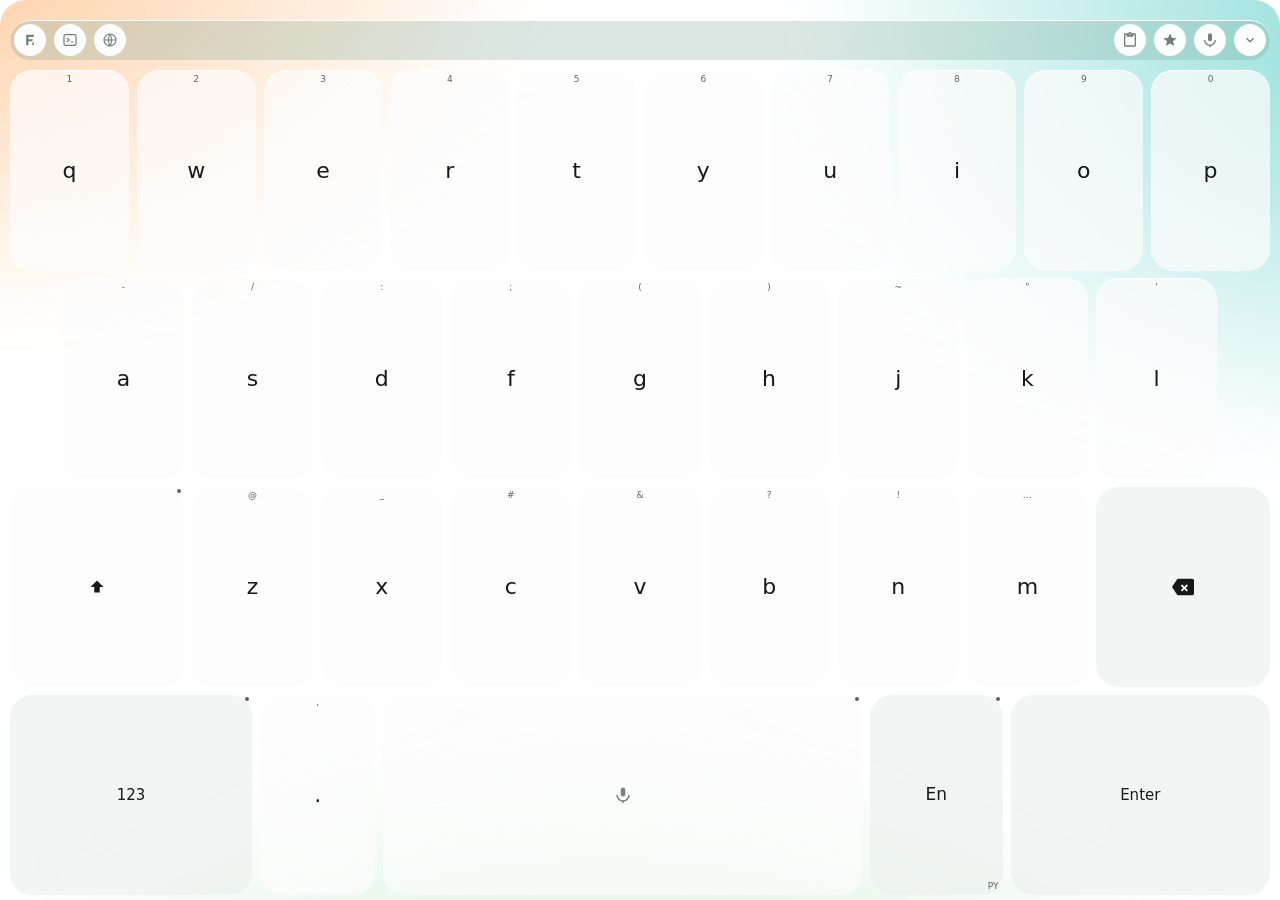
==== commit ab178439: "去掉剪贴板条数上限，按键按下轻缩并缩短振动 剪贴板不再显示条数，也不再卡 300 条；正文改存本机文件，大约 32MB 封顶。按键和候选按下约 45ms 缩一下再弹回，振动只在用户打开时给一记更短的轻" ====
--- a/app/src/main/assets/keyboard/index.html
+++ b/app/src/main/assets/keyboard/index.html
@@ -215,7 +215,6 @@
             <svg viewBox="0 0 24 24" width="16" height="16" fill="currentColor" aria-hidden="true">
                 <path d="M19 2h-4.18C14.4.84 13.3 0 12 0c-1.3 0-2.4.84-2.82 2H5c-1.1 0-2 .9-2 2v16c0 1.1.9 2 2 2h14c1.1 0 2-.9 2-2V4c0-1.1-.9-2-2-2zm-7 0c.55 0 1 .45 1 1s-.45 1-1 1-1-.45-1-1 .45-1 1-1zm7 18H5V4h2v3h10V4h2v16z"/>
             </svg>
-            <span class="clip-count" hidden>0</span>
         </button>
         <button id="favoritesButton" data-role="favorites" class="tool" aria-label="常用语" data-i18n-aria-label="常用语">
             <svg viewBox="0 0 24 24" width="16" height="16" fill="currentColor" aria-hidden="true">
--- a/app/src/main/assets/keyboard/keyboard.css
+++ b/app/src/main/assets/keyboard/keyboard.css
@@ -660,24 +660,6 @@
     background: hsl(var(--bg-hue) calc(20% * var(--bg-sat, 1)) 50% / calc(var(--panel-alpha) * .55));
     box-shadow: inset 0 1px 0 var(--glass-sheen);
 }
-#clipboardButton { position: relative; }
-.clip-count {
-    position: absolute;
-    top: -3px;
-    right: -4px;
-    min-width: 14px;
-    height: 14px;
-    padding: 0 3px;
-    border-radius: 8px;
-    background: var(--accent, #23c890);
-    color: var(--accent-ink, #07180e);
-    font-size: 9px;
-    font-weight: 700;
-    line-height: 14px;
-    text-align: center;
-    pointer-events: none;
-}
-.clip-count[hidden] { display: none !important; }
 .clip-groups { display: flex; flex-wrap: wrap; gap: 6px; padding: 2px 2px 8px; }
 .clip-chip, .clip-extract, .clip-group-input {
     border: 0;
@@ -885,11 +867,10 @@
     border: 0;
     border-radius: var(--radius-key);
     background: var(--key);
-    /* 液态玻璃高光：上沿一道亮边 + 细描边，按压仍只换底色。 */
-    box-shadow:
-        inset 0 1px 0 var(--glass-sheen),
-        inset 0 0 0 1px var(--glass-edge),
-        0 10px 18px rgba(0, 0, 0, .06);
+    /* 一整块霜面玻璃上的键：轻高光，不做出老式立体切边。
+     * 按下略缩小、略提亮，松手弹回。时长靠近现在的手机输入法。 */
+    box-shadow: inset 0 1px 0 var(--glass-sheen);
+    transition: transform 100ms ease-out, background-color 100ms ease-out;
     /* #61 review P1：键面亮度偏移过大时白字对比崩，JS 设 --key-ink 翻深墨；缺省回落 --text。 */
     color: var(--key-ink, var(--text));
     /* 功能键文字（issue #70）：跟随键帽字号缩放；无角标碰撞，不设上限。 */
@@ -902,7 +883,18 @@
 }
 .kb-key:active, .kb-key.active-touch, .sym-tab:active, .sym-tab.active-touch {
     background: var(--pressed);
-    box-shadow: inset 0 1px 0 var(--glass-sheen), inset 0 0 0 1px var(--glass-edge);
+    transform: scale(0.94);
+    transition-duration: 45ms;
+}
+.candidate { transition: transform 100ms ease-out, background-color 100ms ease-out; }
+.candidate:active, .candidate.active-touch {
+    transform: scale(0.97);
+    transition-duration: 45ms;
+}
+@media (prefers-reduced-motion: reduce) {
+    .kb-key, .sym-tab, .candidate { transition: none; }
+    .kb-key:active, .kb-key.active-touch, .sym-tab:active, .sym-tab.active-touch,
+    .candidate:active, .candidate.active-touch { transform: none; }
 }
 .kb-key.kb-letter { flex-direction: column; align-items: center; justify-content: center; }
 /* Glyphs scale with the row height (dragging the keyboard
